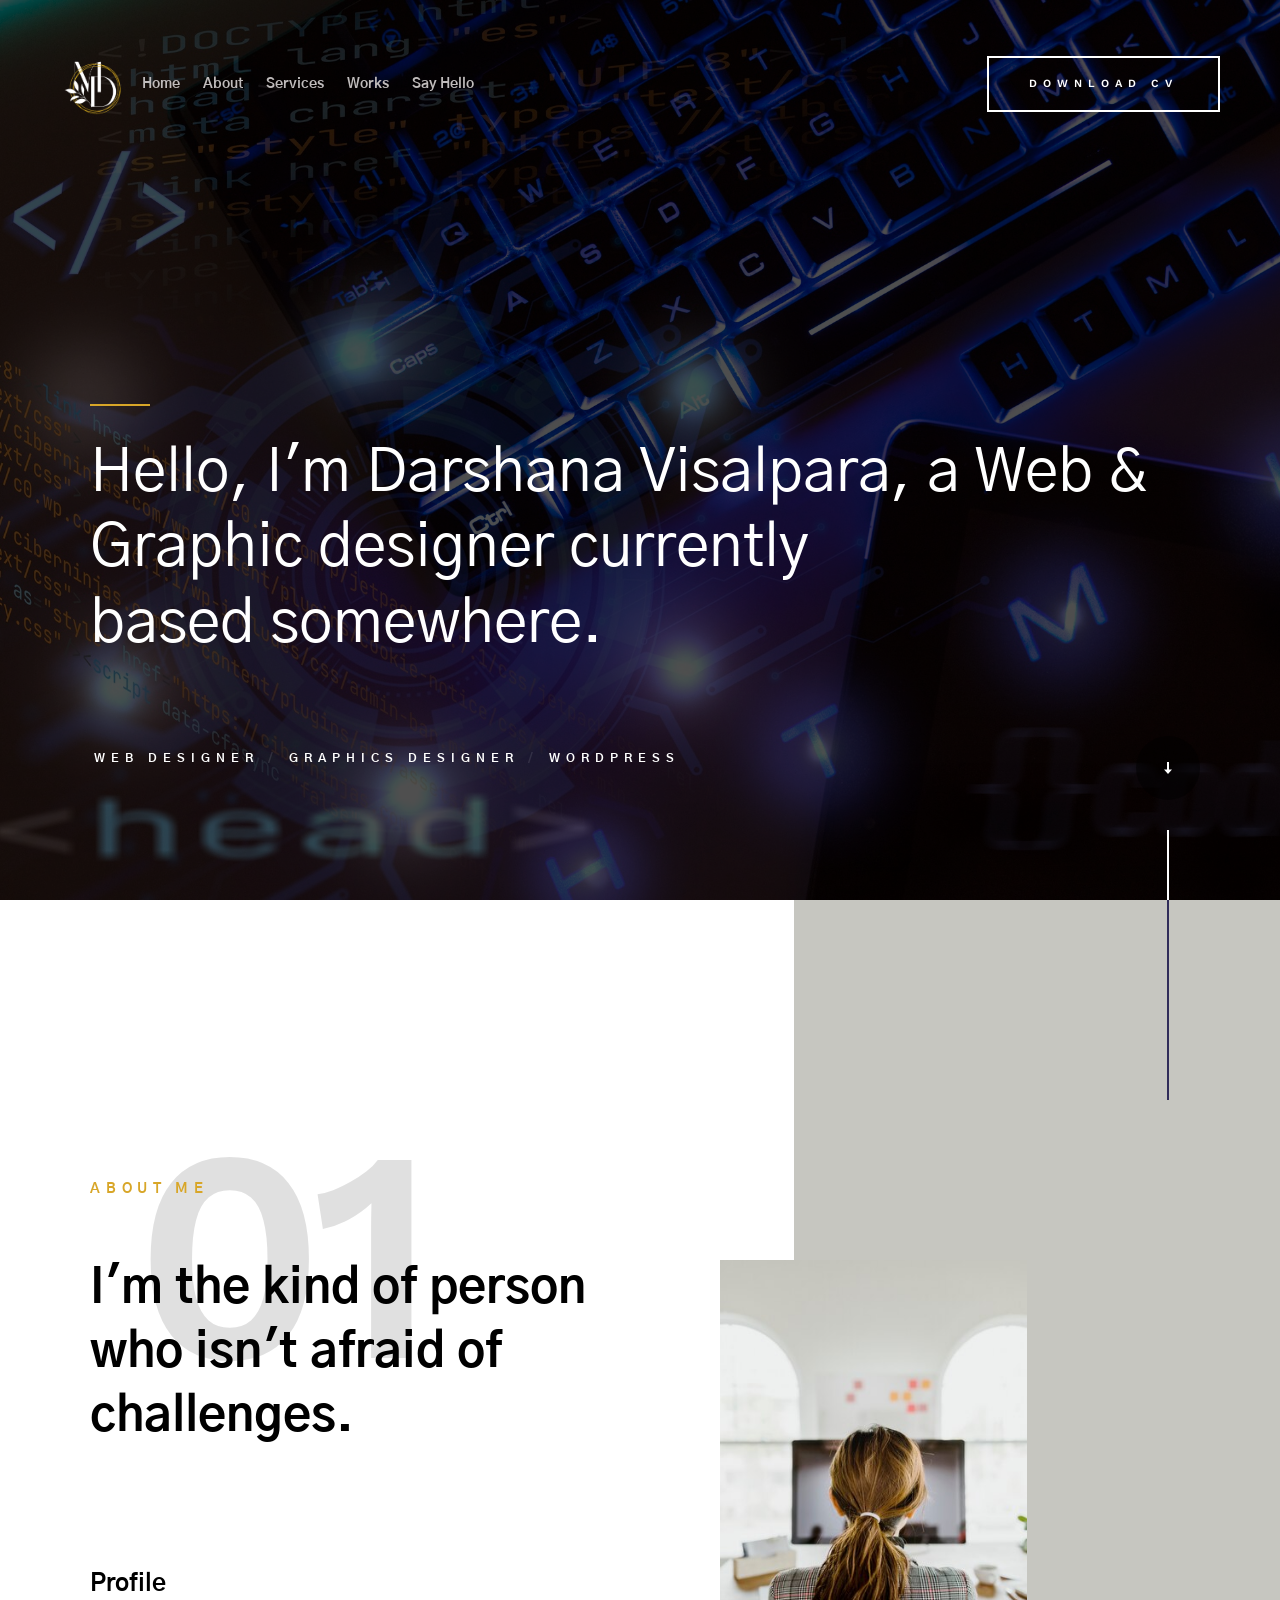
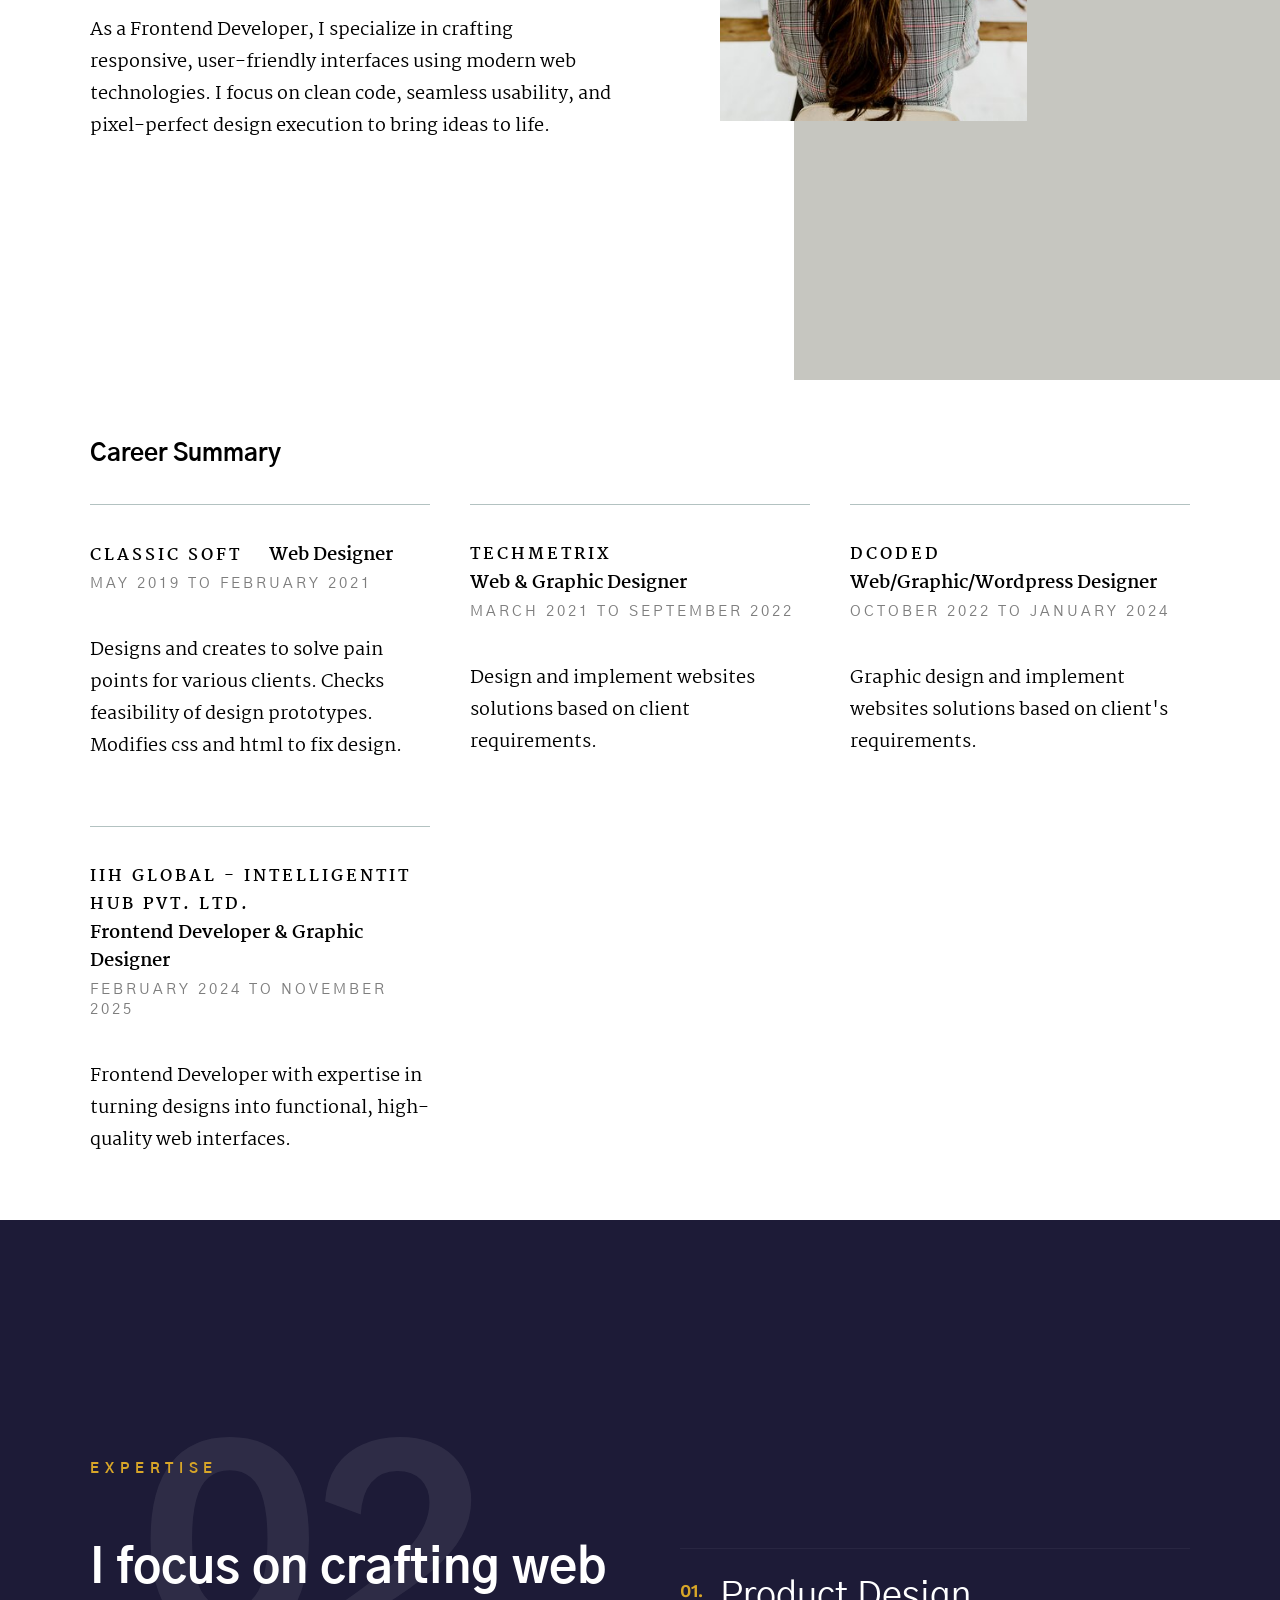
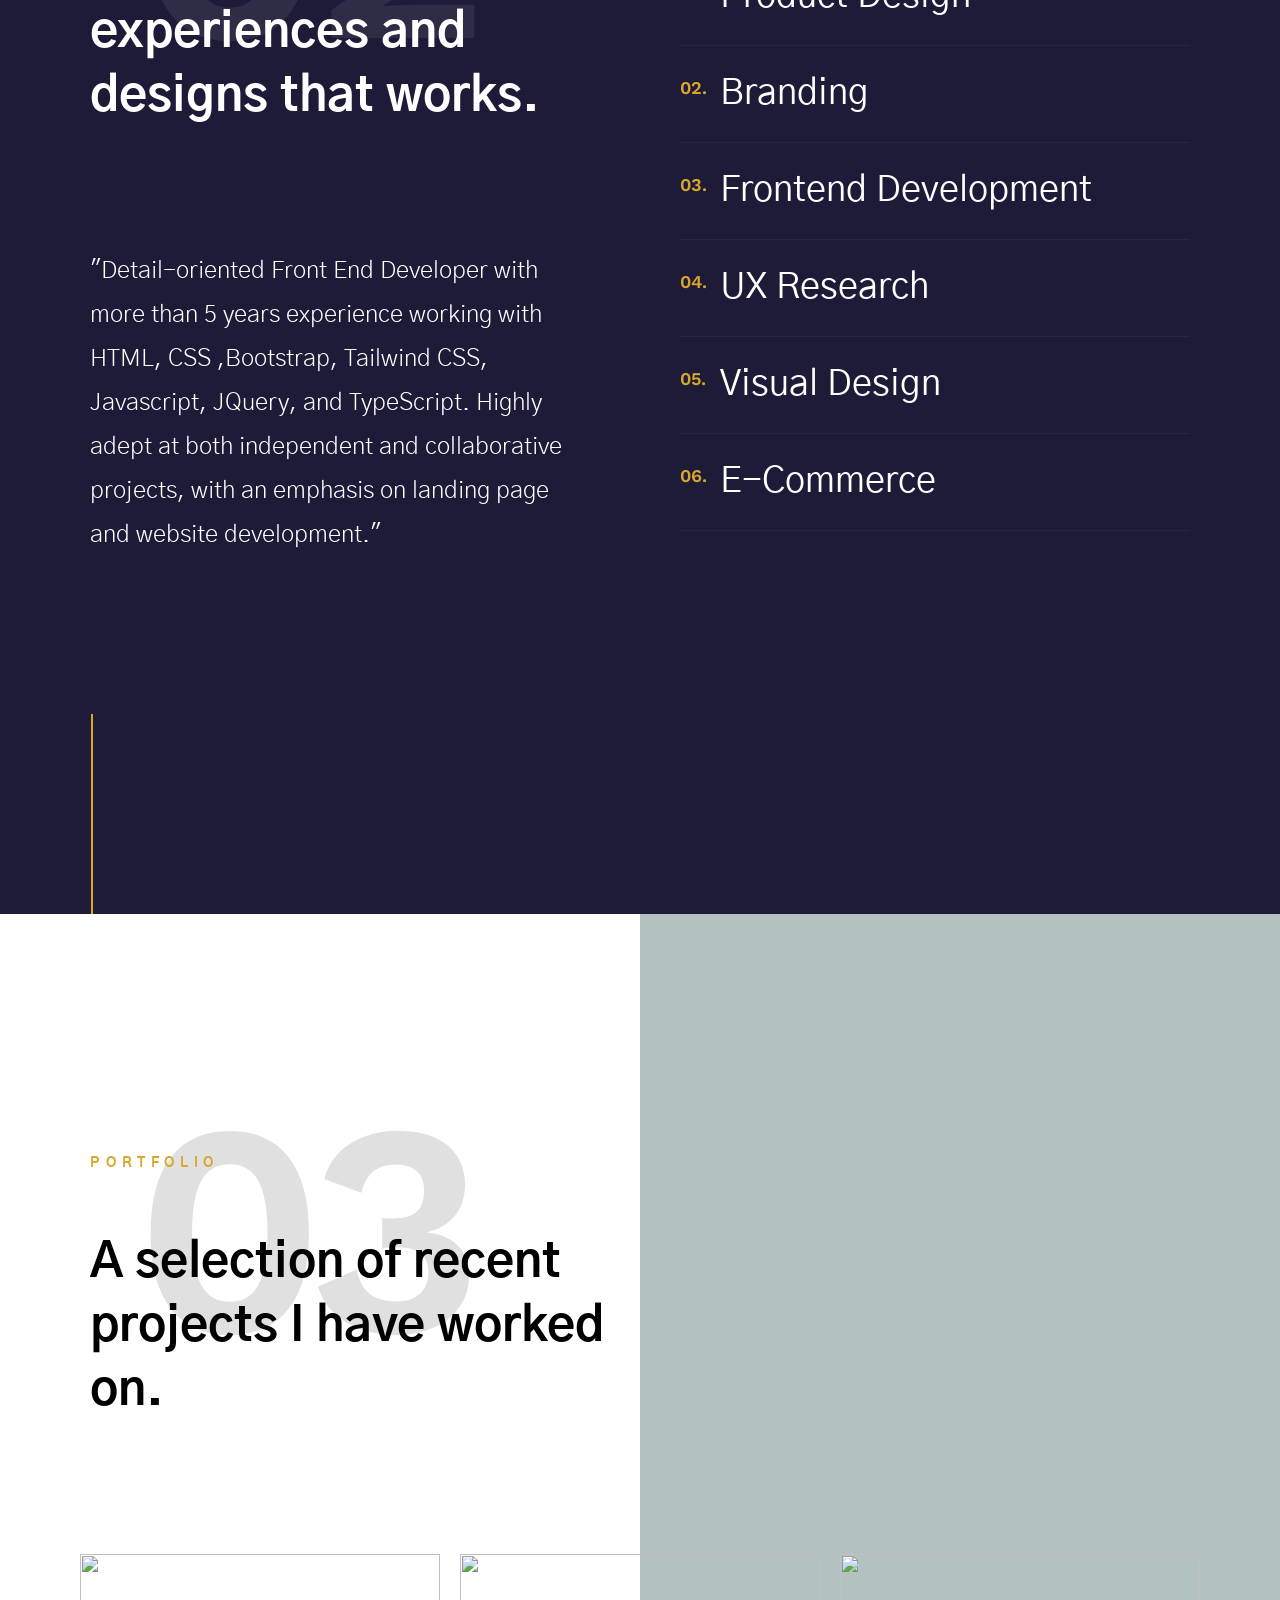
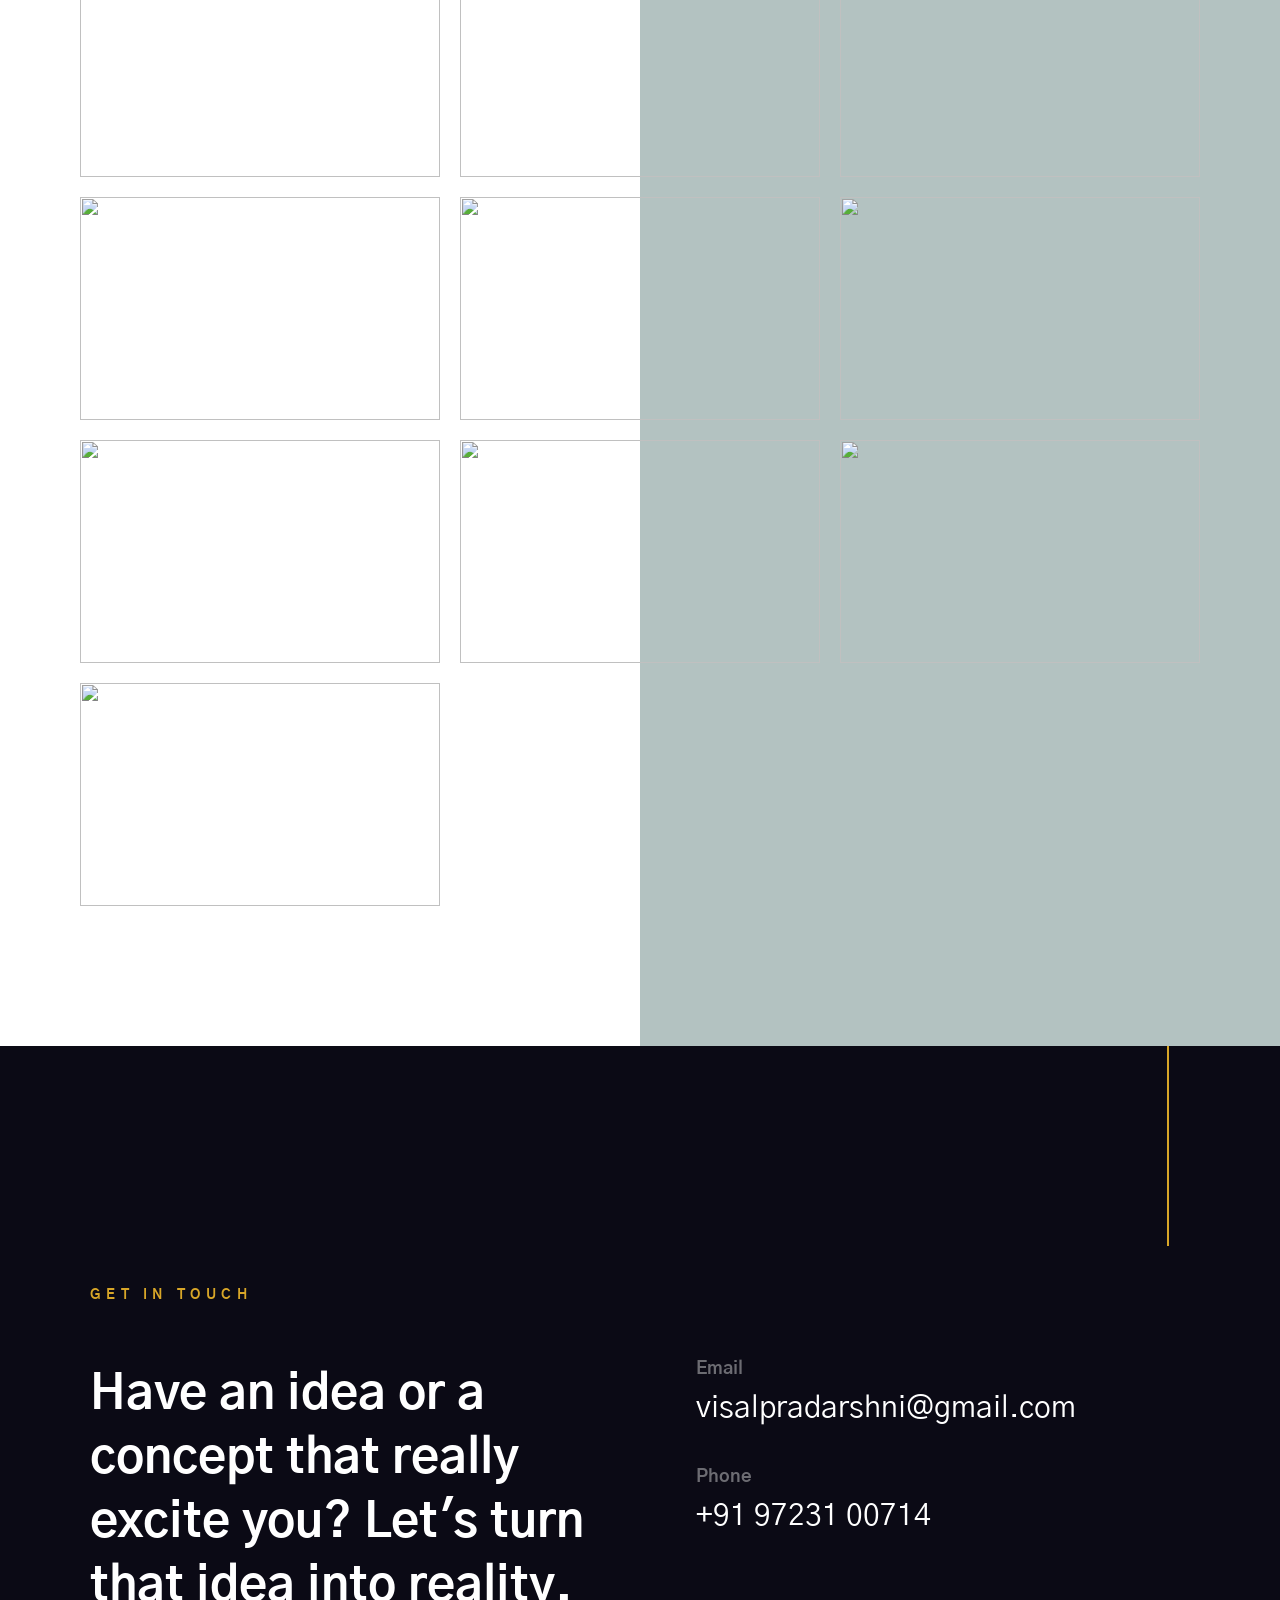
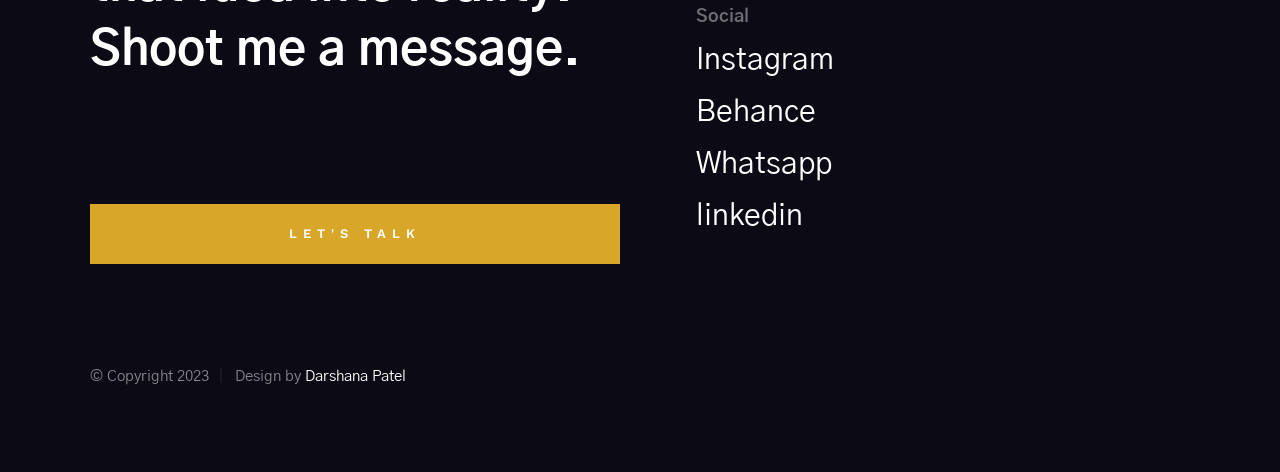
==== index.html @ c810ba9d "add new project" ====
<!DOCTYPE html>
<html class="no-js" lang="en">
<head>

    <!--- basic page needs
    ================================================== -->
    <meta charset="utf-8">
    <title>Darshana Patel</title>
    <meta name="description" content="">
    <meta name="author" content="">

    <!-- mobile specific metas
    ================================================== -->
    <meta name="viewport" content="width=device-width, initial-scale=1">

    <!-- CSS
    ================================================== -->
    <link rel="stylesheet" href="css/base.css">
    <link rel="stylesheet" href="css/main.css">
    <link rel="stylesheet" href="css/vendor.css">

    <!-- script
    ================================================== -->
    <script src="js/modernizr.js"></script>

    <!-- favicons
    ================================================== -->
    <link rel="apple-touch-icon" sizes="180x180" href="apple-touch-icon.png">
    <!---<link rel="icon" type="image/png" sizes="32x32" href="favicon-32x32.png">
    <link rel="icon" type="image/png" sizes="16x16" href="favicon-16x16.png">--->
    <link rel="manifest" href="site.webmanifest">

</head>

<body id="top">


    <!-- preloader
    ================================================== -->
    <div id="preloader">
        <div id="loader" class="dots-fade">
            <div></div>
            <div></div>
            <div></div>
        </div>
    </div>


    <!-- header
    ================================================== -->
    <header class="s-header">

        <div class="header-logo">
            <a href="index.html">
                <img src="images/logo.webp" alt="Homepage">
            </a>
        </div>

        <div class="header-content">
    
            <nav class="row header-nav-wrap">
                <ul class="header-nav">
                    <li><a class="smoothscroll" href="#hero" title="Intro">Home</a></li>
                    <li><a class="smoothscroll" href="#about" title="About">About</a></li>
                    <li><a class="smoothscroll" href="#services" title="Services">Services</a></li>
                    <li><a class="smoothscroll" href="#portfolio" title="Works">Works</a></li>
                    <li><a href="mailto:#0" title="Contact us">Say Hello</a></li>
                </ul>
            </nav> <!-- end header-nav-wrap -->

            <a href="images/My-Resume.pdf" target="_blank" class="btn btn--stroke btn--small">Download CV</a>

        </div> <!-- end header-content -->

        <a class="header-menu-toggle" href="#0" ><span>Menu</span></a>

    </header> 


    <!-- hero
    ================================================== -->
    <section id="hero" class="s-hero target-section" data-parallax="scroll" data-image-src="images/composition-with-html-system-websites.webp" data-natural-width=3000 data-natural-height=2000 data-position-y=center>

        <div class="row hero-content">

            <div class="column large-full">

                <h1>
                Hello, I'm Darshana Visalpara,
                a Web & Graphic designer currently <br>
                based somewhere.
                </h1>

                <ul class="hero-social">
                    <li>
                        <a href="#0" title="">Web Designer</a>
                    </li>
                    <li>
                        <a href="#0" title="">Graphics Designer</a>
                    </li>
                    <li>
                        <a href="#0" title="">Wordpress</a>
                    </li>
                </ul> <!-- end hero-social -->

            </div> 

        </div> <!-- end hero-content -->

        <div class="hero-scroll">
            <a href="#about" class="scroll-link smoothscroll">
                <svg xmlns="http://www.w3.org/2000/svg" width="24" height="24" viewBox="0 0 24 24"><path d="M12 24l-8-9h6v-15h4v15h6z"/></svg>
            </a>
        </div> <!-- end hero-scroll -->

    </section> <!-- end s-hero -->


    <!-- about
    ================================================== -->
    <section id="about" class="s-about target-section">

        <div class="s-about__section s-about__section--profile">

            <div class="right-vert-line"></div>

            <div class="row">
                <div class="column large-6 medium-8 tab-full">

                    <div class="section-intro" data-num="01" data-aos="fade-up">
                        <h3 class="subhead">About Me</h3>
                        <h1 class="display-1">I'm the kind of person who isn't afraid of challenges.</h1>
                    </div>

                    <div class="profile-pic" data-aos="fade-up">
                        <img src="images/profile-pic1.jpg" 
                              alt="">
                    </div>

                    <h3 data-aos="fade-up">Profile</h3>

                    <p data-aos="fade-up">
                        As a Frontend Developer, I specialize in crafting responsive, user-friendly interfaces using modern web technologies. I focus on clean code, seamless usability, and pixel-perfect design execution to bring ideas to life.
                    </p>

                </div>
            </div>

        </div> <!-- end s-about__section--profile -->

        <div class="s-about__section">

            <div class="row">
                <div class="column">
                    <h3 data-aos="fade-up">Career Summary
                    </h3>
                </div>
            </div>

            <div class="row block-large-1-3 block-900-full work-positions">               
                <div class="column" data-aos="fade-up">
                    <div class="position">
                        <div class="position__header">
                            <h6>
                                <span class="position__co">Classic Soft</span>
                                <span class="position__pos">Web Designer</span>
                            </h6>
                            <div class="position__timeframe">
                                May 2019 to February 2021
                            </div>
                        </div>

                        <p>
                            Designs and creates to solve pain points for various clients.
                            Checks feasibility of design prototypes.
                            Modifies css and html to fix design.                           
                        </p>
                    </div>
                </div> <!-- end column -->
                <div class="column" data-aos="fade-up">
                    <div class="position">
                        <div class="position__header">
                            <h6>
                                <span class="position__co">Techmetrix</span>
                                <span class="position__pos">Web & Graphic Designer</span>
                            </h6>
                            <div class="position__timeframe">
                                March 2021 to September 2022
                            </div>
                        </div>

                        <p>
                        Design and implement websites solutions based on client requirements.
                        </p>
                    </div>
                </div> <!-- end column -->
                <div class="column" data-aos="fade-up">
                    <div class="position">
                        <div class="position__header">
                            <h6>
                                <span class="position__co">Dcoded</span>
                                <span class="position__pos">Web/Graphic/Wordpress Designer</span>
                            </h6>
                            <div class="position__timeframe">
                                October 2022 to january 2024 
                            </div>
                        </div>

                        <p>
                         Graphic design and implement websites solutions based on client's requirements.
                        </p>
                    </div>
                </div> <!-- end column -->
                <div class="column" data-aos="fade-up">
                    <div class="position">
                        <div class="position__header">
                            <h6>
                                <span class="position__co">IIH Global - intelligentIT Hub pvt. ltd.</span>
                                <span class="position__pos">Frontend Developer & Graphic Designer</span>
                            </h6>
                            <div class="position__timeframe">
                                February 2024 to November 2025
                            </div>
                        </div>

                        <p>
                         Frontend Developer with expertise in turning designs into functional, high-quality web interfaces.
                        </p>
                    </div>
                </div> <!-- end column -->
            </div> <!-- work positions -->

        </div> <!-- end s-about__section -->

    </section> <!-- end s-about -->


    <!-- services
    ================================================== -->
    <section id="services" class="s-services target-section h-dark-bg">
        
        <div class="row s-services__content">

            <div class="vert-line"></div>

            <div class="column large-6 s-services__leftcol">
                <div class="section-intro" data-num="02" data-aos="fade-up">
                    <h3 class="subhead">Expertise</h3>

                    <h1 class="display-1">
                    I focus on crafting web experiences
                    and designs that works.
                    </h1>
                </div>

                <p class="lead" data-aos="fade-up">
                "Detail-oriented Front End Developer with more than 5 years 
                experience working with HTML, CSS ,Bootstrap, Tailwind CSS, Javascript, JQuery, and TypeScript.
                Highly adept at both independent and collaborative projects, with an emphasis 
                on landing page and website development."
                </p>
            </div> <!-- end  s-services--leftcol -->

            <div class="column large-6">
                <ul class="services-list" data-aos="fade-up">
                    <li class="services-list__item is-active">
                        <div class="services-list__item-header">
                            <h5>Product Design</h5>
                        </div>
                        
                    </li> <!-- services-list__item -->
                    <li class="services-list__item">
                        <div class="services-list__item-header">
                            <h5>Branding</h5>
                        </div>
                       
                    </li> <!-- services-list__item -->
                    <li class="services-list__item">
                        <div class="services-list__item-header">
                            <h5>Frontend Development</h5>
                        </div>
                        
                    </li> <!-- services-list__item -->
                    <li class="services-list__item">
                        <div class="services-list__item-header">
                            <h5>UX Research</h5>
                        </div>
                    </li> <!-- services-list__item -->
                    <li class="services-list__item">
                        <div class="services-list__item-header">
                            <h5>Visual Design</h5>
                        </div>
                    </li> <!-- services-list__item -->
                    <li class="services-list__item">
                        <div class="services-list__item-header">
                            <h5>E-Commerce</h5>
                        </div>
                    </li> <!-- services-list__item -->
                </ul> <!-- end services-list -->
            </div>

        </div> <!-- s-services__content -->

    </section> <!-- end s-services -->


    <!-- portfolio
    ================================================== -->
    <section id="portfolio" class="s-portfolio target-section">

        <div class="row s-portfolio__header">
            <div class="column large-6 medium-8 tab-full">
                <div class="section-intro" data-num="03" data-aos="fade-up">
                    <h3 class="subhead">Portfolio</h3>
                    <h1 class="display-1">
                        A selection of recent projects I have worked on.
                    </h1>
                </div>
            </div>
        </div> <!-- s-porfolio__header -->

        <div class="row s-porfolio__list block-large-1-3 block-tab-full collapse">

            <div class="column" data-aos="fade-up">
                <div class="folio-item">
                    <div class="folio-item__thumb">
                        <a class="folio-item__thumb-link" href="../my-resume.github.io/images/portfolio/moda.webp" title="Windows in The City" data-size="1050x700">
                            <img src="../my-resume.github.io/images/portfolio/moda.webp"  alt="">
                        </a>
                    </div>
                    <div class="folio-item__info">
                        <div class="folio-item__cat">Pharmacy</div>
                        <h4 class="folio-item__title">Moda Pharmacy</h4>
                    </div>
                    <a href="https://www.modapharmacy.co.uk/" title="Project Link" class="folio-item__project-link" target="_blank">Project Link</a>
                    
                </div>
            </div> 
            <!-- end column -->

             <div class="column" data-aos="fade-up">
                <div class="folio-item">
                    <div class="folio-item__thumb">
                        <a class="folio-item__thumb-link" href="../my-resume.github.io/images/portfolio/scriptrx.webp" title="Windows in The City" data-size="1050x700">
                            <img src="../my-resume.github.io/images/portfolio/scriptrx.webp"  alt="">
                        </a>
                    </div>
                    <div class="folio-item__info">
                        <div class="folio-item__cat">E-prescription System</div>
                        <h4 class="folio-item__title">ScriptRx</h4>
                    </div>
                    <a href="https://scriptrx.co.uk/" title="Project Link" class="folio-item__project-link" target="_blank">Project Link</a>
                    
                </div>
            </div> 

            <div class="column" data-aos="fade-up">
                <div class="folio-item">
                    <div class="folio-item__thumb">
                        <a class="folio-item__thumb-link" href="../my-resume.github.io/images/portfolio/foreignclassroom.webp" title="Windows in The City" data-size="1050x700">
                            <img src="../my-resume.github.io/images/portfolio/foreignclassroom.webp"  alt="">
                        </a>
                    </div>
                    <div class="folio-item__info">
                        <div class="folio-item__cat">Admission Hub</div>
                        <h4 class="folio-item__title">Foreign Classroom</h4>
                    </div>
                    <a href="https://foreignclassroom.com/" title="Project Link" class="folio-item__project-link" target="_blank">Project Link</a>
                    
                </div>
            </div> 
            <!-- end column -->

            <div class="column" data-aos="fade-up">
                <div class="folio-item">
                    <div class="folio-item__thumb">
                        <a class="folio-item__thumb-link" href="../my-resume.github.io/images/portfolio/blueclub.webp" title="Windows in The City" data-size="1050x700">
                            <img src="../my-resume.github.io/images/portfolio/blueclub.webp"  alt="">
                        </a>
                    </div>
                    <div class="folio-item__info">
                        <div class="folio-item__cat">Branding</div>
                        <h4 class="folio-item__title">Blue Club's</h4>
                    </div>
                    <a href="https://blueclub.in/" title="Project Link" class="folio-item__project-link" target="_blank">Project Link</a>
                    
                </div>
            </div> 

            <div class="column" data-aos="fade-up">
                <div class="folio-item">
                    <div class="folio-item__thumb">
                        <a class="folio-item__thumb-link" href="../my-resume.github.io/images/portfolio/halfio.webp" title="Windows in The City" data-size="1050x700">
                            <img src="../my-resume.github.io/images/portfolio/halfio.webp"  alt="">
                        </a>
                    </div>
                    <div class="folio-item__info">
                        <div class="folio-item__cat">App Branding</div>
                        <h4 class="folio-item__title">Halfio</h4>
                    </div>
                    <a href="https://visalpradarshni.github.io/Helfio" title="Project Link" class="folio-item__project-link" target="_blank">Project Link</a>
                    
                </div>
            </div> 
            <!-- end column -->
           <div class="column" data-aos="fade-up">
                <div class="folio-item">
                    <div class="folio-item__thumb">
                        <a class="folio-item__thumb-link" href="../my-resume.github.io/images/portfolio/tizzytheelf.webp" title="Building Blocks" data-size="1050x700">
                            <img src="../my-resume.github.io/images/portfolio/tizzytheelf.webp" alt="">
                        </a>
                    </div>
                    <div class="folio-item__info">
                        <div class="folio-item__cat">App Design</div>
                        <h4 class="folio-item__title">Tizzy Theelf</h4>
                    </div>
                    <a href="https://tizzytheelf.app/" target="_blank" title="Project Link" class="folio-item__project-link">Project Link</a>
                    
                </div>
            </div> 
            <!-- end column -->

            <div class="column" data-aos="fade-up">
                <div class="folio-item">
                    <div class="folio-item__thumb">
                        <a class="folio-item__thumb-link" href="../my-resume.github.io/images/portfolio/website-zodic.webp" title="Building Blocks" data-size="1050x700">
                            <img src="../my-resume.github.io/images/portfolio/website-zodic.webp" alt="">
                        </a>
                    </div>
                    <div class="folio-item__info">
                        <div class="folio-item__cat">Software and IT Services</div>
                        <h4 class="folio-item__title">Zodic Tech</h4>
                    </div>
                    <a href="https://visalpradarshni.github.io/website-zodic/" target="_blank" title="Project Link" class="folio-item__project-link">Project Link</a>
                    
                </div>
            </div> 
            <!-- end column -->
            <div class="column" data-aos="fade-up">
                <div class="folio-item">
                    <div class="folio-item__thumb">
                        <a class="folio-item__thumb-link" href="../my-resume.github.io/images/portfolio/teamsixcleaning.webp" Title="Shout and Jump" data-size="1050x700">
                            <img src="../my-resume.github.io/images/portfolio/teamsixcleaning.webp"  alt="">
                        </a>
                    </div>
                    <div class="folio-item__info">
                        <div class="folio-item__cat">Best Janitorial </div>
                        <h4 class="folio-item__title">Team Six Cleaning</h4>
                    </div>
                    <a href="https://teamsixcleaning.com/" title="Project Link" class="folio-item__project-link" target="_blank">Project Link</a>
                    
                </div>
            </div> <!-- end column -->
            <div class="column" data-aos="fade-up">
                <div class="folio-item">
                    <div class="folio-item__thumb">
                        <a class="folio-item__thumb-link"  href="../my-resume.github.io/images/portfolio/neskeb.webp" title="Sand Dunes" data-size="1050x700">
                            <img src="../my-resume.github.io/images/portfolio/neskeb.webp"  alt="">
                        </a>
                    </div>
                    <div class="folio-item__info">
                        <div class="folio-item__cat">Wire & Cables</div>
                        <h4 class="folio-item__title">Neskeb</h4>
                    </div>
                    <a href="https://www.neskeb.com/"  target="_blank" title="Project Link" class="folio-item__project-link">Project Link</a>
                    
                </div>
            </div> <!-- end column -->

            <!---<div class="column" data-aos="fade-up">
                <div class="folio-item">
                    <div class="folio-item__thumb">
                        <a class="folio-item__thumb-link"  href="../my-resume.github.io/images/portfolio/tett-eiendom.webp" title="Sand Dunes" data-size="1050x700">
                            <img src="../my-resume.github.io/images/portfolio/tett-eiendom.webp"  alt="">
                        </a>
                    </div>
                    <div class="folio-item__info">
                        <div class="folio-item__cat">House</div>
                        <h4 class="folio-item__title">Tett Eiendom</h4>
                    </div>
                    <a href="https://tett-eiendom.no/"  target="_blank" title="Project Link" class="folio-item__project-link">Project Link</a>
                    
                </div>
            </div> ---> 
            <!-- end column -->
            
            <div class="column" data-aos="fade-up">
                <div class="folio-item">
                    <div class="folio-item__thumb">
                        <a class="folio-item__thumb-link"  href="../my-resume.github.io/images/portfolio/napels.webp" title="Sand Dunes" data-size="1050x700">
                            <img src="../my-resume.github.io/images/portfolio/napels.webp"  alt="">
                        </a>
                    </div>
                    <div class="folio-item__info">
                        <div class="folio-item__cat">Food</div>
                        <h4 class="folio-item__title">Napels</h4>
                    </div>
                    <a href="https://naplespizza.in/"  target="_blank" title="Project Link" class="folio-item__project-link">Project Link</a>
                    
                </div>
            </div> <!-- end column -->
            

        </div> <!-- folio-list -->

    </section> <!-- end portfolio -->


    


    <!-- footer
    ================================================== -->
    <footer class="s-footer h-dark-bg">
        
        <div class="right-vert-line"></div>

        <div class="row s-footer__main">
            <div class="column large-6">
                <div class="section-intro" data-aos="fade-up">
                    <h3 class="subhead">Get In Touch</h3>

                    <h1 class="display-1">
                    Have an idea or a concept that really excite you?
                    Let's turn that idea into reality. Shoot me a message.
                    </h1>
                </div>

                <div class="footer-email-us">
                    <a href="mailto:visalpradarshni@gmail.com" target="_blank" class="btn btn--primary h-full-width">Let's Talk</a>
                </div>
            </div>

            <div class="column large-5">
                <div class="footer-contacts">
                    <div class="footer-contact-block" data-aos="fade-up">
                        <h5 class="footer-contact-block__header">
                            Email
                        </h5>
                        <p class="footer-contact-block__content">
                            <a href="mailto:visalpradarshni@gmail.com" target="_blank">visalpradarshni@gmail.com</a>
                        </p>
                    </div> <!-- end footer-contact-block -->
                    <div class="footer-contact-block" data-aos="fade-up">
                        <h5 class="footer-contact-block__header">
                            Phone
                        </h5>
                        <p class="footer-contact-block__content">
                            <a href="https://api.whatsapp.com/send?phone=9723100714" target="_blank">+91 97231 00714</a>
                        </p>
                    </div> <!-- end footer-contact-block -->
                    <br>
                    <div class="footer-contact-block" data-aos="fade-up">
                        <h5 class="footer-contact-block__header">
                            Social
                        </h5>
                        <ul class="footer-contact-block__list">
                            <li><a href="https://www.instagram.com/miraculous.md/?igshid=YTQwZjQ0NmI0OA%3D%3D" target="_blank">Instagram</a></li>
                            <li><a href="https://www.behance.net/darshanvisalpa" target="_blank">Behance</a></li>
                            <li><a href="https://api.whatsapp.com/send?phone=9723100714" target="_blank">Whatsapp </a></li>
                            <li><a href="https://www.linkedin.com/in/darshana-patel-968669297?utm_source=share&utm_campaign=share_via&utm_content=profile&utm_medium=android_app" target="_blank">linkedin</a></li>

                        </ul>
                    </div> <!-- end footer-contact-block -->
                </div>
            </div>
        </div> <!-- end s-footer__main -->

        <div class="row s-footer__bottom">
            <div class="column large-full ss-copyright">
                <span>© Copyright 2023</span> 
                <span>Design by <a href="#">Darshana Patel</a></span>
            </div> <!-- end ss-copyright -->

            <div class="ss-go-top">
                <a class="smoothscroll" title="Back to Top" href="#top">
                    <svg xmlns="http://www.w3.org/2000/svg" width="24" height="24" viewBox="0 0 24 24"><path d="M12 0l8 9h-6v15h-4v-15h-6z"/></svg>
                </a>
            </div> <!-- end ss-go-top -->
        </div> <!-- end s-footer__bottom -->

    </footer> <!-- end s-footer -->


    <!-- photoswipe background
    ================================================== -->
    <div aria-hidden="true" class="pswp" role="dialog" tabindex="-1">

        <div class="pswp__bg"></div>
        <div class="pswp__scroll-wrap">

            <div class="pswp__container">
                <div class="pswp__item"></div>
                <div class="pswp__item"></div>
                <div class="pswp__item"></div>
            </div>

            <div class="pswp__ui pswp__ui--hidden">
                <div class="pswp__top-bar">
                    <div class="pswp__counter"></div><button class="pswp__button pswp__button--close" title="Close (Esc)"></button> <button class="pswp__button pswp__button--share" title=
                    "Share"></button> <button class="pswp__button pswp__button--fs" title="Toggle fullscreen"></button> <button class="pswp__button pswp__button--zoom" title=
                    "Zoom in/out"></button>
                    <div class="pswp__preloader">
                        <div class="pswp__preloader__icn">
                            <div class="pswp__preloader__cut">
                                <div class="pswp__preloader__donut"></div>
                            </div>
                        </div>
                    </div>
                </div>
                <div class="pswp__share-modal pswp__share-modal--hidden pswp__single-tap">
                    <div class="pswp__share-tooltip"></div>
                </div><button class="pswp__button pswp__button--arrow--left" title="Previous (arrow left)"></button> <button class="pswp__button pswp__button--arrow--right" title=
                "Next (arrow right)"></button>
                <div class="pswp__caption">
                    <div class="pswp__caption__center"></div>
                </div>
            </div>

        </div>

    </div> <!-- end photoSwipe background -->


    <!-- Java Script
    ================================================== -->
    <script src="js/jquery-3.2.1.min.js"></script>
    <script src="js/plugins.js"></script>
    <script src="js/main.js"></script>


</body>
---- css/base.css ----
/* =================================================================== 
 *  Ethos Base Stylesheet
 *  Ver. 1.0.0
 *  11-05-2019
 *  ------------------------------------------------------------------
 *
 *  TOC:
 *	# imports
 *	# normalize
 *	# basic/base setup styles
 *	# grid v2.1.2
 *	# block grids
 *	# MISC
 *
 * =================================================================== */



/* ===================================================================
 * # imports 
 *
 * ------------------------------------------------------------------- */
@import url("https://fonts.googleapis.com/css?family=Gothic+A1:300,300i,400,400i,500,500i,600,600i,700,700i|Martel:300,300i,400,400i,700,700i,900,900i|Work+Sans:600,700&display=swap");



/* ==========================================================================
 * # normalize
 * normalize.css v8.0.1 | MIT License |
 * github.com/necolas/normalize.css
 *
 * -------------------------------------------------------------------------- */

/* ------------------------------------------------------------------- 
 * ## document
 * ------------------------------------------------------------------- */

/* 1. Correct the line height in all browsers.
 * 2. Prevent adjustments of font size after orientation changes in iOS.*/
html {
	line-height: 1.15;  /* 1 */
	-webkit-text-size-adjust: 100%;  /* 2 */
}

/* ------------------------------------------------------------------- 
 * ## sections
 * ------------------------------------------------------------------- */

/* Remove the margin in all browsers. */
body {
	margin: 0;
}

/* Render the `main` element consistently in IE. */
main {
	display: block;
}

/* Correct the font size and margin on `h1` elements within `section` and
 * `article` contexts in Chrome, Firefox, and Safari. */
h1 {
	font-size: 2em;
	margin: 0.67em 0;
}

/* ------------------------------------------------------------------- 
 * ## grouping
 * ------------------------------------------------------------------- */

/* 1. Add the correct box sizing in Firefox.
 * 2. Show the overflow in Edge and IE. */
hr {
	-webkit-box-sizing: content-box;
	box-sizing: content-box;  /* 1 */
	height: 0;  /* 1 */
	overflow: visible;  /* 2 */
}

/* 1. Correct the inheritance and scaling of font size in all browsers.
 * 2. Correct the odd `em` font sizing in all browsers. */
pre {
	font-family: monospace, monospace;  /* 1 */
	font-size: 1em;  /* 2 */
}

/* ------------------------------------------------------------------- 
 * ## text-level semantics
 * ------------------------------------------------------------------- */

/* Remove the gray background on active links in IE 10. */
a {
	background-color: transparent;
}

/* 1. Remove the bottom border in Chrome 57-
 * 2. Add the correct text decoration in Chrome, Edge, IE, Opera, and Safari. */
abbr[title] {
	border-bottom: none;  /* 1 */
	text-decoration: underline;  /* 2 */
	-webkit-text-decoration: underline dotted;
	text-decoration: underline dotted;  /* 2 */
}

/* Add the correct font weight in Chrome, Edge, and Safari. */
b,
strong {
	font-weight: bolder;
}

/* 1. Correct the inheritance and scaling of font size in all browsers.
 * 2. Correct the odd `em` font sizing in all browsers. */
code,
kbd,
samp {
	font-family: monospace, monospace;  /* 1 */
	font-size: 1em;  /* 2 */
}

/* Add the correct font size in all browsers. */
small {
	font-size: 80%;
}

/* Prevent `sub` and `sup` elements from affecting the line height in
 * all browsers. */
sub,
sup {
	font-size: 75%;
	line-height: 0;
	position: relative;
	vertical-align: baseline;
}

sub {
	bottom: -0.25em;
}

sup {
	top: -0.5em;
}

/* ------------------------------------------------------------------- 
 * ## embedded content
 * ------------------------------------------------------------------- */

/* Remove the border on images inside links in IE 10. */
img {
	border-style: none;
}

/* ------------------------------------------------------------------- 
 * ## forms
 * ------------------------------------------------------------------- */

/* 1. Change the font styles in all browsers.
 * 2. Remove the margin in Firefox and Safari. */
button,
input,
optgroup,
select,
textarea {
	font-family: inherit;  /* 1 */
	font-size: 100%;  /* 1 */
	line-height: 1.15;  /* 1 */
	margin: 0;  /* 2 */
}

/* Show the overflow in IE.
 * 1. Show the overflow in Edge. */
button,
input {

	/* 1 */
	overflow: visible;
}

/* Remove the inheritance of text transform in Edge, Firefox, and IE.
 * 1. Remove the inheritance of text transform in Firefox. */
button,
select {

	/* 1 */
	text-transform: none;
}

/* Correct the inability to style clickable types in iOS and Safari. */
button,
[type="button"],
[type="reset"],
[type="submit"] {
	-webkit-appearance: button;
}

/* Remove the inner border and padding in Firefox. */
button::-moz-focus-inner,
[type="button"]::-moz-focus-inner,
[type="reset"]::-moz-focus-inner,
[type="submit"]::-moz-focus-inner {
	border-style: none;
	padding: 0;
}

/* Restore the focus styles unset by the previous rule. */
button:-moz-focusring,
[type="button"]:-moz-focusring,
[type="reset"]:-moz-focusring,
[type="submit"]:-moz-focusring {
	outline: 1px dotted ButtonText;
}

/* Correct the padding in Firefox. */
fieldset {
	padding: 0.35em 0.75em 0.625em;
}

/* 1. Correct the text wrapping in Edge and IE.
 * 2. Correct the color inheritance from `fieldset` elements in IE.
 * 3. Remove the padding so developers are not caught out when they zero out
 *    `fieldset` elements in all browsers. */
legend {
	-webkit-box-sizing: border-box;
	box-sizing: border-box;  /* 1 */
	color: inherit;  /* 2 */
	display: table;  /* 1 */
	max-width: 100%;  /* 1 */
	padding: 0;  /* 3 */
	white-space: normal;  /* 1 */
}

/* Add the correct vertical alignment in Chrome, Firefox, and Opera. */
progress {
	vertical-align: baseline;
}

/* Remove the default vertical scrollbar in IE 10+. */
textarea {
	overflow: auto;
}

/* 1. Add the correct box sizing in IE 10.
 * 2. Remove the padding in IE 10. */
[type="checkbox"],
[type="radio"] {
	-webkit-box-sizing: border-box;
	box-sizing: border-box;  /* 1 */
	padding: 0;  /* 2 */
}

/* Correct the cursor style of increment and decrement buttons in Chrome. */
[type="number"]::-webkit-inner-spin-button,
[type="number"]::-webkit-outer-spin-button {
	height: auto;
}

/* 1. Correct the odd appearance in Chrome and Safari.
 * 2. Correct the outline style in Safari. */
[type="search"] {
	-webkit-appearance: textfield;  /* 1 */
	outline-offset: -2px;  /* 2 */
}

/* Remove the inner padding in Chrome and Safari on macOS. */
[type="search"]::-webkit-search-decoration {
	-webkit-appearance: none;
}

/* 1. Correct the inability to style clickable types in iOS and Safari.
 * 2. Change font properties to `inherit` in Safari. */
::-webkit-file-upload-button {
	-webkit-appearance: button;  /* 1 */
	font: inherit;  /* 2 */
}

/* ------------------------------------------------------------------- 
 * ## interactive
 * ------------------------------------------------------------------- */

/* Add the correct display in Edge, IE 10+, and Firefox. */
details {
	display: block;
}

/* Add the correct display in all browsers. */
summary {
	display: list-item;
}

/* ------------------------------------------------------------------- 
 * ## misc
 * ------------------------------------------------------------------- */

/* Add the correct display in IE 10+. */
template {
	display: none;
}

/* Add the correct display in IE 10. */
[hidden] {
	display: none;
}



/* ===================================================================
 * # basic/base setup styles
 *
 * ------------------------------------------------------------------- */
html {
	font-size: 62.5%;
	-webkit-box-sizing: border-box;
	box-sizing: border-box;
}

*,
*::before,
*::after {
	-webkit-box-sizing: inherit;
	box-sizing: inherit;
}

body {
	font-weight: normal;
	line-height: 1;
	word-wrap: break-word;
	-moz-font-smoothing: grayscale;
	-moz-osx-font-smoothing: grayscale;
	-webkit-font-smoothing: antialiased;
	-webkit-overflow-scrolling: touch;
	-webkit-text-size-adjust: none;
}

/* ------------------------------------------------------------------- 
 * ## Media
 * ------------------------------------------------------------------- */
svg,
img,
video
embed,
iframe,
object {
	max-width: 100%;
	height: auto;
}

/* ------------------------------------------------------------------- 
 * ## Typography resets 
 * ------------------------------------------------------------------- */
div, dl, dt, dd, ul, ol, li, h1, h2, h3, h4, h5, h6, pre, form, p, blockquote, th, td {
	margin: 0;
	padding: 0;
}

p {
	font-size: inherit;
	text-rendering: optimizeLegibility;
}

em,
i {
	font-style: italic;
	line-height: inherit;
}

strong,
b {
	font-weight: bold;
	line-height: inherit;
}

small {
	font-size: 60%;
	line-height: inherit;
}

ol,
ul {
	list-style: none;
}

li {
	display: block;
}

/* ------------------------------------------------------------------- 
 * ## links
 * ------------------------------------------------------------------- */
a {
	text-decoration: none;
	line-height: inherit;
}

a img {
	border: none;
}

/* ------------------------------------------------------------------- 
 * ## inputs
 * ------------------------------------------------------------------- */
fieldset {
	margin: 0;
	padding: 0;
}

input[type="email"],
input[type="number"],
input[type="search"],
input[type="text"],
input[type="tel"],
input[type="url"],
input[type="password"],
textarea {
	-webkit-appearance: none;
	-moz-appearance: none;
	appearance: none;
}



/* ===================================================================
 * # grid v2.1.2
 *
 *   -----------------------------------------------------------------
 * - Grid breakpoints are based on MAXIMUM WIDTH media queries, 
 *   meaning they apply to that one breakpoint and ALL THOSE BELOW IT.
 * - Grid columns without a specified width will automatically layout 
 *   as equal width columns.
 * ------------------------------------------------------------------- */

/* rows
 * ------------------------------------- */
.row {
	width: 89%;
	max-width: 1200px;
	margin: 0 auto;
	display: -ms-flexbox;
	display: -webkit-box;
	display: flex;
	-ms-flex-flow: row wrap;
	-webkit-box-orient: horizontal;
	-webkit-box-direction: normal;
	flex-flow: row wrap;
}

.row .row {
	width: auto;
	max-width: none;
	margin-left: -20px;
	margin-right: -20px;
}

/* columns
 * -------------------------------------- */
.column {
	-ms-flex: 1 1 0%;
	-webkit-box-flex: 1;
	flex: 1 1 0%;
	padding: 0 20px;
}

.collapse > .column,
.column.collapse {
	padding: 0;
}

/* flex row containers utility classes
 * ----------------------------------------- */
.row.row-wrap {
	-ms-flex-wrap: wrap;
	flex-wrap: wrap;
}

.row.row-nowrap {
	-ms-flex-wrap: none;
	flex-wrap: nowrap;
}

.row.row-y-top {
	-ms-flex-align: start;
	-webkit-box-align: start;
	align-items: flex-start;
}

.row.row-y-bottom {
	-ms-flex-align: end;
	-webkit-box-align: end;
	align-items: flex-end;
}

.row.row-y-center {
	-ms-flex-align: center;
	-webkit-box-align: center;
	align-items: center;
}

.row.row-stretch {
	-ms-flex-align: stretch;
	-webkit-box-align: stretch;
	align-items: stretch;
}

.row.row-baseline {
	-ms-flex-align: baseline;
	-webkit-box-align: baseline;
	align-items: baseline;
}

.row.row-x-left {
	-ms-flex-pack: start;
	-webkit-box-pack: start;
	justify-content: flex-start;
}

.row.row-x-right {
	-ms-flex-pack: end;
	-webkit-box-pack: end;
	justify-content: flex-end;
}

.row.row-x-center {
	-ms-flex-pack: center;
	-webkit-box-pack: center;
	justify-content: center;
}

/* flex item utility alignment classes
 * ----------------------------------------- */
.align-center {
	margin: auto;
	-webkit-align-self: center;
	-ms-flex-item-align: center;
	-ms-grid-row-align: center;
	align-self: center;
}

.align-left {
	margin-right: auto;
	-webkit-align-self: center;
	-ms-flex-item-align: center;
	-ms-grid-row-align: center;
	align-self: center;
}

.align-right {
	margin-left: auto;
	-webkit-align-self: center;
	-ms-flex-item-align: center;
	-ms-grid-row-align: center;
	align-self: center;
}

.align-x-center {
	margin-right: auto;
	margin-left: auto;
}

.align-x-left {
	margin-right: auto;
}

.align-x-right {
	margin-left: auto;
}

.align-y-center {
	-webkit-align-self: center;
	-ms-flex-item-align: center;
	-ms-grid-row-align: center;
	align-self: center;
}

.align-y-top {
	-webkit-align-self: flex-start;
	-ms-flex-item-align: start;
	align-self: flex-start;
}

.align-y-bottom {
	-webkit-align-self: flex-end;
	-ms-flex-item-align: end;
	align-self: flex-end;
}

/* large screen column widths 
 * -------------------------------------- */
.large-1 {
	-ms-flex: 0 0 8.33333%;
	-webkit-box-flex: 0;
	flex: 0 0 8.33333%;
	max-width: 8.33333%;
}

.large-2 {
	-ms-flex: 0 0 16.66667%;
	-webkit-box-flex: 0;
	flex: 0 0 16.66667%;
	max-width: 16.66667%;
}

.large-3 {
	-ms-flex: 0 0 25%;
	-webkit-box-flex: 0;
	flex: 0 0 25%;
	max-width: 25%;
}

.large-4 {
	-ms-flex: 0 0 33.33333%;
	-webkit-box-flex: 0;
	flex: 0 0 33.33333%;
	max-width: 33.33333%;
}

.large-5 {
	-ms-flex: 0 0 41.66667%;
	-webkit-box-flex: 0;
	flex: 0 0 41.66667%;
	max-width: 41.66667%;
}

.large-6,
.large-half {
	-ms-flex: 0 0 50%;
	-webkit-box-flex: 0;
	flex: 0 0 50%;
	max-width: 50%;
}

.large-7 {
	-ms-flex: 0 0 58.33333%;
	-webkit-box-flex: 0;
	flex: 0 0 58.33333%;
	max-width: 58.33333%;
}

.large-8 {
	-ms-flex: 0 0 66.66667%;
	-webkit-box-flex: 0;
	flex: 0 0 66.66667%;
	max-width: 66.66667%;
}

.large-9 {
	-ms-flex: 0 0 75%;
	-webkit-box-flex: 0;
	flex: 0 0 75%;
	max-width: 75%;
}

.large-10 {
	-ms-flex: 0 0 83.33333%;
	-webkit-box-flex: 0;
	flex: 0 0 83.33333%;
	max-width: 83.33333%;
}

.large-11 {
	-ms-flex: 0 0 91.66667%;
	-webkit-box-flex: 0;
	flex: 0 0 91.66667%;
	max-width: 91.66667%;
}

.large-12,
.large-full {
	-ms-flex: 0 0 100%;
	-webkit-box-flex: 0;
	flex: 0 0 100%;
	max-width: 100%;
}

/* ------------------------------------------------------------------- 
 * ## medium screen devices
 * ------------------------------------------------------------------- */
@media screen and (max-width:1200px) {
	.row .row {
		margin-left: -16px;
		margin-right: -16px;
	}

	.column {
		padding: 0 16px;
	}

	.medium-1 {
		-ms-flex: 0 0 8.33333%;
		-webkit-box-flex: 0;
		flex: 0 0 8.33333%;
		max-width: 8.33333%;
	}

	.medium-2 {
		-ms-flex: 0 0 16.66667%;
		-webkit-box-flex: 0;
		flex: 0 0 16.66667%;
		max-width: 16.66667%;
	}

	.medium-3 {
		-ms-flex: 0 0 25%;
		-webkit-box-flex: 0;
		flex: 0 0 25%;
		max-width: 25%;
	}

	.medium-4 {
		-ms-flex: 0 0 33.33333%;
		-webkit-box-flex: 0;
		flex: 0 0 33.33333%;
		max-width: 33.33333%;
	}

	.medium-5 {
		-ms-flex: 0 0 41.66667%;
		-webkit-box-flex: 0;
		flex: 0 0 41.66667%;
		max-width: 41.66667%;
	}

	.medium-6,
	.medium-half {
		-ms-flex: 0 0 50%;
		-webkit-box-flex: 0;
		flex: 0 0 50%;
		max-width: 50%;
	}

	.medium-7 {
		-ms-flex: 0 0 58.33333%;
		-webkit-box-flex: 0;
		flex: 0 0 58.33333%;
		max-width: 58.33333%;
	}

	.medium-8 {
		-ms-flex: 0 0 66.66667%;
		-webkit-box-flex: 0;
		flex: 0 0 66.66667%;
		max-width: 66.66667%;
	}

	.medium-9 {
		-ms-flex: 0 0 75%;
		-webkit-box-flex: 0;
		flex: 0 0 75%;
		max-width: 75%;
	}

	.medium-10 {
		-ms-flex: 0 0 83.33333%;
		-webkit-box-flex: 0;
		flex: 0 0 83.33333%;
		max-width: 83.33333%;
	}

	.medium-11 {
		-ms-flex: 0 0 91.66667%;
		-webkit-box-flex: 0;
		flex: 0 0 91.66667%;
		max-width: 91.66667%;
	}

	.medium-12,
	.medium-full {
		-ms-flex: 0 0 100%;
		-webkit-box-flex: 0;
		flex: 0 0 100%;
		max-width: 100%;
	}

}

/* ------------------------------------------------------------------- 
 * ## tablets
 * ------------------------------------------------------------------- */
@media screen and (max-width:800px) {
	.tab-1 {
		-ms-flex: 0 0 8.33333%;
		-webkit-box-flex: 0;
		flex: 0 0 8.33333%;
		max-width: 8.33333%;
	}

	.tab-2 {
		-ms-flex: 0 0 16.66667%;
		-webkit-box-flex: 0;
		flex: 0 0 16.66667%;
		max-width: 16.66667%;
	}

	.tab-3 {
		-ms-flex: 0 0 25%;
		-webkit-box-flex: 0;
		flex: 0 0 25%;
		max-width: 25%;
	}

	.tab-4 {
		-ms-flex: 0 0 33.33333%;
		-webkit-box-flex: 0;
		flex: 0 0 33.33333%;
		max-width: 33.33333%;
	}

	.tab-5 {
		-ms-flex: 0 0 41.66667%;
		-webkit-box-flex: 0;
		flex: 0 0 41.66667%;
		max-width: 41.66667%;
	}

	.tab-6,
	.tab-half {
		-ms-flex: 0 0 50%;
		-webkit-box-flex: 0;
		flex: 0 0 50%;
		max-width: 50%;
	}

	.tab-7 {
		-ms-flex: 0 0 58.33333%;
		-webkit-box-flex: 0;
		flex: 0 0 58.33333%;
		max-width: 58.33333%;
	}

	.tab-8 {
		-ms-flex: 0 0 66.66667%;
		-webkit-box-flex: 0;
		flex: 0 0 66.66667%;
		max-width: 66.66667%;
	}

	.tab-9 {
		-ms-flex: 0 0 75%;
		-webkit-box-flex: 0;
		flex: 0 0 75%;
		max-width: 75%;
	}

	.tab-10 {
		-ms-flex: 0 0 83.33333%;
		-webkit-box-flex: 0;
		flex: 0 0 83.33333%;
		max-width: 83.33333%;
	}

	.tab-11 {
		-ms-flex: 0 0 91.66667%;
		-webkit-box-flex: 0;
		flex: 0 0 91.66667%;
		max-width: 91.66667%;
	}

	.tab-12,
	.tab-full {
		-ms-flex: 0 0 100%;
		-webkit-box-flex: 0;
		flex: 0 0 100%;
		max-width: 100%;
	}

	.hide-on-tablet {
		display: none;
	}

}

/* ------------------------------------------------------------------- 
 * ## mobile devices 
 * ------------------------------------------------------------------- */
@media screen and (max-width:600px) {
	.row {
		width: 100%;
		padding-left: 24px;
		padding-right: 24px;
	}

	.row .row {
		margin-left: -10px;
		margin-right: -10px;
		padding-left: 0;
		padding-right: 0;
	}

	.column {
		padding: 0 10px;
	}

	.mob-1 {
		-ms-flex: 0 0 8.33333%;
		-webkit-box-flex: 0;
		flex: 0 0 8.33333%;
		max-width: 8.33333%;
	}

	.mob-2 {
		-ms-flex: 0 0 16.66667%;
		-webkit-box-flex: 0;
		flex: 0 0 16.66667%;
		max-width: 16.66667%;
	}

	.mob-3 {
		-ms-flex: 0 0 25%;
		-webkit-box-flex: 0;
		flex: 0 0 25%;
		max-width: 25%;
	}

	.mob-4 {
		-ms-flex: 0 0 33.33333%;
		-webkit-box-flex: 0;
		flex: 0 0 33.33333%;
		max-width: 33.33333%;
	}

	.mob-5 {
		-ms-flex: 0 0 41.66667%;
		-webkit-box-flex: 0;
		flex: 0 0 41.66667%;
		max-width: 41.66667%;
	}

	.mob-6,
	.mob-half {
		-ms-flex: 0 0 50%;
		-webkit-box-flex: 0;
		flex: 0 0 50%;
		max-width: 50%;
	}

	.mob-7 {
		-ms-flex: 0 0 58.33333%;
		-webkit-box-flex: 0;
		flex: 0 0 58.33333%;
		max-width: 58.33333%;
	}

	.mob-8 {
		-ms-flex: 0 0 66.66667%;
		-webkit-box-flex: 0;
		flex: 0 0 66.66667%;
		max-width: 66.66667%;
	}

	.mob-9 {
		-ms-flex: 0 0 75%;
		-webkit-box-flex: 0;
		flex: 0 0 75%;
		max-width: 75%;
	}

	.mob-10 {
		-ms-flex: 0 0 83.33333%;
		-webkit-box-flex: 0;
		flex: 0 0 83.33333%;
		max-width: 83.33333%;
	}

	.mob-11 {
		-ms-flex: 0 0 91.66667%;
		-webkit-box-flex: 0;
		flex: 0 0 91.66667%;
		max-width: 91.66667%;
	}

	.mob-12,
	.mob-full {
		-ms-flex: 0 0 100%;
		-webkit-box-flex: 0;
		flex: 0 0 100%;
		max-width: 100%;
	}

	.hide-on-mobile {
		display: none;
	}

}

/* ------------------------------------------------------------------- 
 * ## small mobile devices <= 400px
 * ------------------------------------------------------------------- */
@media screen and (max-width:400px) {
	.row {
		padding-left: 22px;
		padding-right: 22px;
	}

	.row .row {
		margin-left: 0;
		margin-right: 0;
	}

	.column {
		-ms-flex: 0 0 100%;
		-webkit-box-flex: 0;
		flex: 0 0 100%;
		max-width: 100%;
		width: 100%;
		margin-left: 0;
		margin-right: 0;
		padding: 0;
	}

}



/* ===================================================================
 * # block grids
 *
 * -------------------------------------------------------------------
 * Equally-sized columns define at parent/row level.
 * ------------------------------------------------------------------- */
.block-large-1-8 > .column {
	-ms-flex: 0 0 12.5%;
	-webkit-box-flex: 0;
	flex: 0 0 12.5%;
	max-width: 12.5%;
}

.block-large-1-6 > .column {
	-ms-flex: 0 0 16.66667%;
	-webkit-box-flex: 0;
	flex: 0 0 16.66667%;
	max-width: 16.66667%;
}

.block-large-1-5 > .column {
	-ms-flex: 0 0 20%;
	-webkit-box-flex: 0;
	flex: 0 0 20%;
	max-width: 20%;
}

.block-large-1-4 > .column {
	-ms-flex: 0 0 25%;
	-webkit-box-flex: 0;
	flex: 0 0 25%;
	max-width: 25%;
}

.block-large-1-3 > .column {
	-ms-flex: 0 0 33.33333%;
	-webkit-box-flex: 0;
	flex: 0 0 33.33333%;
	max-width: 33.33333%;
}

.block-large-1-2 > .column {
	-ms-flex: 0 0 50%;
	-webkit-box-flex: 0;
	flex: 0 0 50%;
	max-width: 50%;
}

.block-large-full > .column {
	-ms-flex: 0 0 100%;
	-webkit-box-flex: 0;
	flex: 0 0 100%;
	max-width: 100%;
}

/* ------------------------------------------------------------------- 
 * ## block grids - medium screen devices
 * ------------------------------------------------------------------- */
@media screen and (max-width:1200px) {
	.block-medium-1-8 > .column {
		-ms-flex: 0 0 12.5%;
		-webkit-box-flex: 0;
		flex: 0 0 12.5%;
		max-width: 12.5%;
	}

	.block-medium-1-6 > .column {
		-ms-flex: 0 0 16.66667%;
		-webkit-box-flex: 0;
		flex: 0 0 16.66667%;
		max-width: 16.66667%;
	}

	.block-medium-1-5 > .column {
		-ms-flex: 0 0 20%;
		-webkit-box-flex: 0;
		flex: 0 0 20%;
		max-width: 20%;
	}

	.block-medium-1-4 > .column {
		-ms-flex: 0 0 25%;
		-webkit-box-flex: 0;
		flex: 0 0 25%;
		max-width: 25%;
	}

	.block-medium-1-3 > .column {
		-ms-flex: 0 0 33.33333%;
		-webkit-box-flex: 0;
		flex: 0 0 33.33333%;
		max-width: 33.33333%;
	}

	.block-medium-1-2 > .column {
		-ms-flex: 0 0 50%;
		-webkit-box-flex: 0;
		flex: 0 0 50%;
		max-width: 50%;
	}

	.block-medium-full > .column {
		-ms-flex: 0 0 100%;
		-webkit-box-flex: 0;
		flex: 0 0 100%;
		max-width: 100%;
	}

}

/* ------------------------------------------------------------------- 
 * ## block grids - tablets
 * ------------------------------------------------------------------- */
@media screen and (max-width:800px) {
	.block-tab-1-8 > .column {
		-ms-flex: 0 0 12.5%;
		-webkit-box-flex: 0;
		flex: 0 0 12.5%;
		max-width: 12.5%;
	}

	.block-tab-1-6 > .column {
		-ms-flex: 0 0 16.66667%;
		-webkit-box-flex: 0;
		flex: 0 0 16.66667%;
		max-width: 16.66667%;
	}

	.block-tab-1-5 > .column {
		-ms-flex: 0 0 20%;
		-webkit-box-flex: 0;
		flex: 0 0 20%;
		max-width: 20%;
	}

	.block-tab-1-4 > .column {
		-ms-flex: 0 0 25%;
		-webkit-box-flex: 0;
		flex: 0 0 25%;
		max-width: 25%;
	}

	.block-tab-1-3 > .column {
		-ms-flex: 0 0 33.33333%;
		-webkit-box-flex: 0;
		flex: 0 0 33.33333%;
		max-width: 33.33333%;
	}

	.block-tab-1-2 > .column {
		-ms-flex: 0 0 50%;
		-webkit-box-flex: 0;
		flex: 0 0 50%;
		max-width: 50%;
	}

	.block-tab-full > .column {
		-ms-flex: 0 0 100%;
		-webkit-box-flex: 0;
		flex: 0 0 100%;
		max-width: 100%;
	}

}

/* ------------------------------------------------------------------- 
 * ## block grids - mobile devices
 * ------------------------------------------------------------------- */
@media screen and (max-width:600px) {
	.block-mob-1-8 > .column {
		-ms-flex: 0 0 12.5%;
		-webkit-box-flex: 0;
		flex: 0 0 12.5%;
		max-width: 12.5%;
	}

	.block-mob-1-6 > .column {
		-ms-flex: 0 0 16.66667%;
		-webkit-box-flex: 0;
		flex: 0 0 16.66667%;
		max-width: 16.66667%;
	}

	.block-mob-1-5 > .column {
		-ms-flex: 0 0 20%;
		-webkit-box-flex: 0;
		flex: 0 0 20%;
		max-width: 20%;
	}

	.block-mob-1-4 > .column {
		-ms-flex: 0 0 25%;
		-webkit-box-flex: 0;
		flex: 0 0 25%;
		max-width: 25%;
	}

	.block-mob-1-3 > .column {
		-ms-flex: 0 0 33.33333%;
		-webkit-box-flex: 0;
		flex: 0 0 33.33333%;
		max-width: 33.33333%;
	}

	.block-mob-1-2 > .column {
		-ms-flex: 0 0 50%;
		-webkit-box-flex: 0;
		flex: 0 0 50%;
		max-width: 50%;
	}

	.block-mob-full > .column {
		-ms-flex: 0 0 100%;
		-webkit-box-flex: 0;
		flex: 0 0 100%;
		max-width: 100%;
	}

}

/* ------------------------------------------------------------------- 
 * ## block grids - small mobile devices <= 400px
 * ------------------------------------------------------------------- */
@media screen and (max-width:400px) {
	.stack > .column {
		-ms-flex: 0 0 100%;
		-webkit-box-flex: 0;
		flex: 0 0 100%;
		max-width: 100%;
		width: 100%;
		margin-left: 0;
		margin-right: 0;
		padding: 0;
	}

}



/* ===================================================================
 * # MISC
 *
 * ------------------------------------------------------------------- */
.h-group:after {
	content: "";
	display: table;
	clear: both;
}

/* misc helper classes
 * -------------------------------------- */
.is-hidden {
	display: none;
}

.is-invisible {
	visibility: hidden;
}

.h-antialiased {
	-webkit-font-smoothing: antialiased;
	-moz-osx-font-smoothing: grayscale;
}

.h-overflow-hidden {
	overflow: hidden;
}

.h-remove-bottom {
	margin-bottom: 0;
}

.h-add-half-bottom {
	margin-bottom: 1.6rem !important;
}

.h-add-bottom {
	margin-bottom: 3.2rem !important;
}

.h-no-border {
	border: none;
}

.h-full-width {
	width: 100%;
}

.h-text-center {
	text-align: center;
}

.h-text-left {
	text-align: left;
}

.h-text-right {
	text-align: right;
}

.h-pull-left {
	float: left;
}

.h-pull-right {
	float: right;
}
---- css/main.css ----
/* =================================================================== 
 *  Ethos Main Stylesheet
 *  Template Ver. 1.0.0
 *  11-05-2019
 *  ------------------------------------------------------------------
 *
 *  TOC:
 *  # custom block grid STACK breakpoints
 *  # base style overrides
 *    ## links
 *  # typography & general theme styles
 *    ## Lists
 *    ## responsive video container
 *    ## floated image 
 *    ## tables
 *    ## Spacing
 *  # preloader
 *  # forms
 *    ## Style Placeholder Text
 *    ## Change Autocomplete styles in Chrome
 *  # buttons
 *  # additional components
 *    ## additional typo styles 
 *    ## skillbars
 *    ## alert box 
 *  # Common and Reusable Styles
 *  # site header
 *    ## header logo
 *    ## main navigation
 *    ## mobile menu toggle
 *    ## download resume button
 *  # hero
 *    ## hero social
 *    ## hero scroll
 *    ## animate intro content
 *    ## animations
 *  # about section
 *    ## career position
 *  # services section
 *    ## services list
 *  # portfolio
 *    ## portfolio list
 *  # testimonials
 *  # CTA
 *  # footer
 *    ## contact block
 *    ## copyright
 *    ## go top
 *
 * =================================================================== */




/* ===================================================================
 * # custom block grid STACK breakpoints
 *
 * ------------------------------------------------------------------- */
@media screen and (max-width:1000px) {
  .block-1000-full > .column {
    -ms-flex: 0 0 100%;
    -webkit-box-flex: 0;
    flex: 0 0 100%;
    max-width: 100%;
  }

}

@media screen and (max-width:900px) {
  .block-900-full > .column {
    -ms-flex: 0 0 100%;
    -webkit-box-flex: 0;
    flex: 0 0 100%;
    max-width: 100%;
  }

}



/* ===================================================================
 * # base style overrides
 *
 * ------------------------------------------------------------------- */
html {
  font-size: 10px;
}

@media screen and (max-width:400px) {
  html {
    font-size: 9.444444444444444px;
  }

}

html,
body {
  height: 100%;
}

body {
  background: #0b0a15;
  font-family: "Martel", serif;
  font-size: 1.8rem;
  font-style: normal;
  font-weight: normal;
  line-height: 1.778;
  color: #000000;
  margin: 0;
  padding: 0;
  position: relative;
}

/* ------------------------------------------------------------------- 
 * ## links
 * ------------------------------------------------------------------- */
a {
  color: #d8a628;
  -webkit-transition: all 0.3s ease-in-out;
  transition: all 0.3s ease-in-out;
}

a:hover,
a:focus,
a:active {
  color: #544d9d;
}

a:hover,
a:active {
  outline: 0;
}



/* ===================================================================
 * # typography & general theme styles
 * 
 * ------------------------------------------------------------------- */
h1, h2, h3, h4, h5, h6, .h1, .h2, .h3, .h4, .h5, .h6 {
  font-family: "Gothic A1", sans-serif;
  font-weight: 700;
  font-style: normal;
  color: #000000;
  -webkit-font-variant-ligatures: common-ligatures;
  font-variant-ligatures: common-ligatures;
  text-rendering: optimizeLegibility;
}

h1, .h1, h2, .h2, h3, .h3, h4, .h4 {
  margin-top: 6rem;
  margin-bottom: 1.6rem;
}

@media screen and (max-width:600px) {
  h1, .h1, h2, .h2, h3, .h3, h4, .h4 {
    margin-top: 5.6rem;
  }

}

h5, .h5, h6, .h6 {
  margin-top: 4.8rem;
  margin-bottom: 1.2rem;
}

@media screen and (max-width:600px) {
  h5, .h5, h6, .h6 {
    margin-top: 4.4rem;
    margin-bottom: 0.8rem;
  }

}

h1, .h1 {
  font-size: 3.6rem;
  line-height: 1.222;
}

@media screen and (max-width:600px) {
  h1, .h1 {
    font-size: 3.3rem;
  }

}

h2, .h2 {
  font-size: 3.2rem;
  line-height: 1.25;
}

h3, .h3 {
  font-size: 2.4rem;
  line-height: 1.167;
}

h4, .h4 {
  font-size: 2.1rem;
  line-height: 1.333;
}

h5, .h5 {
  font-size: 1.8rem;
  line-height: 1.333;
}

h6, .h6 {
  font-size: 1.6rem;
  line-height: 1.5;
  text-transform: uppercase;
  letter-spacing: .3rem;
}

p img {
  margin: 0;
}

p.lead {
  font-family: "Gothic A1", sans-serif;
  font-weight: 300;
  font-size: 2.4rem;
  line-height: 1.833;
  margin-bottom: 3.6rem;
  color: #000000;
}

@media screen and (max-width:1200px) {
  p.lead {
    font-size: 2.2rem;
  }

}

@media screen and (max-width:600px) {
  p.lead {
    font-size: 2.1rem;
  }

}

em,
i,
strong,
b {
  font-size: inherit;
  line-height: inherit;
}

em,
i {
  font-family: "Martel", serif;
  font-style: italic;
}

strong,
b {
  font-family: "Martel", serif;
  font-weight: 700;
}

small {
  font-size: 1.2rem;
  line-height: inherit;
}

blockquote {
  margin: 4rem 0;
  padding: 4rem 4rem;
  border-left: 4px solid black;
  position: relative;
}

@media screen and (max-width:600px) {
  blockquote {
    padding: 3.2rem 3.2rem;
  }

}

@media screen and (max-width:400px) {
  blockquote {
    padding: 2.8rem 2.8rem;
  }

}

blockquote p {
  font-family: "Martel", serif;
  font-weight: 400;
  padding: 0;
  font-size: 2.8rem;
  line-height: 1.857;
  color: #000000;
}

@media screen and (max-width:1200px) {
  blockquote p {
    font-size: 2.6rem;
  }

}

@media screen and (max-width:600px) {
  blockquote p {
    font-size: 2.2rem;
  }

}

blockquote cite {
  display: block;
  font-family: "Gothic A1", sans-serif;
  font-size: 1.5rem;
  font-style: normal;
  line-height: 1.333;
}

blockquote cite:before {
  content: "\2014 \0020";
}

blockquote cite,
blockquote cite a,
blockquote cite a:visited {
  color: #7e7e7e;
  border: none;
}

abbr {
  font-family: "Martel", serif;
  font-weight: 700;
  font-variant: small-caps;
  text-transform: lowercase;
  letter-spacing: .05rem;
  color: #7e7e7e;
}

var,
kbd,
samp,
code,
pre {
  font-family: Consolas, "Andale Mono", Courier, "Courier New", monospace;
}

pre {
  padding: 2.4rem 3.2rem 3.2rem;
  background: #efefef;
  overflow-x: auto;
}

code {
  font-size: 1.4rem;
  margin: 0 .2rem;
  padding: .4rem .8rem;
  white-space: nowrap;
  background: #efefef;
  border: 1px solid #d3d3d3;
  color: #000000;
  border-radius: 3px;
}

pre > code {
  display: block;
  white-space: pre;
  line-height: 2;
  padding: 0;
  margin: 0;
}

pre.prettyprint > code {
  border: none;
}

del {
  text-decoration: line-through;
}

abbr[title],
dfn[title] {
  border-bottom: 1px dotted;
  cursor: help;
  text-decoration: none;
}

mark {
  background: #fff099;
  color: #000000;
}

hr {
  border: solid #e0e0e0;
  border-width: 1px 0 0;
  clear: both;
  margin: 8rem 0 9.6rem;
  height: 0;
}

/* ------------------------------------------------------------------- 
 * ## Lists
 * ------------------------------------------------------------------- */
ol {
  list-style: decimal;
}

ul {
  list-style: disc;
}

li {
  display: list-item;
}

ol,
ul {
  margin-left: 1.6rem;
}

ul li {
  padding-left: .4rem;
}

ul ul,
ul ol,
ol ol,
ol ul {
  margin: .8rem 0 .8rem 1.6rem;
}

ul.disc li {
  display: list-item;
  list-style: none;
  padding: 0 0 0 .8rem;
  position: relative;
}

ul.disc li::before {
  content: "";
  display: inline-block;
  width: 8px;
  height: 8px;
  border-radius: 50%;
  background: #d8a628;
  position: absolute;
  left: -16px;
  top: 11px;
  vertical-align: middle;
}

dt {
  margin: 0;
  color: #d8a628;
}

dd {
  margin: 0 0 0 2rem;
}

/* ------------------------------------------------------------------- 
 * ## responsive video container
 * ------------------------------------------------------------------- */
.video-container {
  position: relative;
  padding-bottom: 56.25%;
  height: 0;
  overflow: hidden;
}

.video-container iframe,
.video-container object,
.video-container embed,
.video-container video {
  position: absolute;
  top: 0;
  left: 0;
  width: 100%;
  height: 100%;
}

/* ------------------------------------------------------------------- 
 * ## floated image 
 * ------------------------------------------------------------------- */
img.h-pull-right {
  margin: 1.2rem 0 1.2rem 2.8rem;
}

img.h-pull-left {
  margin: 1.2rem 2.8rem 1.2rem 0;
}

/* ------------------------------------------------------------------- 
 * ## tables
 * ------------------------------------------------------------------- */
table {
  border-width: 0;
  width: 100%;
  max-width: 100%;
  font-family: "Gothic A1", sans-serif;
  border-collapse: collapse;
}

th,
td {
  padding: 1.5rem 3.2rem;
  text-align: left;
  border-bottom: 1px solid #e0e0e0;
}

th {
  color: #000000;
  font-family: "Gothic A1", sans-serif;
  font-weight: 700;
}

th:first-child,
td:first-child {
  padding-left: 0;
}

th:last-child,
td:last-child {
  padding-right: 0;
}

.table-responsive {
  overflow-x: auto;
  -webkit-overflow-scrolling: touch;
}

/* ------------------------------------------------------------------- 
 * ## Spacing
 * ------------------------------------------------------------------- */
button,
.btn {
  margin-bottom: 1.6rem;
}

fieldset {
  margin-bottom: 1.6rem;
}

input,
textarea,
select,
pre,
blockquote,
figure,
table,
p,
ul,
ol,
dl,
form,
.video-container,
.ss-custom-select {
  margin-bottom: 3.2rem;
}



/* ===================================================================
 * # preloader
 *
 * ------------------------------------------------------------------- */
#preloader {
  position: fixed;
  top: 0;
  left: 0;
  right: 0;
  bottom: 0;
  background: #0b0a15;
  z-index: 500;
  height: 100vh;
  width: 100%;
  overflow: hidden;
}

.no-js #preloader,
.oldie #preloader {
  display: none;
}

#loader {
  position: absolute;
  left: 50%;
  top: 50%;
  width: 6px;
  height: 6px;
  padding: 0;
  display: inline-block;
  -webkit-transform: translate3d(-50%, -50%, 0);
  transform: translate3d(-50%, -50%, 0);
}

#loader > div {
  content: "";
  background: #ffffff;
  width: 6px;
  height: 6px;
  position: absolute;
  top: 0;
  left: 0;
  border-radius: 50%;
}

#loader > div:nth-of-type(1) {
  left: 15px;
}

#loader > div:nth-of-type(3) {
  left: -15px;
}

/* dots jump */
.dots-jump > div {
  -webkit-animation: dots-jump 1.2s infinite ease;
  animation: dots-jump 1.2s infinite ease;
  -webkit-animation-delay: 0.2s;
  animation-delay: 0.2s;
}

.dots-jump > div:nth-of-type(1) {
  -webkit-animation-delay: 0.4s;
  animation-delay: 0.4s;
}

.dots-jump > div:nth-of-type(3) {
  -webkit-animation-delay: 0s;
  animation-delay: 0s;
}

@-webkit-keyframes dots-jump {
  0% {
    top: 0;
  }

  40% {
    top: -6px;
  }

  80% {
    top: 0;
  }

}

@keyframes dots-jump {
  0% {
    top: 0;
  }

  40% {
    top: -6px;
  }

  80% {
    top: 0;
  }

}

/* dots fade */
.dots-fade > div {
  -webkit-animation: dots-fade 1.6s infinite ease;
  animation: dots-fade 1.6s infinite ease;
  -webkit-animation-delay: 0.4s;
  animation-delay: 0.4s;
}

.dots-fade > div:nth-of-type(1) {
  -webkit-animation-delay: 0.8s;
  animation-delay: 0.8s;
}

.dots-fade > div:nth-of-type(3) {
  -webkit-animation-delay: 0s;
  animation-delay: 0s;
}

@-webkit-keyframes dots-fade {
  0% {
    opacity: 1;
  }

  40% {
    opacity: 0.2;
  }

  80% {
    opacity: 1;
  }

}

@keyframes dots-fade {
  0% {
    opacity: 1;
  }

  40% {
    opacity: 0.2;
  }

  80% {
    opacity: 1;
  }

}

/* dots pulse */
.dots-pulse > div {
  -webkit-animation: dots-pulse 1.2s infinite ease;
  animation: dots-pulse 1.2s infinite ease;
  -webkit-animation-delay: 0.2s;
  animation-delay: 0.2s;
}

.dots-pulse > div:nth-of-type(1) {
  -webkit-animation-delay: 0.4s;
  animation-delay: 0.4s;
}

.dots-pulse > div:nth-of-type(3) {
  -webkit-animation-delay: 0s;
  animation-delay: 0s;
}

@-webkit-keyframes dots-pulse {
  0% {
    -webkit-transform: scale(1);
    transform: scale(1);
  }

  40% {
    -webkit-transform: scale(1.1);
    transform: scale(1.3);
  }

  80% {
    -webkit-transform: scale(1);
    transform: scale(1);
  }

}

@keyframes dots-pulse {
  0% {
    -webkit-transform: scale(1);
    transform: scale(1);
  }

  40% {
    -webkit-transform: scale(1.1);
    transform: scale(1.3);
  }

  80% {
    -webkit-transform: scale(1);
    transform: scale(1);
  }

}



/* ===================================================================
 * # forms
 *
 * ------------------------------------------------------------------- */
fieldset {
  border: none;
}

input[type="email"],
input[type="number"],
input[type="search"],
input[type="text"],
input[type="tel"],
input[type="url"],
input[type="password"],
textarea,
select {
  display: block;
  height: 6.8rem;
  padding: 1.8rem 0 1.5rem;
  border: 0;
  outline: none;
  color: #000000;
  font-family: "Gothic A1", sans-serif;
  font-size: 1.6rem;
  line-height: 3.2rem;
  max-width: 100%;
  background: transparent;
  border-bottom: 1px solid #d3d3d3;
  -webkit-transition: all .3s ease-in-out;
  transition: all .3s ease-in-out;
}

.ss-custom-select {
  position: relative;
  padding: 0;
}

.ss-custom-select select {
  -webkit-appearance: none;
  -moz-appearance: none;
  appearance: none;
  text-indent: 0.01px;
  text-overflow: '';
  margin: 0;
  line-height: 3rem;
  vertical-align: middle;
}

.ss-custom-select select option {
  padding-left: 2rem;
  padding-right: 2rem;
}

.ss-custom-select select::-ms-expand {
  display: none;
}

.ss-custom-select::after {
  border-bottom: 2px solid #000000;
  border-right: 2px solid #000000;
  content: '';
  display: block;
  height: 8px;
  width: 8px;
  margin-top: -7px;
  pointer-events: none;
  position: absolute;
  right: 2.4rem;
  top: 50%;
  -webkit-transition: all 0.15s ease-in-out;
  transition: all 0.15s ease-in-out;
  -webkit-transform-origin: 66% 66%;
  transform-origin: 66% 66%;
  -webkit-transform: rotate(45deg);
  transform: rotate(45deg);
}

textarea {
  min-height: 25.6rem;
}

input[type="email"]:focus,
input[type="number"]:focus,
input[type="search"]:focus,
input[type="text"]:focus,
input[type="tel"]:focus,
input[type="url"]:focus,
input[type="password"]:focus,
textarea:focus,
select:focus {
  color: #000000;
  border-bottom: 1px solid #000000;
}

label,
legend {
  font-family: "Gothic A1", sans-serif;
  font-weight: 700;
  font-size: 1.4rem;
  margin-bottom: .8rem;
  line-height: 1.714;
  color: #000000;
  display: block;
}

input[type="checkbox"],
input[type="radio"] {
  display: inline;
}

label > .label-text {
  display: inline-block;
  margin-left: 1rem;
  font-family: "Gothic A1", sans-serif;
  line-height: inherit;
}

label > input[type="checkbox"],
label > input[type="radio"] {
  margin: 0;
  position: relative;
  top: .2rem;
}

/* ------------------------------------------------------------------- 
 * ## Style Placeholder Text
 * ------------------------------------------------------------------- */
::-webkit-input-placeholder {

  /* WebKit, Blink, Edge */
  color: #8c8c8c;
}

:-ms-input-placeholder {

  /* Internet Explorer 10-11 */
  color: #8c8c8c;
}

::-ms-input-placeholder {

  /* Microsoft Edge */
  color: #8c8c8c;
}

::placeholder {

  /* Most modern browsers support this now. */
  color: #8c8c8c;
}

.placeholder {
  color: #8c8c8c !important;
}

/* ------------------------------------------------------------------- 
 * ## Change Autocomplete styles in Chrome
 * ------------------------------------------------------------------- */
input:-webkit-autofill,
input:-webkit-autofill:hover,
input:-webkit-autofill:focus
input:-webkit-autofill,
textarea:-webkit-autofill,
textarea:-webkit-autofill:hover
textarea:-webkit-autofill:focus,
select:-webkit-autofill,
select:-webkit-autofill:hover,
select:-webkit-autofill:focus {
  -webkit-text-fill-color: #d8a628;
  -webkit-transition: background-color 5000s ease-in-out 0s;
  transition: background-color 5000s ease-in-out 0s;
}



/* ===================================================================
 * # buttons
 *
 * ------------------------------------------------------------------- */
.btn,
button,
input[type="submit"],
input[type="reset"],
input[type="button"] {
  display: inline-block;
  font-family: "Work Sans", sans-serif;
  font-weight: 600;
  font-size: 1.3rem;
  text-transform: uppercase;
  letter-spacing: .6rem;
  height: 6rem;
  line-height: 5.6rem;
  padding: 0 3.2rem;
  margin: 0 .4rem 1.6rem 0;
  color: #000000;
  text-decoration: none;
  text-align: center;
  white-space: nowrap;
  cursor: pointer;
  -webkit-transition: all .3s;
  transition: all .3s;
  -webkit-font-smoothing: antialiased;
  -moz-osx-font-smoothing: grayscale;
  background-color: #d3d3d3;
  border: 0.2rem solid #d3d3d3;
}

.btn:hover,
button:hover,
input[type="submit"]:hover,
input[type="reset"]:hover,
input[type="button"]:hover,
.btn:focus,
button:focus,
input[type="submit"]:focus,
input[type="reset"]:focus,
input[type="button"]:focus {
  background-color: #000000;
  border-color: #000000;
  color: #ffffff;
  outline: 0;
}

/* button primary
 * ------------------------------------------------- */
.btn.btn--primary,
button.btn--primary,
input[type="submit"].btn--primary,
input[type="reset"].btn--primary,
input[type="button"].btn--primary {
  background: #d8a628;
  border-color: #d8a628;
  color: #ffffff;
}

.btn.btn--primary:hover,
button.btn--primary:hover,
input[type="submit"].btn--primary:hover,
input[type="reset"].btn--primary:hover,
input[type="button"].btn--primary:hover,
.btn.btn--primary:focus,
button.btn--primary:focus,
input[type="submit"].btn--primary:focus,
input[type="reset"].btn--primary:focus,
input[type="button"].btn--primary:focus {
  background: #000000;
  border-color: #000000;
}

/* button modifiers
 * ------------------------------------------------- */
.btn.h-full-width,
button.h-full-width {
  width: 100%;
  margin-right: 0;
}

.btn--small,
button.btn--small {
  height: 5.6rem !important;
  line-height: 5.2rem !important;
}

.btn--medium,
button.btn--medium {
  height: 6.4rem !important;
  line-height: 6rem !important;
}

.btn--large,
button.btn--large {
  height: 6.8rem !important;
  line-height: 6.4rem !important;
}

.btn--stroke,
button.btn--stroke {
  background: transparent !important;
  border: 0.2rem solid #000000;
  color: #000000;
}

.btn--stroke:hover,
button.btn--stroke:hover {
  background: #000000 !important;
  border: 0.2rem solid #000000;
  color: #ffffff;
}

.btn--pill,
button.btn--pill {
  padding-left: 3.2rem !important;
  padding-right: 3.2rem !important;
  border-radius: 1000px !important;
}

button::-moz-focus-inner,
input::-moz-focus-inner {
  border: 0;
  padding: 0;
}



/* =================================================================== 
 * # additional components
 *
 * ------------------------------------------------------------------- */

/* ------------------------------------------------------------------- 
 * ## additional typo styles 
 * ------------------------------------------------------------------- */
.drop-cap:first-letter {
  float: left;
  font-family: "Gothic A1", sans-serif;
  font-weight: 700;
  font-size: 5.334em;
  line-height: 1;
  padding: 0 0.125em 0 0;
  text-transform: uppercase;
  background: transparent;
  color: #000000;
}

/* line definition style 
 * ----------------------------------------------- */
.lining dt,
.lining dd {
  display: inline;
  margin: 0;
}

.lining dt + dt:before,
.lining dd + dt:before {
  content: "\A";
  white-space: pre;
}

.lining dd + dd:before {
  content: ", ";
}

.lining dd + dd:before {
  content: ", ";
}

.lining dd:before {
  content: ": ";
  margin-left: -0.2em;
}

/* dictionary definition style 
 * ----------------------------------------------- */
.dictionary-style dt {
  display: inline;
  counter-reset: definitions;
}

.dictionary-style dt + dt:before {
  content: ", ";
  margin-left: -0.2em;
}

.dictionary-style dd {
  display: block;
  counter-increment: definitions;
}

.dictionary-style dd:before {
  content: counter(definitions, decimal) ". ";
}

/** 
 * Pull Quotes
 * -----------
 * markup:
 *
 * <aside class="pull-quote">
 *    <blockquote>
 *      <p></p>
 *    </blockquote>
 *  </aside>
 *
 * --------------------------------------------------------------------- */
.pull-quote {
  position: relative;
  padding: 2.4rem 0;
}

.pull-quote blockquote {
  background-color: #efefef;
  border: none;
  margin: 0;
  padding-top: 9.6rem;
  position: relative;
}

.pull-quote blockquote:before {
  content: "";
  display: block;
  height: 3.2rem;
  width: 3.2rem;
  background-repeat: no-repeat;
  background: center center;
  background-size: contain;
  background-image: url(../images/icons/icon-quote.svg);
  position: absolute;
  top: 4rem;
  left: 4rem;
}

/** 
 * Stats Tab
 * ---------
 * markup:
 *
 * <ul class="stats-tabs">
 *    <li><a href="#">[value]<em>[name]</em></a></li>
 *  </ul>
 *
 * Extend this object into your markup.
 *
 * --------------------------------------------------------------------- */
.stats-tabs {
  padding: 0;
  margin: 3.2rem 0;
}

.stats-tabs li {
  display: inline-block;
  margin: 0 1.6rem 3.2rem 0;
  padding: 0 1.5rem 0 0;
  border-right: 1px solid #e0e0e0;
}

.stats-tabs li:last-child {
  margin: 0;
  padding: 0;
  border: none;
}

.stats-tabs li a {
  display: inline-block;
  font-size: 2.5rem;
  font-family: "Gothic A1", sans-serif;
  font-weight: 700;
  border: none;
  color: #000000;
}

.stats-tabs li a:hover {
  color: #d8a628;
}

.stats-tabs li a em {
  display: block;
  margin: .8rem 0 0 0;
  font-family: "Gothic A1", sans-serif;
  font-size: 1.5rem;
  font-weight: normal;
  font-style: normal;
  color: #7e7e7e;
}

/* ------------------------------------------------------------------- 
 * ## skillbars
 * ------------------------------------------------------------------- */
.skill-bars {
  list-style: none;
  margin: 6.8rem 0 3.2rem;
}

.skill-bars li {
  height: .4rem;
  background: #c3c3c3;
  width: 100%;
  margin-bottom: 6.8rem;
  padding: 0;
  position: relative;
}

.skill-bars li strong {
  position: absolute;
  left: 0;
  top: -4rem;
  font-family: "Gothic A1", sans-serif;
  font-weight: 700;
  color: #000000;
  text-transform: uppercase;
  letter-spacing: .2rem;
  font-size: 1.4rem;
  line-height: 2.4rem;
}

.skill-bars li .progress {
  background: #000000;
  position: relative;
  height: 100%;
}

.skill-bars li .progress span {
  position: absolute;
  right: 0;
  top: -3.6rem;
  display: block;
  font-family: "Gothic A1", sans-serif;
  color: #ffffff;
  font-size: 1.1rem;
  line-height: 1;
  background: #000000;
  padding: .8rem .8rem;
  border-radius: 3px;
}

.skill-bars li .progress span::after {
  position: absolute;
  left: 50%;
  bottom: -10px;
  margin-left: -5px;
  width: 0;
  height: 0;
  border: 5px solid transparent;
  border-top-color: #000000;
  content: "";
}

.skill-bars li .percent5 {
  width: 5%;
}

.skill-bars li .percent10 {
  width: 10%;
}

.skill-bars li .percent15 {
  width: 15%;
}

.skill-bars li .percent20 {
  width: 20%;
}

.skill-bars li .percent25 {
  width: 25%;
}

.skill-bars li .percent30 {
  width: 30%;
}

.skill-bars li .percent35 {
  width: 35%;
}

.skill-bars li .percent40 {
  width: 40%;
}

.skill-bars li .percent45 {
  width: 45%;
}

.skill-bars li .percent50 {
  width: 50%;
}

.skill-bars li .percent55 {
  width: 55%;
}

.skill-bars li .percent60 {
  width: 60%;
}

.skill-bars li .percent65 {
  width: 65%;
}

.skill-bars li .percent70 {
  width: 70%;
}

.skill-bars li .percent75 {
  width: 75%;
}

.skill-bars li .percent80 {
  width: 80%;
}

.skill-bars li .percent85 {
  width: 85%;
}

.skill-bars li .percent90 {
  width: 90%;
}

.skill-bars li .percent95 {
  width: 95%;
}

.skill-bars li .percent100 {
  width: 100%;
}

/* ------------------------------------------------------------------- 
 * ## alert box 
 * ------------------------------------------------------------------- */
.alert-box {
  padding: 2.4rem 4rem 2.4rem 3.2rem;
  position: relative;
  margin-bottom: 3.2rem;
  border-radius: 3px;
  font-family: "Gothic A1", sans-serif;
  font-weight: 600;
  font-size: 1.5rem;
  line-height: 1.6;
}

.alert-box__close {
  position: absolute;
  display: block;
  right: 1.6rem;
  top: 1.6rem;
  cursor: pointer;
  width: 12px;
  height: 12px;
}

.alert-box__close::before,
.alert-box__close::after {
  content: '';
  position: absolute;
  display: inline-block;
  width: 2px;
  height: 12px;
  top: 0;
  left: 5px;
}

.alert-box__close::before {
  -webkit-transform: rotate(45deg);
  transform: rotate(45deg);
}

.alert-box__close::after {
  -webkit-transform: rotate(-45deg);
  transform: rotate(-45deg);
}

.alert-box--error {
  background-color: #ffd1d2;
  color: #dd4043;
}

.alert-box--error .alert-box__close::before,
.alert-box--error .alert-box__close::after {
  background-color: #dd4043;
}

.alert-box--success {
  background-color: #c8e675;
  color: #637533;
}

.alert-box--success .alert-box__close::before,
.alert-box--success .alert-box__close::after {
  background-color: #637533;
}

.alert-box--info {
  background-color: #d5ebfb;
  color: #387fb2;
}

.alert-box--info .alert-box__close::before,
.alert-box--info .alert-box__close::after {
  background-color: #387fb2;
}

.alert-box--notice {
  background-color: #fff099;
  color: #827217;
}

.alert-box--notice .alert-box__close::before,
.alert-box--notice .alert-box__close::after {
  background-color: #827217;
}



/* ===================================================================
 * # Common and Reusable Styles
 *
 * ------------------------------------------------------------------- */
.wide {
  max-width: 1400px;
}

.wider {
  max-width: 1600px;
}

.narrow {
  max-width: 1000px;
}

.subhead {
  font-size: 1.4rem;
  line-height: 1.286;
  text-transform: uppercase;
  letter-spacing: .4em;
  margin-top: 0;
  margin-bottom: 6rem;
  color: #d8a628;
}

.display-1 {
  font-size: 4.8rem;
  line-height: 1.333;
}

.section-intro {
  position: relative;
  margin-bottom: 12rem;
}

.section-intro .display-1 {
  margin-top: 0;
}

.section-intro .subhead,
.section-intro .display-1 {
  position: relative;
}

.section-intro::before {
  content: attr(data-num);
  font-family: "Work Sans", sans-serif;
  font-weight: 600;
  font-size: 30rem;
  line-height: 1;
  letter-spacing: -.045em;
  color: rgba(0, 0, 0, 0.12);
  position: absolute;
  top: -.25em;
  left: 4.4rem;
}

.h-dark-bg {
  color: #ffffff;
}

.h-dark-bg .section-intro .display-1 {
  color: #ffffff;
}

.h-dark-bg .section-intro::before {
  color: rgba(255, 255, 255, 0.08);
}

.h-dark-bg p.lead {
  color: #ffffff;
}

.right-vert-line {
  width: 2px;
  height: 20rem;
  background-color: #302c59;
  -webkit-transform: translate3d(50%, 0, 0);
  transform: translate3d(50%, 0, 0);
  position: absolute;
  top: 0;
  right: 11.2rem;
}

/* ------------------------------------------------------------------- 
 * responsive:
 * common and reusable styles
 * ------------------------------------------------------------------- */
@media screen and (max-width:1200px) {
  .right-vert-line {
    right: 9rem;
  }

}

@media screen and (max-width:800px) {
  .section-intro::before {
    font-size: 24rem;
  }

  .right-vert-line {
    height: 16rem;
    right: 6.2rem;
  }

}

@media screen and (max-width:600px) {
  .subhead {
    font-size: 1.3rem;
  }

  .display-1 {
    font-size: 4.2rem;
  }

  .section-intro::before {
    font-size: 22rem;
  }

  .right-vert-line {
    height: 12rem;
    right: 5rem;
  }

}

@media screen and (max-width:500px) {
  .display-1 {
    font-size: 4rem;
  }

}

@media screen and (max-width:400px) {
  .section-intro {
    margin-bottom: 9.6rem;
  }

  .section-intro::before {
    font-size: 20rem;
  }

}

@media screen and (max-width:360px) {
  .display-1 {
    font-size: 3.6rem;
  }

  .section-intro::before {
    font-size: 18rem;
  }

}



/* ===================================================================
 * # site header
 *
 * ------------------------------------------------------------------- */
.s-header {
  z-index: 100;
  width: 100%;
  height: 8.8rem;
  position: absolute;
  top: 4rem;
  left: 0;
}

.s-header.offset {
  -webkit-transform: translate3d(0, -100%, 0);
  transform: translate3d(0, -100%, 0);
  -webkit-transition: all .5s;
  transition: all .5s;
}

.s-header.scrolling {
  -webkit-transform: translate3d(0, 0, 0);
  transform: translate3d(0, 0, 0);
}

.s-header.sticky {
  background-color: #050505;
  opacity: 0;
  visibility: hidden;
  position: fixed;
  top: 0;
  left: 0;
}

.s-header.sticky .header-logo img {
  width: 100%;
  height: 50px;
}

.s-header.sticky .header-content .btn {
  height: 4.8rem !important;
  line-height: 4.4rem !important;
}

.s-header.sticky .header-nav a {
  color: rgba(255, 255, 255, 0.6);
}

.s-header.sticky.scrolling {
  opacity: 1;
  visibility: visible;
}

.header-content {
  height: 8.8rem;
  position: relative;
}

/* -------------------------------------------------------------------
 * ## header logo
 * ------------------------------------------------------------------- */
.header-logo {
  z-index: 101;
  display: inline-block;
  margin: 0;
  padding: 0;
  -webkit-transition: all .5s;
  transition: all .5s;
  -webkit-transform: translate3d(0, -50%, 0);
  transform: translate3d(0, -50%, 0);
  position: absolute;
  left: 8rem;
  top: 50%;
}

.header-logo a {
  display: block;
  border: none;
  padding: 0;
  outline: 0;
}

.header-logo img {
  width: 100%;
  height: 62px;
  vertical-align: bottom;
}

/* -------------------------------------------------------------------
 * ## main navigation
 * ------------------------------------------------------------------- */
.header-nav-wrap {
  max-width: 1400px;
  padding-left: 10px;
}

.header-nav {
  list-style: none;
  font-family: "Gothic A1", sans-serif;
  font-weight: 700;
  font-size: 1.4rem;
  line-height: 6rem;
  padding-top: 1.4rem;
  padding-bottom: 1.4rem;
  margin: 0;
}

.header-nav a {
  color: #c0bcbc;
}

.header-nav a:hover,
.header-nav a:focus {
  color: #ffffff !important;
}

.header-nav li {
  display: inline-block;
  padding-left: 0;
  margin: 0 1rem;
}

/* ------------------------------------------------------------------- 
 * ## mobile menu toggle
 * ------------------------------------------------------------------- */
.header-menu-toggle {
  z-index: 101;
  display: none;
  height: 4.2rem;
  width: 4.2rem;
  line-height: 4.2rem;
  font-family: "Gothic A1", sans-serif;
  font-size: 1.4rem;
  text-transform: uppercase;
  letter-spacing: .2rem;
  color: #ffffff;
  outline: none;
  -webkit-transition: all .3s;
  transition: all .3s;
  position: absolute;
  right: 5.2rem;
  top: 1.6rem;
}

.header-menu-toggle:hover,
.header-menu-toggle:focus {
  color: #ffffff;
}

.header-menu-toggle span {
  display: block;
  width: 2.4rem;
  height: 2px;
  background-color: #ffffff;
  -webkit-transition: all .5s;
  transition: all .5s;
  font: 0/0 a;
  text-shadow: none;
  color: transparent;
  margin-top: -1px;
  position: absolute;
  top: 50%;
  left: .9rem;
  right: auto;
  bottom: auto;
}

.header-menu-toggle span::before,
.header-menu-toggle span::after {
  content: '';
  width: 100%;
  height: 100%;
  background-color: inherit;
  -webkit-transition: all .5s;
  transition: all .5s;
  position: absolute;
  left: 0;
}

.header-menu-toggle span::before {
  top: -.9rem;
}

.header-menu-toggle span::after {
  bottom: -.9rem;
}

.header-menu-toggle.is-clicked span {
  background-color: rgba(255, 255, 255, 0);
  -webkit-transition: all .1s;
  transition: all .1s;
}

.header-menu-toggle.is-clicked span::before,
.header-menu-toggle.is-clicked span::after {
  background-color: white;
}

.header-menu-toggle.is-clicked span::before {
  top: 0;
  -webkit-transform: rotate(135deg);
  transform: rotate(135deg);
}

.header-menu-toggle.is-clicked span::after {
  bottom: 0;
  -webkit-transform: rotate(225deg);
  transform: rotate(225deg);
}

/* ------------------------------------------------------------------- 
 * ## download resume button
 * ------------------------------------------------------------------- */
.header-content .btn {
  border-color: #ffffff;
  color: #ffffff;
  margin: 0;
  padding: 0 4rem;
  font-size: 1.1rem;
  -webkit-transform: translate3d(0, -50%, 0);
  transform: translate3d(0, -50%, 0);
  position: absolute;
  top: 50%;
  right: 8rem;
}

.header-content .btn:hover,
.header-content .btn:focus {
  background-color: #d8a628 !important;
  border-color: #d8a628 !important;
}

/* ------------------------------------------------------------------- 
 * responsive:
 * header
 * ------------------------------------------------------------------- */
@media screen and (max-width:1700px) {
  .header-logo {
    left: 6rem;
  }

  .header-nav-wrap {
    max-width: none;
    width: 100%;
    padding-left: 13.2rem;
  }

  .header-content .btn {
    right: 6rem;
  }

}

@media screen and (max-width:1000px) {
  .header-content .btn {
    height: 4.8rem !important;
    line-height: 4.4rem !important;
  }

}

@media screen and (max-width:900px) {
  .s-header {
    top: 2rem;
    height: 8rem;
  }

  .header-logo img {
    width: 37px;
    height: 40px;
  }

  .header-content {
    display: block;
    background-color: #050505;
    height: auto;
    width: 100%;
    padding: 16rem 6rem 8rem;
    -webkit-transform: translate3d(0, -100%, 0);
    transform: translate3d(0, -100%, 0);
    position: absolute;
    top: -2rem;
    left: 0;
  }

  .header-content .btn {
    margin-top: 4.8rem;
    -webkit-transform: translate3d(0, -2rem, 0);
    transform: translate3d(0, -2rem, 0);
    opacity: 0;
    visibility: hidden;
    position: static;
  }

  .header-nav-wrap {
    padding: 0;
    -webkit-transform: translate3d(0, -2rem, 0);
    transform: translate3d(0, -2rem, 0);
    opacity: 0;
    visibility: hidden;
  }

  .header-nav {
    display: block;
    width: 100%;
    padding: 0;
  }

  .header-nav a {
    display: block;
  }

  .header-nav li {
    border-top: 1px solid rgba(255, 255, 255, 0.06);
    display: block;
    margin: 0;
  }

  .header-nav li:last-child {
    border-bottom: 1px solid rgba(255, 255, 255, 0.06);
  }

  .header-menu-toggle {
    display: block;
  }

  .menu-is-open .header-content {
    -webkit-transform: translate3d(0, 0, 0);
    transform: translate3d(0, 0, 0);
    -webkit-transition: -webkit-transform 0.5s cubic-bezier(0.215, 0.61, 0.355, 1);
    transition: -webkit-transform 0.5s cubic-bezier(0.215, 0.61, 0.355, 1);
    transition: transform 0.5s cubic-bezier(0.215, 0.61, 0.355, 1);
    transition: transform 0.5s cubic-bezier(0.215, 0.61, 0.355, 1), -webkit-transform 0.5s cubic-bezier(0.215, 0.61, 0.355, 1);
  }

  .menu-is-open .header-content .btn {
    -webkit-transform: translate3d(0, 0, 0);
    transform: translate3d(0, 0, 0);
    opacity: 1;
    visibility: visible;
    -webkit-transition-property: opacity, -webkit-transform;
    transition-property: opacity, -webkit-transform;
    transition-property: transform, opacity;
    transition-property: transform, opacity, -webkit-transform;
    -webkit-transition-duration: .5s;
    transition-duration: .5s;
    -webkit-transition-timing-function: cubic-bezier(0.215, 0.61, 0.355, 1);
    transition-timing-function: cubic-bezier(0.215, 0.61, 0.355, 1);
    -webkit-transition-delay: .7s;
    transition-delay: .7s;
  }

  .menu-is-open .header-nav-wrap {
    -webkit-transform: translate3d(0, 0, 0);
    transform: translate3d(0, 0, 0);
    opacity: 1;
    visibility: visible;
    -webkit-transition: all 0.5s cubic-bezier(0.215, 0.61, 0.355, 1);
    transition: all 0.5s cubic-bezier(0.215, 0.61, 0.355, 1);
    -webkit-transition-delay: .6s;
    transition-delay: .6s;
  }

}

@media screen and (max-width:600px) {
  .header-logo {
    left: 4rem;
  }

  .header-menu-toggle {
    right: 3.2rem;
  }

  .header-content {
    padding: 16rem 4rem 8rem;
  }

  .header-content .btn {
    display: block;
  }

}



/* ===================================================================
 * # hero
 *
 * ------------------------------------------------------------------- */
.s-hero {
  width: 100%;
  height: 100vh;
  min-height: 82rem;
  overflow: hidden;
  background-color: transparent;
  position: relative;
}

.s-hero::before {
  display: block;
  content: "";
  position: absolute;
  top: 0;
  left: 0;
  width: 100%;
  height: 100%;
  /*background: -webkit-gradient(linear, left top, right top, color-stop(10%, black), to(rgba(0, 0, 0, 0)));
  background: linear-gradient(90deg, black 10%, rgba(0, 0, 0, 0) 100%);
  opacity: .25;
*/  opacity: 1;
    background: #000000b0;
}

.no-js .s-hero {
  background: #ffffff;
}

.hero-content {
  height: 100%;
  max-width: 1400px;
  -ms-flex-align: end;
  -webkit-box-align: end;
  align-items: flex-end;
  padding-top: 20vh;
  padding-bottom: 14vh;
  position: relative;
}

.hero-content h1 {
  font-size: 7rem;
  font-weight: 400;
  line-height: 1.257;
  padding-right: 3.2rem;
  margin-top: 0;
  color: #ffffff;
  position: relative;
}

.hero-content h1::before {
  content: "";
  display: block;
  height: 2px;
  width: 8rem;
  background-color: #d8a628;
  position: absolute;
  left: -10.8rem;
  top: .55em;
}

/* -------------------------------------------------------------------
 * ## hero social
 * ------------------------------------------------------------------- */
.hero-social {
  list-style: none;
  display: -ms-flexbox;
  display: -webkit-box;
  display: flex;
  -ms-flex-flow: row wrap;
  -webkit-box-orient: horizontal;
  -webkit-box-direction: normal;
  flex-flow: row wrap;
  font-family: "Gothic A1", sans-serif;
  font-size: 1.2rem;
  font-weight: 700;
  line-height: 3.2rem;
  text-transform: uppercase;
  letter-spacing: .5em;
  margin-top: 8rem;
  margin-left: .4rem;
  margin-bottom: 0;
  position: relative;
}

.hero-social a {
  color: #ffffff;
}

.hero-social a:hover,
.hero-social a:focus,
.hero-social a:active {
  color: #d8a628;
}

.hero-social li {
  padding-left: 0;
}

.hero-social li::after {
  content: '/';
  color: rgba(255, 255, 255, 0.1);
  margin-left: 0rem;
  margin-right: 1rem;
}

.hero-social li:last-child::after {
  display: none;
}

/* -------------------------------------------------------------------
 * ## hero scroll
 * ------------------------------------------------------------------- */
.hero-scroll {
  position: absolute;
  right: 8rem;
  bottom: 10rem;
}

.hero-scroll::after {
  content: "";
  display: block;
  width: 2px;
  height: 7rem;
  background-color: white;
  -webkit-transform: translate3d(50%, 0, 0);
  transform: translate3d(50%, 0, 0);
  position: absolute;
  right: 50%;
  bottom: -10rem;
}

.hero-scroll .scroll-link,
.hero-scroll .scroll-link svg path {
  -webkit-transition: all .3s ease-in-out;
  transition: all .3s ease-in-out;
}

.hero-scroll .scroll-link {
  text-decoration: none;
  border: 0 none;
  display: block;
  height: 6.4rem;
  width: 6.4rem;
  border-radius: 50%;
  background-color: rgba(0, 0, 0, 0.5);
  margin: 0;
  position: relative;
}

.hero-scroll .scroll-link svg {
  height: 1.2rem;
  width: 1.2rem;
  position: absolute;
  -webkit-transform: translate3d(-50%, -50%, 0);
  transform: translate3d(-50%, -50%, 0);
  left: 50%;
  top: 50%;
}

.hero-scroll .scroll-link svg path {
  fill: #ffffff;
}

.hero-scroll .scroll-link:hover,
.hero-scroll .scroll-link:focus {
  background-color: #d8a628;
}

/* -------------------------------------------------------------------
 * ## animate intro content
 * ------------------------------------------------------------------- */
html.ss-preload .hero-content {
  opacity: 0;
}

html.ss-loaded .hero-content {
  -webkit-animation-name: fadeIn;
  animation-name: fadeIn;
  -webkit-animation-duration: 3s;
  animation-duration: 3s;
  -webkit-animation-timing-function: cubic-bezier(0.23, 1, 0.32, 1);
  animation-timing-function: cubic-bezier(0.23, 1, 0.32, 1);
  -webkit-animation-fill-mode: both;
  animation-fill-mode: both;
}

html.no-csstransitions .hero-content {
  opacity: 1;
}

/* ------------------------------------------------------------------- 
 * ## animations
 * ------------------------------------------------------------------- */

/* fade in */
@-webkit-keyframes fadeIn {
  from {
    opacity: 0;
    visibility: hidden;
    -webkit-transform: translate3d(0, 100%, 0);
    transform: translate3d(0, 100%, 0);
  }

  to {
    opacity: 1;
    visibility: visible;
    -webkit-transform: translate3d(0, 0, 0);
    transform: translate3d(0, 0, 0);
  }

}

@keyframes fadeIn {
  from {
    opacity: 0;
    visibility: hidden;
    -webkit-transform: translate3d(0, 100%, 0);
    transform: translate3d(0, 100%, 0);
  }

  to {
    opacity: 1;
    visibility: visible;
    -webkit-transform: translate3d(0, 0, 0);
    transform: translate3d(0, 0, 0);
  }

}

/* fade in left */
@-webkit-keyframes fadeInLeft {
  from {
    opacity: 0;
    visibility: hidden;
    -webkit-transform: translate3d(-100%, 0, 0);
    transform: translate3d(-100%, 0, 0);
  }

  to {
    opacity: 1;
    visibility: visible;
    -webkit-transform: translate3d(0, 0, 0);
    transform: translate3d(0, 0, 0);
  }

}

@keyframes fadeInLeft {
  from {
    opacity: 0;
    visibility: hidden;
    -webkit-transform: translate3d(-100%, 0, 0);
    transform: translate3d(-100%, 0, 0);
  }

  to {
    opacity: 1;
    visibility: visible;
    -webkit-transform: translate3d(0, 0, 0);
    transform: translate3d(0, 0, 0);
  }

}

/* fade out */
@-webkit-keyframes fadeOut {
  from {
    opacity: 1;
    visibility: visible;
  }

  to {
    opacity: 0;
    visibility: hidden;
    -webkit-transform: translate3d(0, -100%, 0);
    transform: translate3d(0, -100%, 0);
  }

}

@keyframes fadeOut {
  from {
    opacity: 1;
    visibility: visible;
  }

  to {
    opacity: 0;
    visibility: hidden;
    -webkit-transform: translate3d(0, -100%, 0);
    transform: translate3d(0, -100%, 0);
  }

}

/* ------------------------------------------------------------------- 
 * responsive:
 * hero
 * ------------------------------------------------------------------- */
@media screen and (max-width:1800px) {
  .hero-content h1 {
    font-size: 6.3rem;
  }

  .hero-content h1::before {
    width: 6rem;
    left: -8.8rem;
  }

}

@media screen and (max-width:1700px) {
  .hero-content {
    max-width: 1200px;
  }

}

@media screen and (max-width:1500px) {
  .hero-content {
    max-width: 1000px;
  }

}

@media screen and (max-width:1300px) {
  .hero-content {
    max-width: 1200px;
  }

  .hero-content h1 {
    font-size: 6rem;
    padding-top: 3.2rem;
  }

  .hero-content h1::before {
    width: 6rem;
    top: 0;
    left: 0;
  }

}

@media screen and (max-width:1200px) {
  .hero-scroll {
    right: 6rem;
  }

  .hero-scroll::after {
    height: 8rem;
  }

  .hero-scroll .scroll-link {
    height: 6rem;
    width: 6rem;
  }

}

@media screen and (max-width:1000px) {
  .hero-content h1 {
    font-size: 5.6rem;
  }

  .hero-social {
    font-size: 1.1rem;
  }

}

@media screen and (max-width:800px) {
  .hero-content h1 {
    font-size: 4.8rem;
  }

  .hero-social {
    padding-right: 7.2rem;
  }

  .hero-scroll {
    right: 3.6rem;
  }

  .hero-scroll .scroll-link {
    height: 5.2rem;
    width: 5.2rem;
  }

}

@media screen and (max-width:600px) {
  .hero-content h1 {
    font-size: 4.6rem;
  }

  .hero-content h1 br {
    display: none;
  }

  .hero-social {
    font-size: 1rem;
  }

  .hero-scroll {
    right: 2.4rem;
  }

}

@media screen and (max-width:500px) {
  .hero-content h1 {
    font-size: 4.4rem;
    padding-right: 0;
  }

}

@media screen and (max-width:400px) {
  .hero-content h1 {
    font-size: 4rem;
  }

}

@media screen and (max-width:360px) {
  .hero-content h1 {
    font-size: 3.8rem;
  }

}



/* ===================================================================
 * # about section
 *
 * ------------------------------------------------------------------- */
.s-about {
  background-color: #ffffff;
  position: relative;
}

.s-about .right-vert-line {
  background-color: #302c59;
}

.s-about__section--profile {
  padding-top: 28rem;
  padding-bottom: 4rem;
  min-height: 108rem;
  position: relative;
}

.s-about__section--profile::before {
  content: "";
  display: block;
  background-color: #c6c6c0;
  position: absolute;
  top: 0;
  bottom: 0;
  right: 0;
  left: calc(50% + 12vw);
}

.s-about__section--profile .row {
  position: relative;
}

.s-about__section--profile .profile-pic {
  width: 24vw;
  position: absolute;
  top: 8rem;
  left: calc(50% + 80px);
}

/* ------------------------------------------------------------------- 
 * ## career position
 * ------------------------------------------------------------------- */
.work-positions {
  margin-top: 2rem;
}

/* .work-positions .column:nth-child(2n + 1) {
  padding-right: 40px;
} */

/* .work-positions .column:nth-child(2n + 2) {
  padding-left: 40px;
} */

.position {
  padding-top: 3.6rem;
  padding-bottom: 3.2rem;
  border-top: 1px solid #b3c2c1;
}

.position__header {
  margin-bottom: 4rem;
}

.position__header h6 {
  font-family: "Martel", serif;
  line-height: 2.8rem;
  margin-top: 0;
  margin-bottom: .4rem;
}

.position__header h6 .position__co {
  margin-right: 2rem;
}

.position__header h6 .position__pos {
  display: inline-block;
  font-size: 1.8rem;
  text-transform: none;
  letter-spacing: 0;
}

.position__timeframe {
  font-family: "Gothic A1", sans-serif;
  font-size: 1.5rem;
  font-weight: 400;
  line-height: 2rem;
  text-transform: uppercase;
  letter-spacing: .3rem;
  color: #7e7e7e;
}

/* ------------------------------------------------------------------- 
 * responsive:
 * about
 * ------------------------------------------------------------------- */
@media screen and (max-width:1200px) {
  .s-about__section--profile::before {
    left: 75%;
  }

  .s-about__section--profile .profile-pic {
    width: 26vw;
    right: 0;
    left: auto;
  }

  .work-positions .column:nth-child(2n + 1) {
    padding-right: 30px;
  }

  .work-positions .column:nth-child(2n + 2) {
    padding-left: 30px;
  }

}

@media screen and (max-width:900px) {
  .work-positions .column:nth-child(n) {
    padding: 0 16px;
  }

  .position {
    padding-right: 8rem;
  }

}

@media screen and (max-width:800px) {
  .s-about__section--profile {
    padding-top: 20rem;
    padding-bottom: 0;
    min-height: 0;
  }

  .s-about__section--profile::before,
  .s-about__section--profile .profile-pic {
    display: none;
  }

  .position {
    padding-right: 0;
  }

}

@media screen and (max-width:600px) {
  .work-positions .column:nth-child(n) {
    padding: 0 10px;
  }

}

@media screen and (max-width:400px) {
  .work-positions .column:nth-child(n) {
    padding: 0;
  }

}



/* ===================================================================
 * # services section
 *
 * ------------------------------------------------------------------- */
.s-services {
  padding-top: 24rem;
  padding-bottom: 20rem;
  background-color: #1d1b37;
  position: relative;
}

.s-services__content {
  position: relative;
}

.s-services__leftcol {
  padding-bottom: 12rem;
}

.s-services__leftcol p.lead {
  max-width: 90%;
}

.s-services .vert-line {
  width: 2px;
  height: 20rem;
  background-color: #d8a628;
  -webkit-transform: translate3d(50%, 0, 0);
  transform: translate3d(50%, 0, 0);
  position: absolute;
  bottom: -20rem;
  left: 20px;
}

/* ------------------------------------------------------------------- 
 * ## services list
 * ------------------------------------------------------------------- */
.services-list {
  list-style: none;
  padding-left: 20px;
  margin: 8.8rem 0 0 0;
  counter-reset: ctr;
}

.services-list h5 {
  color: #ffffff;
}

.services-list__item {
  border-top: 1px solid rgba(255, 255, 255, 0.05);
  padding-left: 0;
}

.services-list__item:last-child {
  border-bottom: 1px solid rgba(255, 255, 255, 0.05);
}

.services-list__item-header {
  padding-top: 2.4rem;
  padding-bottom: 2.4rem;
  padding-right: 6rem;
  cursor: pointer;
  position: relative;
}

.services-list__item-header h5 {
  font-family: "Gothic A1", sans-serif;
  font-weight: 400;
  font-size: 3.6rem;
  padding-left: 1.111em;
  margin: 0;
  position: relative;
}

.services-list__item-header h5::before {
  content: counter(ctr, decimal-leading-zero) ".";
  counter-increment: ctr;
  font-family: "Work Sans", sans-serif;
  font-weight: 600;
  font-size: .5em;
  line-height: 1;
  color: #d8a628;
  position: absolute;
  top: .5em;
  left: 0;
}

/* .services-list__item-header::after {
  border-bottom: 2px solid #ffffff;
  border-right: 2px solid #ffffff;
  content: '';
  display: block;
  height: 6px;
  width: 6px;
  margin-top: -6px;
  pointer-events: none;
  position: absolute;
  right: 2.4rem;
  top: 50%;
  -webkit-transform-origin: 66% 66%;
  transform-origin: 66% 66%;
  -webkit-transition: all, .3s;
  transition: all, .3s;
  -webkit-transform: rotate(45deg);
  transform: rotate(45deg);
} */

.services-list__item-body {
  padding-top: 1.2rem;
  padding-left: 4rem;
  padding-right: 4rem;
  display: none;
}

.is-active .services-list__item-header::after {
  -webkit-transform: rotate(225deg);
  transform: rotate(225deg);
}

.is-active .services-list__item-body {
  display: block;
}

/* ------------------------------------------------------------------- 
 * responsive:
 * services
 * ------------------------------------------------------------------- */
@media screen and (max-width:1200px) {
  .services-list {
    padding-left: 10px;
  }

}

@media screen and (max-width:1040px) {
  .s-services .vert-line {
    height: 12rem;
    left: 16px;
  }

  .s-services__content .column {
    -ms-flex: 0 0 100%;
    -webkit-box-flex: 0;
    flex: 0 0 100%;
    max-width: 100%;
  }

  .s-services__content .s-services__leftcol {
    -ms-flex: 0 0 75%;
    -webkit-box-flex: 0;
    flex: 0 0 75%;
    max-width: 75%;
    padding-bottom: 0;
  }

  .s-services__content .s-services__leftcol p.lead {
    max-width: none;
  }

  .services-list {
    padding-left: 0;
    margin: 0;
  }

}

@media screen and (max-width:800px) {
  .s-services {
    padding-top: 20rem;
  }

  .s-services__content .s-services__leftcol {
    -ms-flex: 0 0 100%;
    -webkit-box-flex: 0;
    flex: 0 0 100%;
    max-width: 100%;
  }

}

@media screen and (max-width:600px) {
  .s-services .vert-line {
    left: 34px;
  }

  .services-list__item-header h5 {
    font-size: 3.2rem;
  }

}

@media screen and (max-width:500px) {
  .services-list__item-header h5 {
    font-size: 3rem;
  }

}

@media screen and (max-width:400px) {
  .s-services .vert-line {
    left: 24px;
  }

  .services-list__item-header h5 {
    font-size: 2.8rem;
  }

}



/* ===================================================================
 * # portfolio
 *
 * ------------------------------------------------------------------- */
.s-portfolio {
  padding-top: 24rem;
  padding-bottom: 13rem;
  background-color: #ffffff;
  position: relative;
}

.s-portfolio::before {
  content: "";
  display: block;
  background-color: #b3c2c1;
  position: absolute;
  top: 0;
  right: 0;
  bottom: 0;
  left: 50%;
}

/* ------------------------------------------------------------------- 
 * ## portfolio list
 * ------------------------------------------------------------------- */
.s-portfolio__list {
  max-width: 1240px;
}

.folio-item {
  position: relative;
  overflow: hidden;
  margin: 10px;
}

.folio-item__caption {
  display: none;
}

/* thumbnail
 *---------------------------------------------- */
.folio-item__thumb a {
  display: block;
}

.folio-item__thumb a::before {
  z-index: 1;
  content: "";
  display: block;
  background-color: rgba(0, 0, 0, 0.8);
  opacity: 0;
  visibility: hidden;
  position: absolute;
  top: 0;
  left: 0;
  width: 100%;
  height: 100%;
  -webkit-transition: all, .5s;
  transition: all, .5s;
}

.folio-item__thumb a::after {
  z-index: 1;
  content: "+";
  font-family: "Gothic A1", sans-serif;
  font-weight: 300;
  font-size: 3rem;
  color: #ffffff;
  display: block;
  height: 32px;
  width: 32px;
  line-height: 32px;
  margin-left: -16px;
  margin-top: -16px;
  text-align: center;
  opacity: 0;
  visibility: hidden;
  -webkit-transform: scale(0.5);
  transform: scale(0.5);
  -webkit-transition: all, 0.5s cubic-bezier(0.215, 0.61, 0.355, 1);
  transition: all, 0.5s cubic-bezier(0.215, 0.61, 0.355, 1);
  position: absolute;
  left: 50%;
  top: 50%;
}

.folio-item__thumb img {
   vertical-align: bottom;
    object-fit: cover;
    width: 100%;
}

/* portfolio info
 *---------------------------------------------- */
.folio-item__info {
  z-index: 2;
  padding: 0 3rem;
  -webkit-transform: translate3d(0, -100%, 0);
  transform: translate3d(0, -100%, 0);
  opacity: 0;
  visibility: hidden;
  -webkit-transition: all, 0.5s cubic-bezier(0.215, 0.61, 0.355, 1);
  transition: all, 0.5s cubic-bezier(0.215, 0.61, 0.355, 1);
  position: absolute;
  left: 0;
  top: 3.6rem;
}

.folio-item__title {
  color: #ffffff;
  font-weight: 400;
  font-size: 2.1rem;
  line-height: 1.333;
  margin: 0;
}

.folio-item__cat {
  color: rgba(255, 255, 255, 0.5);
  font-family: "Gothic A1", sans-serif;
  font-size: 1.4rem;
  margin-bottom: 0;
}
a.folio-item__thumb-link img {
  height: 223px;
  object-fit: cover;
  object-position: top;
}
.folio-item__project-link {
  z-index: 2;
  display: block;
  font-family: "Gothic A1", sans-serif;
  font-weight: 400;
  font-size: 1.2rem;
  line-height: 2rem;
  color: #000000;
  background-color: #ffffff;
  padding: .6rem 1.2rem;
  opacity: 0;
  visibility: hidden;
  -webkit-transform: translate3d(-100%, 0, 0);
  transform: translate3d(-100%, 0, 0);
  -webkit-transition: all, 0.5s cubic-bezier(0.215, 0.61, 0.355, 1);
  transition: all, 0.5s cubic-bezier(0.215, 0.61, 0.355, 1);
  position: absolute;
  bottom: 3.9rem;
  left: 3rem;
}

.folio-item__project-link::before {
  display: block;
  content: "";
  height: 1px;
  width: 3rem;
  background-color: rgba(255, 255, 255, 0.3);
  position: absolute;
  top: 50%;
  left: -3rem;
}

.folio-item__project-link:hover,
.folio-item__project-link:focus,
.folio-item__project-link:active {
  background-color: #d8a628;
  color: #ffffff;
}

/* on hover
 *---------------------------------------------- */
.folio-item:hover .folio-item__thumb a::before {
  opacity: 1;
  visibility: visible;
}

.folio-item:hover .folio-item__thumb a::after {
  opacity: 1;
  visibility: visible;
  -webkit-transform: scale(1);
  transform: scale(1);
}

.folio-item:hover .folio-item__project-link {
  opacity: 1;
  visibility: visible;
  -webkit-transform: translate3d(0, 0, 0);
  transform: translate3d(0, 0, 0);
}

.folio-item:hover .folio-item__info {
  opacity: 1;
  visibility: visible;
  -webkit-transform: translate3d(0, 0, 0);
  transform: translate3d(0, 0, 0);
}

/* ------------------------------------------------------------------- 
 * responsive:
 * portfolio
 * ------------------------------------------------------------------- */
@media screen and (max-width:1200px) {
  .s-portfolio::before {
    display: none;
  }

  .folio-item__thumb a::after {
    font-size: 2rem;
  }

  .folio-item__title {
    font-size: 1.8rem;
  }

  .folio-item__cat {
    font-size: 1.2rem;
  }

}

@media screen and (max-width:800px) {
  .s-portfolio {
    padding-top: 20rem;
  }

  .folio-item__thumb a::after {
    font-size: 3rem;
  }

  .folio-item__title {
    font-size: 2.1rem;
  }

  .folio-item__cat {
    font-size: 1.4rem;
  }

}

@media screen and (max-width:600px) {
  .folio-item__thumb a::after {
    font-size: 2rem;
  }

  .folio-item__title {
    font-size: 1.8rem;
  }

  .folio-item__cat {
    font-size: 1.2rem;
  }

}



/* ===================================================================
 * # testimonials
 *
 * ------------------------------------------------------------------- */
.s-testimonials {
  padding-top: 14.4rem;
  padding-bottom: 16rem;
  background-color: #ffffff;
}

.testimonial-slider {
  position: relative;
}

.testimonial-slider p {
  font-family: "Gothic A1", sans-serif;
  font-weight: 400;
  font-size: 1.7rem;
  line-height: 1.882;
  color: #000000;
}

.testimonial-slider .slick-slide {
  outline: none;
}

.testimonial-slider .slick-dots {
  display: block;
  list-style: none;
  padding: 0;
  margin: 5.6rem 0 0 0;
  text-align: center;
}

.testimonial-slider .slick-dots li {
  display: inline-block;
  width: 27px;
  height: 27px;
  margin: 0;
  padding: 9px;
  cursor: pointer;
}

.testimonial-slider .slick-dots li button {
  display: block;
  width: 10px;
  height: 10px;
  line-height: 10px;
  border-radius: 50%;
  background: rgba(0, 0, 0, 0.4);
  border: none;
  padding: 0;
  margin: 0;
  cursor: pointer;
  font: 0/0 a;
  text-shadow: none;
  color: transparent;
}

.testimonial-slider .slick-dots li button:hover,
.testimonial-slider .slick-dots li button:focus {
  outline: none;
}

.testimonial-slider .slick-dots li.slick-active button,
.testimonial-slider .slick-dots li:hover button {
  background: #000000;
}

.testimonial-slider__slide {
  position: relative;
  padding: 0 20px;
}

.testimonial-slider__author {
  min-height: 7.2rem;
  margin-top: 4rem;
  padding-left: 8.8rem;
  position: relative;
}

.testimonial-slider__avatar {
  width: 6.8rem;
  height: 6.8rem;
  border-radius: 100%;
  outline: none;
  position: absolute;
  top: 0;
  left: 0;
}

.testimonial-slider__cite {
  display: block;
}

.testimonial-slider__cite strong,
.testimonial-slider__cite span {
  font-family: "Gothic A1", sans-serif;
  font-style: normal;
}

.testimonial-slider__cite strong {
  font-size: 1.6rem;
  line-height: 1.75;
}

.testimonial-slider__cite span {
  display: block;
  font-size: 1.5rem;
  line-height: 1.333;
  color: rgba(0, 0, 0, 0.7);
}

/* ------------------------------------------------------------------- 
 * responsive:
 * testimonials
 * ------------------------------------------------------------------- */
@media screen and (max-width:800px) {
  .testimonial-slider__slide {
    text-align: center;
  }

  .testimonial-slider__author {
    display: inline-block;
  }

}

@media screen and (max-width:400px) {
  .testimonial-slider__author {
    margin: 0;
    padding: 0;
  }

  .testimonial-slider__avatar {
    position: static;
    margin-bottom: 2.4rem;
  }

}



/* ===================================================================
 * # CTA
 *
 * ------------------------------------------------------------------- */
.s-cta {
  padding-top: 12rem;
  background-color: #ffffff;
  font-size: 2.2rem;
  line-height: 1.818;
  text-align: center;
}

.s-cta h2 {
  margin-top: 0;
}

.cta-content {
  max-width: 800px;
}

.cta-content .btn {
  max-width: 600px;
}

/* ------------------------------------------------------------------- 
 * responsive:
 * cta
 * ------------------------------------------------------------------- */
@media screen and (max-width:800px) {
  .s-cta {
    font-size: 2rem;
  }

  .cta-content {
    max-width: 600px;
  }

}

@media screen and (max-width:600px) {
  .s-cta {
    font-size: 1.8rem;
  }

}



/* ===================================================================
 * # footer
 *
 * ------------------------------------------------------------------- */
.s-footer {
  padding-top: 24rem;
  padding-bottom: 8rem;
  background-color: #0b0a15;
  position: relative;
}

.s-footer .right-vert-line {
  background-color: #d8a628;
}

.s-footer__bottom {
  font-family: "Gothic A1", sans-serif;
  color: rgba(255, 255, 255, 0.5);
  margin-top: 8rem;
}

.s-footer .footer-email-us .btn:hover,
.s-footer .footer-email-us .btn:focus {
  background-color: #ffffff;
  border-color: #ffffff;
  color: #000000;
}

.s-footer .footer-contacts {
  margin-top: 7.2rem;
  margin-left: 8.33333%;
}

/* ------------------------------------------------------------------- 
 * ## contact block
 * ------------------------------------------------------------------- */
.footer-contact-block {
  font-family: "Gothic A1", sans-serif;
  font-weight: 400;
  font-size: 3rem;
  line-height: 1.2;
}

.footer-contact-block a {
  color: #ffffff;
}

.footer-contact-block a:hover,
.footer-contact-block a:focus {
  color: #d8a628;
}

.footer-contact-block__content,
.footer-contact-block__list li {
  padding: .8rem 0;
}

.footer-contact-block__list {
  list-style: none;
  margin-top: .4rem;
  margin-left: 0;
}

.footer-contact-block__list li {
  padding-left: 0;
}

.footer-contact-block__header {
  color: rgba(255, 255, 255, 0.4);
  margin: 0;
}

/* ------------------------------------------------------------------- 
 * ## copyright
 * ------------------------------------------------------------------- */
.ss-copyright {
  z-index: 2;
  position: relative;
}

.ss-copyright a {
  color: #ffffff;
}

.ss-copyright a:hover,
.ss-copyright a:focus {
  color: #d8a628;
}

.ss-copyright span {
  font-size: 1.5rem;
  display: inline-block;
}

.ss-copyright span::after {
  content: "|";
  display: inline-block;
  padding: 0 .8rem 0 1rem;
  color: rgba(255, 255, 255, 0.1);
}

.ss-copyright span:last-child::after {
  display: none;
}

/* ------------------------------------------------------------------- 
 * ## go top
 * ------------------------------------------------------------------- */
.ss-go-top {
  z-index: 2;
  opacity: 0;
  visibility: hidden;
  -webkit-transform: translate3d(0, 200%, 0);
  transform: translate3d(0, 200%, 0);
  -webkit-transition: all 0.5s cubic-bezier(0.215, 0.61, 0.355, 1);
  transition: all 0.5s cubic-bezier(0.215, 0.61, 0.355, 1);
  position: fixed;
  bottom: 8.4rem;
  right: 8rem;
}

.ss-go-top a {
  text-decoration: none;
  border: 0 none;
  display: block;
  height: 6.4rem;
  width: 6.4rem;
  border-radius: 50%;
  background-color: #000000;
  -webkit-transition: all .3s;
  transition: all .3s;
  position: relative;
}

.ss-go-top a:hover,
.ss-go-top a:focus {
  background-color: #d8a628;
}

.ss-go-top svg {
  height: 1.2rem;
  width: 1.2rem;
  position: absolute;
  -webkit-transform: translate3d(-50%, -50%, 0);
  transform: translate3d(-50%, -50%, 0);
  left: 50%;
  top: 50%;
}

.ss-go-top svg path {
  fill: #ffffff;
}

.ss-go-top.link-is-visible {
  opacity: 1;
  visibility: visible;
  -webkit-transform: translate3d(0, 0, 0);
  transform: translate3d(0, 0, 0);
}

/* ------------------------------------------------------------------- 
 * responsive:
 * footer
 * ------------------------------------------------------------------- */
@media screen and (max-width:1200px) {
  .ss-go-top {
    right: 6rem;
  }

  .ss-go-top a {
    height: 6rem;
    width: 6rem;
  }

}

@media screen and (max-width:900px) {
  .s-footer .footer-contacts {
    margin-left: 0;
  }

  .s-footer__main .column {
    -ms-flex: 0 0 100%;
    -webkit-box-flex: 0;
    flex: 0 0 100%;
    max-width: 100%;
  }

}

@media screen and (max-width:800px) {
  .s-footer {
    padding-top: 20rem;
  }

  .ss-copyright {
    padding-right: 10rem;
  }

  .ss-go-top {
    right: 3.6rem;
  }

  .ss-go-top a {
    height: 5.2rem;
    width: 5.2rem;
  }

}

@media screen and (max-width:600px) {
  .ss-copyright {
    padding-right: 8rem;
  }

  .ss-copyright span {
    display: block;
  }

  .ss-copyright span::after {
    display: none;
  }

  .ss-go-top {
    right: 2.4rem;
    bottom: 4rem;
  }

}
---- css/vendor.css ----
/* =================================================================== 
 *  Ethos Vendor/Third Party CSS
 *  Template Ver. 1.0.0 
 *  11-05-2019
 *  ------------------------------------------------------------------
 *
 *  TOC:
 *  # Animate On Scroll 
 *  # Slick Slider
 *  # prettyprint GitHub Theme
 *  # PhotoSwipe main CSS
 *  # PhotoSwipe Skin
 *
 * =================================================================== */



/* ===================================================================
 * # Animate On Scroll 
 * https://michalsnik.github.io/aos/
 * ------------------------------------------------------------------- */
[data-aos][data-aos][data-aos-duration="50"],
body[data-aos-duration="50"] [data-aos] {
  -webkit-transition-duration: 50ms;
  transition-duration: 50ms;
}

[data-aos][data-aos][data-aos-delay="50"],
body[data-aos-delay="50"] [data-aos] {
  -webkit-transition-delay: 0;
  transition-delay: 0;
}

[data-aos][data-aos][data-aos-delay="50"].aos-animate,
body[data-aos-delay="50"] [data-aos].aos-animate {
  -webkit-transition-delay: 50ms;
  transition-delay: 50ms;
}

[data-aos][data-aos][data-aos-duration="100"],
body[data-aos-duration="100"] [data-aos] {
  -webkit-transition-duration: .1s;
  transition-duration: .1s;
}

[data-aos][data-aos][data-aos-delay="100"],
body[data-aos-delay="100"] [data-aos] {
  -webkit-transition-delay: 0;
  transition-delay: 0;
}

[data-aos][data-aos][data-aos-delay="100"].aos-animate,
body[data-aos-delay="100"] [data-aos].aos-animate {
  -webkit-transition-delay: .1s;
  transition-delay: .1s;
}

[data-aos][data-aos][data-aos-duration="150"],
body[data-aos-duration="150"] [data-aos] {
  -webkit-transition-duration: .15s;
  transition-duration: .15s;
}

[data-aos][data-aos][data-aos-delay="150"],
body[data-aos-delay="150"] [data-aos] {
  -webkit-transition-delay: 0;
  transition-delay: 0;
}

[data-aos][data-aos][data-aos-delay="150"].aos-animate,
body[data-aos-delay="150"] [data-aos].aos-animate {
  -webkit-transition-delay: .15s;
  transition-delay: .15s;
}

[data-aos][data-aos][data-aos-duration="200"],
body[data-aos-duration="200"] [data-aos] {
  -webkit-transition-duration: .2s;
  transition-duration: .2s;
}

[data-aos][data-aos][data-aos-delay="200"],
body[data-aos-delay="200"] [data-aos] {
  -webkit-transition-delay: 0;
  transition-delay: 0;
}

[data-aos][data-aos][data-aos-delay="200"].aos-animate,
body[data-aos-delay="200"] [data-aos].aos-animate {
  -webkit-transition-delay: .2s;
  transition-delay: .2s;
}

[data-aos][data-aos][data-aos-duration="250"],
body[data-aos-duration="250"] [data-aos] {
  -webkit-transition-duration: .25s;
  transition-duration: .25s;
}

[data-aos][data-aos][data-aos-delay="250"],
body[data-aos-delay="250"] [data-aos] {
  -webkit-transition-delay: 0;
  transition-delay: 0;
}

[data-aos][data-aos][data-aos-delay="250"].aos-animate,
body[data-aos-delay="250"] [data-aos].aos-animate {
  -webkit-transition-delay: .25s;
  transition-delay: .25s;
}

[data-aos][data-aos][data-aos-duration="300"],
body[data-aos-duration="300"] [data-aos] {
  -webkit-transition-duration: .3s;
  transition-duration: .3s;
}

[data-aos][data-aos][data-aos-delay="300"],
body[data-aos-delay="300"] [data-aos] {
  -webkit-transition-delay: 0;
  transition-delay: 0;
}

[data-aos][data-aos][data-aos-delay="300"].aos-animate,
body[data-aos-delay="300"] [data-aos].aos-animate {
  -webkit-transition-delay: .3s;
  transition-delay: .3s;
}

[data-aos][data-aos][data-aos-duration="350"],
body[data-aos-duration="350"] [data-aos] {
  -webkit-transition-duration: .35s;
  transition-duration: .35s;
}

[data-aos][data-aos][data-aos-delay="350"],
body[data-aos-delay="350"] [data-aos] {
  -webkit-transition-delay: 0;
  transition-delay: 0;
}

[data-aos][data-aos][data-aos-delay="350"].aos-animate,
body[data-aos-delay="350"] [data-aos].aos-animate {
  -webkit-transition-delay: .35s;
  transition-delay: .35s;
}

[data-aos][data-aos][data-aos-duration="400"],
body[data-aos-duration="400"] [data-aos] {
  -webkit-transition-duration: .4s;
  transition-duration: .4s;
}

[data-aos][data-aos][data-aos-delay="400"],
body[data-aos-delay="400"] [data-aos] {
  -webkit-transition-delay: 0;
  transition-delay: 0;
}

[data-aos][data-aos][data-aos-delay="400"].aos-animate,
body[data-aos-delay="400"] [data-aos].aos-animate {
  -webkit-transition-delay: .4s;
  transition-delay: .4s;
}

[data-aos][data-aos][data-aos-duration="450"],
body[data-aos-duration="450"] [data-aos] {
  -webkit-transition-duration: .45s;
  transition-duration: .45s;
}

[data-aos][data-aos][data-aos-delay="450"],
body[data-aos-delay="450"] [data-aos] {
  -webkit-transition-delay: 0;
  transition-delay: 0;
}

[data-aos][data-aos][data-aos-delay="450"].aos-animate,
body[data-aos-delay="450"] [data-aos].aos-animate {
  -webkit-transition-delay: .45s;
  transition-delay: .45s;
}

[data-aos][data-aos][data-aos-duration="500"],
body[data-aos-duration="500"] [data-aos] {
  -webkit-transition-duration: .5s;
  transition-duration: .5s;
}

[data-aos][data-aos][data-aos-delay="500"],
body[data-aos-delay="500"] [data-aos] {
  -webkit-transition-delay: 0;
  transition-delay: 0;
}

[data-aos][data-aos][data-aos-delay="500"].aos-animate,
body[data-aos-delay="500"] [data-aos].aos-animate {
  -webkit-transition-delay: .5s;
  transition-delay: .5s;
}

[data-aos][data-aos][data-aos-duration="550"],
body[data-aos-duration="550"] [data-aos] {
  -webkit-transition-duration: .55s;
  transition-duration: .55s;
}

[data-aos][data-aos][data-aos-delay="550"],
body[data-aos-delay="550"] [data-aos] {
  -webkit-transition-delay: 0;
  transition-delay: 0;
}

[data-aos][data-aos][data-aos-delay="550"].aos-animate,
body[data-aos-delay="550"] [data-aos].aos-animate {
  -webkit-transition-delay: .55s;
  transition-delay: .55s;
}

[data-aos][data-aos][data-aos-duration="600"],
body[data-aos-duration="600"] [data-aos] {
  -webkit-transition-duration: .6s;
  transition-duration: .6s;
}

[data-aos][data-aos][data-aos-delay="600"],
body[data-aos-delay="600"] [data-aos] {
  -webkit-transition-delay: 0;
  transition-delay: 0;
}

[data-aos][data-aos][data-aos-delay="600"].aos-animate,
body[data-aos-delay="600"] [data-aos].aos-animate {
  -webkit-transition-delay: .6s;
  transition-delay: .6s;
}

[data-aos][data-aos][data-aos-duration="650"],
body[data-aos-duration="650"] [data-aos] {
  -webkit-transition-duration: .65s;
  transition-duration: .65s;
}

[data-aos][data-aos][data-aos-delay="650"],
body[data-aos-delay="650"] [data-aos] {
  -webkit-transition-delay: 0;
  transition-delay: 0;
}

[data-aos][data-aos][data-aos-delay="650"].aos-animate,
body[data-aos-delay="650"] [data-aos].aos-animate {
  -webkit-transition-delay: .65s;
  transition-delay: .65s;
}

[data-aos][data-aos][data-aos-duration="700"],
body[data-aos-duration="700"] [data-aos] {
  -webkit-transition-duration: .7s;
  transition-duration: .7s;
}

[data-aos][data-aos][data-aos-delay="700"],
body[data-aos-delay="700"] [data-aos] {
  -webkit-transition-delay: 0;
  transition-delay: 0;
}

[data-aos][data-aos][data-aos-delay="700"].aos-animate,
body[data-aos-delay="700"] [data-aos].aos-animate {
  -webkit-transition-delay: .7s;
  transition-delay: .7s;
}

[data-aos][data-aos][data-aos-duration="750"],
body[data-aos-duration="750"] [data-aos] {
  -webkit-transition-duration: .75s;
  transition-duration: .75s;
}

[data-aos][data-aos][data-aos-delay="750"],
body[data-aos-delay="750"] [data-aos] {
  -webkit-transition-delay: 0;
  transition-delay: 0;
}

[data-aos][data-aos][data-aos-delay="750"].aos-animate,
body[data-aos-delay="750"] [data-aos].aos-animate {
  -webkit-transition-delay: .75s;
  transition-delay: .75s;
}

[data-aos][data-aos][data-aos-duration="800"],
body[data-aos-duration="800"] [data-aos] {
  -webkit-transition-duration: .8s;
  transition-duration: .8s;
}

[data-aos][data-aos][data-aos-delay="800"],
body[data-aos-delay="800"] [data-aos] {
  -webkit-transition-delay: 0;
  transition-delay: 0;
}

[data-aos][data-aos][data-aos-delay="800"].aos-animate,
body[data-aos-delay="800"] [data-aos].aos-animate {
  -webkit-transition-delay: .8s;
  transition-delay: .8s;
}

[data-aos][data-aos][data-aos-duration="850"],
body[data-aos-duration="850"] [data-aos] {
  -webkit-transition-duration: .85s;
  transition-duration: .85s;
}

[data-aos][data-aos][data-aos-delay="850"],
body[data-aos-delay="850"] [data-aos] {
  -webkit-transition-delay: 0;
  transition-delay: 0;
}

[data-aos][data-aos][data-aos-delay="850"].aos-animate,
body[data-aos-delay="850"] [data-aos].aos-animate {
  -webkit-transition-delay: .85s;
  transition-delay: .85s;
}

[data-aos][data-aos][data-aos-duration="900"],
body[data-aos-duration="900"] [data-aos] {
  -webkit-transition-duration: .9s;
  transition-duration: .9s;
}

[data-aos][data-aos][data-aos-delay="900"],
body[data-aos-delay="900"] [data-aos] {
  -webkit-transition-delay: 0;
  transition-delay: 0;
}

[data-aos][data-aos][data-aos-delay="900"].aos-animate,
body[data-aos-delay="900"] [data-aos].aos-animate {
  -webkit-transition-delay: .9s;
  transition-delay: .9s;
}

[data-aos][data-aos][data-aos-duration="950"],
body[data-aos-duration="950"] [data-aos] {
  -webkit-transition-duration: .95s;
  transition-duration: .95s;
}

[data-aos][data-aos][data-aos-delay="950"],
body[data-aos-delay="950"] [data-aos] {
  -webkit-transition-delay: 0;
  transition-delay: 0;
}

[data-aos][data-aos][data-aos-delay="950"].aos-animate,
body[data-aos-delay="950"] [data-aos].aos-animate {
  -webkit-transition-delay: .95s;
  transition-delay: .95s;
}

[data-aos][data-aos][data-aos-duration="1000"],
body[data-aos-duration="1000"] [data-aos] {
  -webkit-transition-duration: 1s;
  transition-duration: 1s;
}

[data-aos][data-aos][data-aos-delay="1000"],
body[data-aos-delay="1000"] [data-aos] {
  -webkit-transition-delay: 0;
  transition-delay: 0;
}

[data-aos][data-aos][data-aos-delay="1000"].aos-animate,
body[data-aos-delay="1000"] [data-aos].aos-animate {
  -webkit-transition-delay: 1s;
  transition-delay: 1s;
}

[data-aos][data-aos][data-aos-duration="1050"],
body[data-aos-duration="1050"] [data-aos] {
  -webkit-transition-duration: 1.05s;
  transition-duration: 1.05s;
}

[data-aos][data-aos][data-aos-delay="1050"],
body[data-aos-delay="1050"] [data-aos] {
  -webkit-transition-delay: 0;
  transition-delay: 0;
}

[data-aos][data-aos][data-aos-delay="1050"].aos-animate,
body[data-aos-delay="1050"] [data-aos].aos-animate {
  -webkit-transition-delay: 1.05s;
  transition-delay: 1.05s;
}

[data-aos][data-aos][data-aos-duration="1100"],
body[data-aos-duration="1100"] [data-aos] {
  -webkit-transition-duration: 1.1s;
  transition-duration: 1.1s;
}

[data-aos][data-aos][data-aos-delay="1100"],
body[data-aos-delay="1100"] [data-aos] {
  -webkit-transition-delay: 0;
  transition-delay: 0;
}

[data-aos][data-aos][data-aos-delay="1100"].aos-animate,
body[data-aos-delay="1100"] [data-aos].aos-animate {
  -webkit-transition-delay: 1.1s;
  transition-delay: 1.1s;
}

[data-aos][data-aos][data-aos-duration="1150"],
body[data-aos-duration="1150"] [data-aos] {
  -webkit-transition-duration: 1.15s;
  transition-duration: 1.15s;
}

[data-aos][data-aos][data-aos-delay="1150"],
body[data-aos-delay="1150"] [data-aos] {
  -webkit-transition-delay: 0;
  transition-delay: 0;
}

[data-aos][data-aos][data-aos-delay="1150"].aos-animate,
body[data-aos-delay="1150"] [data-aos].aos-animate {
  -webkit-transition-delay: 1.15s;
  transition-delay: 1.15s;
}

[data-aos][data-aos][data-aos-duration="1200"],
body[data-aos-duration="1200"] [data-aos] {
  -webkit-transition-duration: 1.2s;
  transition-duration: 1.2s;
}

[data-aos][data-aos][data-aos-delay="1200"],
body[data-aos-delay="1200"] [data-aos] {
  -webkit-transition-delay: 0;
  transition-delay: 0;
}

[data-aos][data-aos][data-aos-delay="1200"].aos-animate,
body[data-aos-delay="1200"] [data-aos].aos-animate {
  -webkit-transition-delay: 1.2s;
  transition-delay: 1.2s;
}

[data-aos][data-aos][data-aos-duration="1250"],
body[data-aos-duration="1250"] [data-aos] {
  -webkit-transition-duration: 1.25s;
  transition-duration: 1.25s;
}

[data-aos][data-aos][data-aos-delay="1250"],
body[data-aos-delay="1250"] [data-aos] {
  -webkit-transition-delay: 0;
  transition-delay: 0;
}

[data-aos][data-aos][data-aos-delay="1250"].aos-animate,
body[data-aos-delay="1250"] [data-aos].aos-animate {
  -webkit-transition-delay: 1.25s;
  transition-delay: 1.25s;
}

[data-aos][data-aos][data-aos-duration="1300"],
body[data-aos-duration="1300"] [data-aos] {
  -webkit-transition-duration: 1.3s;
  transition-duration: 1.3s;
}

[data-aos][data-aos][data-aos-delay="1300"],
body[data-aos-delay="1300"] [data-aos] {
  -webkit-transition-delay: 0;
  transition-delay: 0;
}

[data-aos][data-aos][data-aos-delay="1300"].aos-animate,
body[data-aos-delay="1300"] [data-aos].aos-animate {
  -webkit-transition-delay: 1.3s;
  transition-delay: 1.3s;
}

[data-aos][data-aos][data-aos-duration="1350"],
body[data-aos-duration="1350"] [data-aos] {
  -webkit-transition-duration: 1.35s;
  transition-duration: 1.35s;
}

[data-aos][data-aos][data-aos-delay="1350"],
body[data-aos-delay="1350"] [data-aos] {
  -webkit-transition-delay: 0;
  transition-delay: 0;
}

[data-aos][data-aos][data-aos-delay="1350"].aos-animate,
body[data-aos-delay="1350"] [data-aos].aos-animate {
  -webkit-transition-delay: 1.35s;
  transition-delay: 1.35s;
}

[data-aos][data-aos][data-aos-duration="1400"],
body[data-aos-duration="1400"] [data-aos] {
  -webkit-transition-duration: 1.4s;
  transition-duration: 1.4s;
}

[data-aos][data-aos][data-aos-delay="1400"],
body[data-aos-delay="1400"] [data-aos] {
  -webkit-transition-delay: 0;
  transition-delay: 0;
}

[data-aos][data-aos][data-aos-delay="1400"].aos-animate,
body[data-aos-delay="1400"] [data-aos].aos-animate {
  -webkit-transition-delay: 1.4s;
  transition-delay: 1.4s;
}

[data-aos][data-aos][data-aos-duration="1450"],
body[data-aos-duration="1450"] [data-aos] {
  -webkit-transition-duration: 1.45s;
  transition-duration: 1.45s;
}

[data-aos][data-aos][data-aos-delay="1450"],
body[data-aos-delay="1450"] [data-aos] {
  -webkit-transition-delay: 0;
  transition-delay: 0;
}

[data-aos][data-aos][data-aos-delay="1450"].aos-animate,
body[data-aos-delay="1450"] [data-aos].aos-animate {
  -webkit-transition-delay: 1.45s;
  transition-delay: 1.45s;
}

[data-aos][data-aos][data-aos-duration="1500"],
body[data-aos-duration="1500"] [data-aos] {
  -webkit-transition-duration: 1.5s;
  transition-duration: 1.5s;
}

[data-aos][data-aos][data-aos-delay="1500"],
body[data-aos-delay="1500"] [data-aos] {
  -webkit-transition-delay: 0;
  transition-delay: 0;
}

[data-aos][data-aos][data-aos-delay="1500"].aos-animate,
body[data-aos-delay="1500"] [data-aos].aos-animate {
  -webkit-transition-delay: 1.5s;
  transition-delay: 1.5s;
}

[data-aos][data-aos][data-aos-duration="1550"],
body[data-aos-duration="1550"] [data-aos] {
  -webkit-transition-duration: 1.55s;
  transition-duration: 1.55s;
}

[data-aos][data-aos][data-aos-delay="1550"],
body[data-aos-delay="1550"] [data-aos] {
  -webkit-transition-delay: 0;
  transition-delay: 0;
}

[data-aos][data-aos][data-aos-delay="1550"].aos-animate,
body[data-aos-delay="1550"] [data-aos].aos-animate {
  -webkit-transition-delay: 1.55s;
  transition-delay: 1.55s;
}

[data-aos][data-aos][data-aos-duration="1600"],
body[data-aos-duration="1600"] [data-aos] {
  -webkit-transition-duration: 1.6s;
  transition-duration: 1.6s;
}

[data-aos][data-aos][data-aos-delay="1600"],
body[data-aos-delay="1600"] [data-aos] {
  -webkit-transition-delay: 0;
  transition-delay: 0;
}

[data-aos][data-aos][data-aos-delay="1600"].aos-animate,
body[data-aos-delay="1600"] [data-aos].aos-animate {
  -webkit-transition-delay: 1.6s;
  transition-delay: 1.6s;
}

[data-aos][data-aos][data-aos-duration="1650"],
body[data-aos-duration="1650"] [data-aos] {
  -webkit-transition-duration: 1.65s;
  transition-duration: 1.65s;
}

[data-aos][data-aos][data-aos-delay="1650"],
body[data-aos-delay="1650"] [data-aos] {
  -webkit-transition-delay: 0;
  transition-delay: 0;
}

[data-aos][data-aos][data-aos-delay="1650"].aos-animate,
body[data-aos-delay="1650"] [data-aos].aos-animate {
  -webkit-transition-delay: 1.65s;
  transition-delay: 1.65s;
}

[data-aos][data-aos][data-aos-duration="1700"],
body[data-aos-duration="1700"] [data-aos] {
  -webkit-transition-duration: 1.7s;
  transition-duration: 1.7s;
}

[data-aos][data-aos][data-aos-delay="1700"],
body[data-aos-delay="1700"] [data-aos] {
  -webkit-transition-delay: 0;
  transition-delay: 0;
}

[data-aos][data-aos][data-aos-delay="1700"].aos-animate,
body[data-aos-delay="1700"] [data-aos].aos-animate {
  -webkit-transition-delay: 1.7s;
  transition-delay: 1.7s;
}

[data-aos][data-aos][data-aos-duration="1750"],
body[data-aos-duration="1750"] [data-aos] {
  -webkit-transition-duration: 1.75s;
  transition-duration: 1.75s;
}

[data-aos][data-aos][data-aos-delay="1750"],
body[data-aos-delay="1750"] [data-aos] {
  -webkit-transition-delay: 0;
  transition-delay: 0;
}

[data-aos][data-aos][data-aos-delay="1750"].aos-animate,
body[data-aos-delay="1750"] [data-aos].aos-animate {
  -webkit-transition-delay: 1.75s;
  transition-delay: 1.75s;
}

[data-aos][data-aos][data-aos-duration="1800"],
body[data-aos-duration="1800"] [data-aos] {
  -webkit-transition-duration: 1.8s;
  transition-duration: 1.8s;
}

[data-aos][data-aos][data-aos-delay="1800"],
body[data-aos-delay="1800"] [data-aos] {
  -webkit-transition-delay: 0;
  transition-delay: 0;
}

[data-aos][data-aos][data-aos-delay="1800"].aos-animate,
body[data-aos-delay="1800"] [data-aos].aos-animate {
  -webkit-transition-delay: 1.8s;
  transition-delay: 1.8s;
}

[data-aos][data-aos][data-aos-duration="1850"],
body[data-aos-duration="1850"] [data-aos] {
  -webkit-transition-duration: 1.85s;
  transition-duration: 1.85s;
}

[data-aos][data-aos][data-aos-delay="1850"],
body[data-aos-delay="1850"] [data-aos] {
  -webkit-transition-delay: 0;
  transition-delay: 0;
}

[data-aos][data-aos][data-aos-delay="1850"].aos-animate,
body[data-aos-delay="1850"] [data-aos].aos-animate {
  -webkit-transition-delay: 1.85s;
  transition-delay: 1.85s;
}

[data-aos][data-aos][data-aos-duration="1900"],
body[data-aos-duration="1900"] [data-aos] {
  -webkit-transition-duration: 1.9s;
  transition-duration: 1.9s;
}

[data-aos][data-aos][data-aos-delay="1900"],
body[data-aos-delay="1900"] [data-aos] {
  -webkit-transition-delay: 0;
  transition-delay: 0;
}

[data-aos][data-aos][data-aos-delay="1900"].aos-animate,
body[data-aos-delay="1900"] [data-aos].aos-animate {
  -webkit-transition-delay: 1.9s;
  transition-delay: 1.9s;
}

[data-aos][data-aos][data-aos-duration="1950"],
body[data-aos-duration="1950"] [data-aos] {
  -webkit-transition-duration: 1.95s;
  transition-duration: 1.95s;
}

[data-aos][data-aos][data-aos-delay="1950"],
body[data-aos-delay="1950"] [data-aos] {
  -webkit-transition-delay: 0;
  transition-delay: 0;
}

[data-aos][data-aos][data-aos-delay="1950"].aos-animate,
body[data-aos-delay="1950"] [data-aos].aos-animate {
  -webkit-transition-delay: 1.95s;
  transition-delay: 1.95s;
}

[data-aos][data-aos][data-aos-duration="2000"],
body[data-aos-duration="2000"] [data-aos] {
  -webkit-transition-duration: 2s;
  transition-duration: 2s;
}

[data-aos][data-aos][data-aos-delay="2000"],
body[data-aos-delay="2000"] [data-aos] {
  -webkit-transition-delay: 0;
  transition-delay: 0;
}

[data-aos][data-aos][data-aos-delay="2000"].aos-animate,
body[data-aos-delay="2000"] [data-aos].aos-animate {
  -webkit-transition-delay: 2s;
  transition-delay: 2s;
}

[data-aos][data-aos][data-aos-duration="2050"],
body[data-aos-duration="2050"] [data-aos] {
  -webkit-transition-duration: 2.05s;
  transition-duration: 2.05s;
}

[data-aos][data-aos][data-aos-delay="2050"],
body[data-aos-delay="2050"] [data-aos] {
  -webkit-transition-delay: 0;
  transition-delay: 0;
}

[data-aos][data-aos][data-aos-delay="2050"].aos-animate,
body[data-aos-delay="2050"] [data-aos].aos-animate {
  -webkit-transition-delay: 2.05s;
  transition-delay: 2.05s;
}

[data-aos][data-aos][data-aos-duration="2100"],
body[data-aos-duration="2100"] [data-aos] {
  -webkit-transition-duration: 2.1s;
  transition-duration: 2.1s;
}

[data-aos][data-aos][data-aos-delay="2100"],
body[data-aos-delay="2100"] [data-aos] {
  -webkit-transition-delay: 0;
  transition-delay: 0;
}

[data-aos][data-aos][data-aos-delay="2100"].aos-animate,
body[data-aos-delay="2100"] [data-aos].aos-animate {
  -webkit-transition-delay: 2.1s;
  transition-delay: 2.1s;
}

[data-aos][data-aos][data-aos-duration="2150"],
body[data-aos-duration="2150"] [data-aos] {
  -webkit-transition-duration: 2.15s;
  transition-duration: 2.15s;
}

[data-aos][data-aos][data-aos-delay="2150"],
body[data-aos-delay="2150"] [data-aos] {
  -webkit-transition-delay: 0;
  transition-delay: 0;
}

[data-aos][data-aos][data-aos-delay="2150"].aos-animate,
body[data-aos-delay="2150"] [data-aos].aos-animate {
  -webkit-transition-delay: 2.15s;
  transition-delay: 2.15s;
}

[data-aos][data-aos][data-aos-duration="2200"],
body[data-aos-duration="2200"] [data-aos] {
  -webkit-transition-duration: 2.2s;
  transition-duration: 2.2s;
}

[data-aos][data-aos][data-aos-delay="2200"],
body[data-aos-delay="2200"] [data-aos] {
  -webkit-transition-delay: 0;
  transition-delay: 0;
}

[data-aos][data-aos][data-aos-delay="2200"].aos-animate,
body[data-aos-delay="2200"] [data-aos].aos-animate {
  -webkit-transition-delay: 2.2s;
  transition-delay: 2.2s;
}

[data-aos][data-aos][data-aos-duration="2250"],
body[data-aos-duration="2250"] [data-aos] {
  -webkit-transition-duration: 2.25s;
  transition-duration: 2.25s;
}

[data-aos][data-aos][data-aos-delay="2250"],
body[data-aos-delay="2250"] [data-aos] {
  -webkit-transition-delay: 0;
  transition-delay: 0;
}

[data-aos][data-aos][data-aos-delay="2250"].aos-animate,
body[data-aos-delay="2250"] [data-aos].aos-animate {
  -webkit-transition-delay: 2.25s;
  transition-delay: 2.25s;
}

[data-aos][data-aos][data-aos-duration="2300"],
body[data-aos-duration="2300"] [data-aos] {
  -webkit-transition-duration: 2.3s;
  transition-duration: 2.3s;
}

[data-aos][data-aos][data-aos-delay="2300"],
body[data-aos-delay="2300"] [data-aos] {
  -webkit-transition-delay: 0;
  transition-delay: 0;
}

[data-aos][data-aos][data-aos-delay="2300"].aos-animate,
body[data-aos-delay="2300"] [data-aos].aos-animate {
  -webkit-transition-delay: 2.3s;
  transition-delay: 2.3s;
}

[data-aos][data-aos][data-aos-duration="2350"],
body[data-aos-duration="2350"] [data-aos] {
  -webkit-transition-duration: 2.35s;
  transition-duration: 2.35s;
}

[data-aos][data-aos][data-aos-delay="2350"],
body[data-aos-delay="2350"] [data-aos] {
  -webkit-transition-delay: 0;
  transition-delay: 0;
}

[data-aos][data-aos][data-aos-delay="2350"].aos-animate,
body[data-aos-delay="2350"] [data-aos].aos-animate {
  -webkit-transition-delay: 2.35s;
  transition-delay: 2.35s;
}

[data-aos][data-aos][data-aos-duration="2400"],
body[data-aos-duration="2400"] [data-aos] {
  -webkit-transition-duration: 2.4s;
  transition-duration: 2.4s;
}

[data-aos][data-aos][data-aos-delay="2400"],
body[data-aos-delay="2400"] [data-aos] {
  -webkit-transition-delay: 0;
  transition-delay: 0;
}

[data-aos][data-aos][data-aos-delay="2400"].aos-animate,
body[data-aos-delay="2400"] [data-aos].aos-animate {
  -webkit-transition-delay: 2.4s;
  transition-delay: 2.4s;
}

[data-aos][data-aos][data-aos-duration="2450"],
body[data-aos-duration="2450"] [data-aos] {
  -webkit-transition-duration: 2.45s;
  transition-duration: 2.45s;
}

[data-aos][data-aos][data-aos-delay="2450"],
body[data-aos-delay="2450"] [data-aos] {
  -webkit-transition-delay: 0;
  transition-delay: 0;
}

[data-aos][data-aos][data-aos-delay="2450"].aos-animate,
body[data-aos-delay="2450"] [data-aos].aos-animate {
  -webkit-transition-delay: 2.45s;
  transition-delay: 2.45s;
}

[data-aos][data-aos][data-aos-duration="2500"],
body[data-aos-duration="2500"] [data-aos] {
  -webkit-transition-duration: 2.5s;
  transition-duration: 2.5s;
}

[data-aos][data-aos][data-aos-delay="2500"],
body[data-aos-delay="2500"] [data-aos] {
  -webkit-transition-delay: 0;
  transition-delay: 0;
}

[data-aos][data-aos][data-aos-delay="2500"].aos-animate,
body[data-aos-delay="2500"] [data-aos].aos-animate {
  -webkit-transition-delay: 2.5s;
  transition-delay: 2.5s;
}

[data-aos][data-aos][data-aos-duration="2550"],
body[data-aos-duration="2550"] [data-aos] {
  -webkit-transition-duration: 2.55s;
  transition-duration: 2.55s;
}

[data-aos][data-aos][data-aos-delay="2550"],
body[data-aos-delay="2550"] [data-aos] {
  -webkit-transition-delay: 0;
  transition-delay: 0;
}

[data-aos][data-aos][data-aos-delay="2550"].aos-animate,
body[data-aos-delay="2550"] [data-aos].aos-animate {
  -webkit-transition-delay: 2.55s;
  transition-delay: 2.55s;
}

[data-aos][data-aos][data-aos-duration="2600"],
body[data-aos-duration="2600"] [data-aos] {
  -webkit-transition-duration: 2.6s;
  transition-duration: 2.6s;
}

[data-aos][data-aos][data-aos-delay="2600"],
body[data-aos-delay="2600"] [data-aos] {
  -webkit-transition-delay: 0;
  transition-delay: 0;
}

[data-aos][data-aos][data-aos-delay="2600"].aos-animate,
body[data-aos-delay="2600"] [data-aos].aos-animate {
  -webkit-transition-delay: 2.6s;
  transition-delay: 2.6s;
}

[data-aos][data-aos][data-aos-duration="2650"],
body[data-aos-duration="2650"] [data-aos] {
  -webkit-transition-duration: 2.65s;
  transition-duration: 2.65s;
}

[data-aos][data-aos][data-aos-delay="2650"],
body[data-aos-delay="2650"] [data-aos] {
  -webkit-transition-delay: 0;
  transition-delay: 0;
}

[data-aos][data-aos][data-aos-delay="2650"].aos-animate,
body[data-aos-delay="2650"] [data-aos].aos-animate {
  -webkit-transition-delay: 2.65s;
  transition-delay: 2.65s;
}

[data-aos][data-aos][data-aos-duration="2700"],
body[data-aos-duration="2700"] [data-aos] {
  -webkit-transition-duration: 2.7s;
  transition-duration: 2.7s;
}

[data-aos][data-aos][data-aos-delay="2700"],
body[data-aos-delay="2700"] [data-aos] {
  -webkit-transition-delay: 0;
  transition-delay: 0;
}

[data-aos][data-aos][data-aos-delay="2700"].aos-animate,
body[data-aos-delay="2700"] [data-aos].aos-animate {
  -webkit-transition-delay: 2.7s;
  transition-delay: 2.7s;
}

[data-aos][data-aos][data-aos-duration="2750"],
body[data-aos-duration="2750"] [data-aos] {
  -webkit-transition-duration: 2.75s;
  transition-duration: 2.75s;
}

[data-aos][data-aos][data-aos-delay="2750"],
body[data-aos-delay="2750"] [data-aos] {
  -webkit-transition-delay: 0;
  transition-delay: 0;
}

[data-aos][data-aos][data-aos-delay="2750"].aos-animate,
body[data-aos-delay="2750"] [data-aos].aos-animate {
  -webkit-transition-delay: 2.75s;
  transition-delay: 2.75s;
}

[data-aos][data-aos][data-aos-duration="2800"],
body[data-aos-duration="2800"] [data-aos] {
  -webkit-transition-duration: 2.8s;
  transition-duration: 2.8s;
}

[data-aos][data-aos][data-aos-delay="2800"],
body[data-aos-delay="2800"] [data-aos] {
  -webkit-transition-delay: 0;
  transition-delay: 0;
}

[data-aos][data-aos][data-aos-delay="2800"].aos-animate,
body[data-aos-delay="2800"] [data-aos].aos-animate {
  -webkit-transition-delay: 2.8s;
  transition-delay: 2.8s;
}

[data-aos][data-aos][data-aos-duration="2850"],
body[data-aos-duration="2850"] [data-aos] {
  -webkit-transition-duration: 2.85s;
  transition-duration: 2.85s;
}

[data-aos][data-aos][data-aos-delay="2850"],
body[data-aos-delay="2850"] [data-aos] {
  -webkit-transition-delay: 0;
  transition-delay: 0;
}

[data-aos][data-aos][data-aos-delay="2850"].aos-animate,
body[data-aos-delay="2850"] [data-aos].aos-animate {
  -webkit-transition-delay: 2.85s;
  transition-delay: 2.85s;
}

[data-aos][data-aos][data-aos-duration="2900"],
body[data-aos-duration="2900"] [data-aos] {
  -webkit-transition-duration: 2.9s;
  transition-duration: 2.9s;
}

[data-aos][data-aos][data-aos-delay="2900"],
body[data-aos-delay="2900"] [data-aos] {
  -webkit-transition-delay: 0;
  transition-delay: 0;
}

[data-aos][data-aos][data-aos-delay="2900"].aos-animate,
body[data-aos-delay="2900"] [data-aos].aos-animate {
  -webkit-transition-delay: 2.9s;
  transition-delay: 2.9s;
}

[data-aos][data-aos][data-aos-duration="2950"],
body[data-aos-duration="2950"] [data-aos] {
  -webkit-transition-duration: 2.95s;
  transition-duration: 2.95s;
}

[data-aos][data-aos][data-aos-delay="2950"],
body[data-aos-delay="2950"] [data-aos] {
  -webkit-transition-delay: 0;
  transition-delay: 0;
}

[data-aos][data-aos][data-aos-delay="2950"].aos-animate,
body[data-aos-delay="2950"] [data-aos].aos-animate {
  -webkit-transition-delay: 2.95s;
  transition-delay: 2.95s;
}

[data-aos][data-aos][data-aos-duration="3000"],
body[data-aos-duration="3000"] [data-aos] {
  -webkit-transition-duration: 3s;
  transition-duration: 3s;
}

[data-aos][data-aos][data-aos-delay="3000"],
body[data-aos-delay="3000"] [data-aos] {
  -webkit-transition-delay: 0;
  transition-delay: 0;
}

[data-aos][data-aos][data-aos-delay="3000"].aos-animate,
body[data-aos-delay="3000"] [data-aos].aos-animate {
  -webkit-transition-delay: 3s;
  transition-delay: 3s;
}

[data-aos][data-aos][data-aos-easing=linear],
body[data-aos-easing=linear] [data-aos] {
  -webkit-transition-timing-function: cubic-bezier(0.25, 0.25, 0.75, 0.75);
  transition-timing-function: cubic-bezier(0.25, 0.25, 0.75, 0.75);
}

[data-aos][data-aos][data-aos-easing=ease],
body[data-aos-easing=ease] [data-aos] {
  -webkit-transition-timing-function: ease;
  transition-timing-function: ease;
}

[data-aos][data-aos][data-aos-easing=ease-in],
body[data-aos-easing=ease-in] [data-aos] {
  -webkit-transition-timing-function: ease-in;
  transition-timing-function: ease-in;
}

[data-aos][data-aos][data-aos-easing=ease-out],
body[data-aos-easing=ease-out] [data-aos] {
  -webkit-transition-timing-function: ease-out;
  transition-timing-function: ease-out;
}

[data-aos][data-aos][data-aos-easing=ease-in-out],
body[data-aos-easing=ease-in-out] [data-aos] {
  -webkit-transition-timing-function: ease-in-out;
  transition-timing-function: ease-in-out;
}

[data-aos][data-aos][data-aos-easing=ease-in-back],
body[data-aos-easing=ease-in-back] [data-aos] {
  -webkit-transition-timing-function: cubic-bezier(0.6, -0.28, 0.735, 0.045);
  transition-timing-function: cubic-bezier(0.6, -0.28, 0.735, 0.045);
}

[data-aos][data-aos][data-aos-easing=ease-out-back],
body[data-aos-easing=ease-out-back] [data-aos] {
  -webkit-transition-timing-function: cubic-bezier(0.175, 0.885, 0.32, 1.275);
  transition-timing-function: cubic-bezier(0.175, 0.885, 0.32, 1.275);
}

[data-aos][data-aos][data-aos-easing=ease-in-out-back],
body[data-aos-easing=ease-in-out-back] [data-aos] {
  -webkit-transition-timing-function: cubic-bezier(0.68, -0.55, 0.265, 1.55);
  transition-timing-function: cubic-bezier(0.68, -0.55, 0.265, 1.55);
}

[data-aos][data-aos][data-aos-easing=ease-in-sine],
body[data-aos-easing=ease-in-sine] [data-aos] {
  -webkit-transition-timing-function: cubic-bezier(0.47, 0, 0.745, 0.715);
  transition-timing-function: cubic-bezier(0.47, 0, 0.745, 0.715);
}

[data-aos][data-aos][data-aos-easing=ease-out-sine],
body[data-aos-easing=ease-out-sine] [data-aos] {
  -webkit-transition-timing-function: cubic-bezier(0.39, 0.575, 0.565, 1);
  transition-timing-function: cubic-bezier(0.39, 0.575, 0.565, 1);
}

[data-aos][data-aos][data-aos-easing=ease-in-out-sine],
body[data-aos-easing=ease-in-out-sine] [data-aos] {
  -webkit-transition-timing-function: cubic-bezier(0.445, 0.05, 0.55, 0.95);
  transition-timing-function: cubic-bezier(0.445, 0.05, 0.55, 0.95);
}

[data-aos][data-aos][data-aos-easing=ease-in-quad],
body[data-aos-easing=ease-in-quad] [data-aos] {
  -webkit-transition-timing-function: cubic-bezier(0.55, 0.085, 0.68, 0.53);
  transition-timing-function: cubic-bezier(0.55, 0.085, 0.68, 0.53);
}

[data-aos][data-aos][data-aos-easing=ease-out-quad],
body[data-aos-easing=ease-out-quad] [data-aos] {
  -webkit-transition-timing-function: cubic-bezier(0.25, 0.46, 0.45, 0.94);
  transition-timing-function: cubic-bezier(0.25, 0.46, 0.45, 0.94);
}

[data-aos][data-aos][data-aos-easing=ease-in-out-quad],
body[data-aos-easing=ease-in-out-quad] [data-aos] {
  -webkit-transition-timing-function: cubic-bezier(0.455, 0.03, 0.515, 0.955);
  transition-timing-function: cubic-bezier(0.455, 0.03, 0.515, 0.955);
}

[data-aos][data-aos][data-aos-easing=ease-in-cubic],
body[data-aos-easing=ease-in-cubic] [data-aos] {
  -webkit-transition-timing-function: cubic-bezier(0.55, 0.085, 0.68, 0.53);
  transition-timing-function: cubic-bezier(0.55, 0.085, 0.68, 0.53);
}

[data-aos][data-aos][data-aos-easing=ease-out-cubic],
body[data-aos-easing=ease-out-cubic] [data-aos] {
  -webkit-transition-timing-function: cubic-bezier(0.25, 0.46, 0.45, 0.94);
  transition-timing-function: cubic-bezier(0.25, 0.46, 0.45, 0.94);
}

[data-aos][data-aos][data-aos-easing=ease-in-out-cubic],
body[data-aos-easing=ease-in-out-cubic] [data-aos] {
  -webkit-transition-timing-function: cubic-bezier(0.455, 0.03, 0.515, 0.955);
  transition-timing-function: cubic-bezier(0.455, 0.03, 0.515, 0.955);
}

[data-aos][data-aos][data-aos-easing=ease-in-quart],
body[data-aos-easing=ease-in-quart] [data-aos] {
  -webkit-transition-timing-function: cubic-bezier(0.55, 0.085, 0.68, 0.53);
  transition-timing-function: cubic-bezier(0.55, 0.085, 0.68, 0.53);
}

[data-aos][data-aos][data-aos-easing=ease-out-quart],
body[data-aos-easing=ease-out-quart] [data-aos] {
  -webkit-transition-timing-function: cubic-bezier(0.25, 0.46, 0.45, 0.94);
  transition-timing-function: cubic-bezier(0.25, 0.46, 0.45, 0.94);
}

[data-aos][data-aos][data-aos-easing=ease-in-out-quart],
body[data-aos-easing=ease-in-out-quart] [data-aos] {
  -webkit-transition-timing-function: cubic-bezier(0.455, 0.03, 0.515, 0.955);
  transition-timing-function: cubic-bezier(0.455, 0.03, 0.515, 0.955);
}

[data-aos^=fade][data-aos^=fade] {
  opacity: 0;
  -webkit-transition-property: opacity, -webkit-transform;
  transition-property: opacity, -webkit-transform;
  transition-property: opacity, transform;
  transition-property: opacity, transform, -webkit-transform;
}

[data-aos^=fade][data-aos^=fade].aos-animate {
  opacity: 1;
  -webkit-transform: translateZ(0);
  transform: translateZ(0);
}

[data-aos=fade-up] {
  -webkit-transform: translate3d(0, 100px, 0);
  transform: translate3d(0, 100px, 0);
}

[data-aos=fade-down] {
  -webkit-transform: translate3d(0, -100px, 0);
  transform: translate3d(0, -100px, 0);
}

[data-aos=fade-right] {
  -webkit-transform: translate3d(-100px, 0, 0);
  transform: translate3d(-100px, 0, 0);
}

[data-aos=fade-left] {
  -webkit-transform: translate3d(100px, 0, 0);
  transform: translate3d(100px, 0, 0);
}

[data-aos=fade-up-right] {
  -webkit-transform: translate3d(-100px, 100px, 0);
  transform: translate3d(-100px, 100px, 0);
}

[data-aos=fade-up-left] {
  -webkit-transform: translate3d(100px, 100px, 0);
  transform: translate3d(100px, 100px, 0);
}

[data-aos=fade-down-right] {
  -webkit-transform: translate3d(-100px, -100px, 0);
  transform: translate3d(-100px, -100px, 0);
}

[data-aos=fade-down-left] {
  -webkit-transform: translate3d(100px, -100px, 0);
  transform: translate3d(100px, -100px, 0);
}

[data-aos^=zoom][data-aos^=zoom] {
  opacity: 0;
  -webkit-transition-property: opacity, -webkit-transform;
  transition-property: opacity, -webkit-transform;
  transition-property: opacity, transform;
  transition-property: opacity, transform, -webkit-transform;
}

[data-aos^=zoom][data-aos^=zoom].aos-animate {
  opacity: 1;
  -webkit-transform: translateZ(0) scale(1);
  transform: translateZ(0) scale(1);
}

[data-aos=zoom-in] {
  -webkit-transform: scale(0.6);
  transform: scale(0.6);
}

[data-aos=zoom-in-up] {
  -webkit-transform: translate3d(0, 100px, 0) scale(0.6);
  transform: translate3d(0, 100px, 0) scale(0.6);
}

[data-aos=zoom-in-down] {
  -webkit-transform: translate3d(0, -100px, 0) scale(0.6);
  transform: translate3d(0, -100px, 0) scale(0.6);
}

[data-aos=zoom-in-right] {
  -webkit-transform: translate3d(-100px, 0, 0) scale(0.6);
  transform: translate3d(-100px, 0, 0) scale(0.6);
}

[data-aos=zoom-in-left] {
  -webkit-transform: translate3d(100px, 0, 0) scale(0.6);
  transform: translate3d(100px, 0, 0) scale(0.6);
}

[data-aos=zoom-out] {
  -webkit-transform: scale(1.2);
  transform: scale(1.2);
}

[data-aos=zoom-out-up] {
  -webkit-transform: translate3d(0, 100px, 0) scale(1.2);
  transform: translate3d(0, 100px, 0) scale(1.2);
}

[data-aos=zoom-out-down] {
  -webkit-transform: translate3d(0, -100px, 0) scale(1.2);
  transform: translate3d(0, -100px, 0) scale(1.2);
}

[data-aos=zoom-out-right] {
  -webkit-transform: translate3d(-100px, 0, 0) scale(1.2);
  transform: translate3d(-100px, 0, 0) scale(1.2);
}

[data-aos=zoom-out-left] {
  -webkit-transform: translate3d(100px, 0, 0) scale(1.2);
  transform: translate3d(100px, 0, 0) scale(1.2);
}

[data-aos^=slide][data-aos^=slide] {
  -webkit-transition-property: -webkit-transform;
  transition-property: -webkit-transform;
  transition-property: transform;
  transition-property: transform, -webkit-transform;
}

[data-aos^=slide][data-aos^=slide].aos-animate {
  -webkit-transform: translateZ(0);
  transform: translateZ(0);
}

[data-aos=slide-up] {
  -webkit-transform: translate3d(0, 100%, 0);
  transform: translate3d(0, 100%, 0);
}

[data-aos=slide-down] {
  -webkit-transform: translate3d(0, -100%, 0);
  transform: translate3d(0, -100%, 0);
}

[data-aos=slide-right] {
  -webkit-transform: translate3d(-100%, 0, 0);
  transform: translate3d(-100%, 0, 0);
}

[data-aos=slide-left] {
  -webkit-transform: translate3d(100%, 0, 0);
  transform: translate3d(100%, 0, 0);
}

[data-aos^=flip][data-aos^=flip] {
  -webkit-backface-visibility: hidden;
  backface-visibility: hidden;
  -webkit-transition-property: -webkit-transform;
  transition-property: -webkit-transform;
  transition-property: transform;
  transition-property: transform, -webkit-transform;
}

[data-aos=flip-left] {
  -webkit-transform: perspective(2500px) rotateY(-100deg);
  transform: perspective(2500px) rotateY(-100deg);
}

[data-aos=flip-left].aos-animate {
  -webkit-transform: perspective(2500px) rotateY(0);
  transform: perspective(2500px) rotateY(0);
}

[data-aos=flip-right] {
  -webkit-transform: perspective(2500px) rotateY(100deg);
  transform: perspective(2500px) rotateY(100deg);
}

[data-aos=flip-right].aos-animate {
  -webkit-transform: perspective(2500px) rotateY(0);
  transform: perspective(2500px) rotateY(0);
}

[data-aos=flip-up] {
  -webkit-transform: perspective(2500px) rotateX(-100deg);
  transform: perspective(2500px) rotateX(-100deg);
}

[data-aos=flip-up].aos-animate {
  -webkit-transform: perspective(2500px) rotateX(0);
  transform: perspective(2500px) rotateX(0);
}

[data-aos=flip-down] {
  -webkit-transform: perspective(2500px) rotateX(100deg);
  transform: perspective(2500px) rotateX(100deg);
}

[data-aos=flip-down].aos-animate {
  -webkit-transform: perspective(2500px) rotateX(0);
  transform: perspective(2500px) rotateX(0);
}



/* ===================================================================
 * # Slick Slider
 * http://kenwheeler.github.io/slick/
 * ------------------------------------------------------------------- */

/* Slider */
.slick-slider {
  position: relative;
  display: block;
  -webkit-box-sizing: border-box;
  box-sizing: border-box;
  -webkit-touch-callout: none;
  -webkit-user-select: none;
  -moz-user-select: none;
  -ms-user-select: none;
  user-select: none;
  -ms-touch-action: pan-y;
  touch-action: pan-y;
  -webkit-tap-highlight-color: transparent;
}

.slick-list {
  position: relative;
  overflow: hidden;
  display: block;
  margin: 0;
  padding: 0;
}

.slick-list:focus {
  outline: none;
}

.slick-list.dragging {
  cursor: pointer;
  cursor: hand;
}

.slick-slider .slick-track,
.slick-slider .slick-list {
  -webkit-transform: translate3d(0, 0, 0);
  transform: translate3d(0, 0, 0);
}

.slick-track {
  position: relative;
  left: 0;
  top: 0;
  display: block;
  margin-left: auto;
  margin-right: auto;
}

.slick-track:before,
.slick-track:after {
  content: "";
  display: table;
}

.slick-track:after {
  clear: both;
}

.slick-loading .slick-track {
  visibility: hidden;
}

.slick-slide {
  float: left;
  height: 100%;
  min-height: 1px;
  display: none;
}

[dir="rtl"] .slick-slide {
  float: right;
}

.slick-slide img {
  display: block;
}

.slick-slide.slick-loading img {
  display: none;
}

.slick-slide.dragging img {
  pointer-events: none;
}

.slick-initialized .slick-slide {
  display: block;
}

.slick-loading .slick-slide {
  visibility: hidden;
}

.slick-vertical .slick-slide {
  display: block;
  height: auto;
  border: 1px solid transparent;
}

.slick-arrow.slick-hidden {
  display: none;
}



/* ===================================================================
 * # prettyprint GitHub Theme
 *
 * ------------------------------------------------------------------- */
.prettyprint {
  background: #efefef;
  font-family: Menlo, 'Bitstream Vera Sans Mono', 'DejaVu Sans Mono', Monaco, Consolas, monospace;
  font-size: 13px;
  line-height: 1.538;
  border-radius: 4px;
  border: none;
}

.pln {
  color: #333333;
}

@media screen {
  .str {
    color: #dd1144;
  }

  .kwd {
    color: #333333;
  }

  .com {
    color: #999988;
  }

  .typ {
    color: #445588;
  }

  .lit {
    color: #445588;
  }

  .pun {
    color: #333333;
  }

  .opn {
    color: #333333;
  }

  .clo {
    color: #333333;
  }

  .tag {
    color: navy;
  }

  .atn {
    color: teal;
  }

  .atv {
    color: #dd1144;
  }

  .dec {
    color: #333333;
  }

  .var {
    color: teal;
  }

  .fun {
    color: #990000;
  }

}

@media print, projection {
  .str {
    color: #006600;
  }

  .kwd {
    color: #006;
    font-weight: bold;
  }

  .com {
    color: #600;
    font-style: italic;
  }

  .typ {
    color: #404;
    font-weight: bold;
  }

  .lit {
    color: #004444;
  }

  .pun,
  .opn,
  .clo {
    color: #444400;
  }

  .tag {
    color: #006;
    font-weight: bold;
  }

  .atn {
    color: #440044;
  }

  .atv {
    color: #006600;
  }

}

/* Specify class=linenums on a pre to get line numbering */
ol.linenums {
  margin-top: 0;
  margin-bottom: 0;
}

/* IE indents via margin-left */
li.L0,
li.L1,
li.L2,
li.L3,
li.L4,
li.L5,
li.L6,
li.L7,
li.L8,
li.L9 {

  /* */
}

/* Alternate shading for lines */
li.L1,
li.L3,
li.L5,
li.L7,
li.L9 {

  /* */
}



/* ===================================================================
 * # PhotoSwipe main CSS by Dmitry Semenov
 *   photoswipe.com | MIT license 
 * ------------------------------------------------------------------- */

/*
  Styles for basic PhotoSwipe functionality (sliding area, open/close transitions)
*/

/* pswp = photoswipe */
.pswp {
  display: none;
  position: absolute;
  width: 100%;
  height: 100%;
  left: 0;
  top: 0;
  overflow: hidden;
  -ms-touch-action: none;
  touch-action: none;
  z-index: 1500;
  -webkit-text-size-adjust: 100%;  /* create separate layer, to avoid paint on window.onscroll in webkit/blink */
  -webkit-backface-visibility: hidden;
  outline: none;
}

.pswp * {
  -webkit-box-sizing: border-box;
  box-sizing: border-box;
}

.pswp img {
  max-width: none;
}

/* style is added when JS option showHideOpacity is set to true */
.pswp--animate_opacity {

  /* 0.001, because opacity:0 doesn't trigger Paint action, which causes lag at start of transition */
  opacity: 0.001;
  will-change: opacity;  /* for open/close transition */
  -webkit-transition: opacity 333ms cubic-bezier(0.4, 0, 0.22, 1);
  transition: opacity 333ms cubic-bezier(0.4, 0, 0.22, 1);
}

.pswp--open {
  display: block;
}

.pswp--zoom-allowed .pswp__img {

  /* autoprefixer: off */
  cursor: -webkit-zoom-in;
  cursor: -moz-zoom-in;
  cursor: zoom-in;
}

.pswp--zoomed-in .pswp__img {

  /* autoprefixer: off */
  cursor: -webkit-grab;
  cursor: -moz-grab;
  cursor: grab;
}

.pswp--dragging .pswp__img {

  /* autoprefixer: off */
  cursor: -webkit-grabbing;
  cursor: -moz-grabbing;
  cursor: grabbing;
}

/*
  Background is added as a separate element.
  As animating opacity is much faster than animating rgba() background-color.
*/
.pswp__bg {
  position: absolute;
  left: 0;
  top: 0;
  width: 100%;
  height: 100%;
  background: #000;
  opacity: 0;
  -webkit-transform: translateZ(0);
  transform: translateZ(0);
  -webkit-backface-visibility: hidden;
  will-change: opacity;
}

.pswp__scroll-wrap {
  position: absolute;
  left: 0;
  top: 0;
  width: 100%;
  height: 100%;
  overflow: hidden;
}

.pswp__container,
.pswp__zoom-wrap {
  -ms-touch-action: none;
  touch-action: none;
  position: absolute;
  left: 0;
  right: 0;
  top: 0;
  bottom: 0;
}

/* Prevent selection and tap highlights */
.pswp__container,
.pswp__img {
  -webkit-user-select: none;
  -moz-user-select: none;
  -ms-user-select: none;
  user-select: none;
  -webkit-tap-highlight-color: transparent;
  -webkit-touch-callout: none;
}

.pswp__zoom-wrap {
  position: absolute;
  width: 100%;
  -webkit-transform-origin: left top;
  transform-origin: left top;  /* for open/close transition */
  -webkit-transition: -webkit-transform 333ms cubic-bezier(0.4, 0, 0.22, 1);
  transition: -webkit-transform 333ms cubic-bezier(0.4, 0, 0.22, 1);
  transition: transform 333ms cubic-bezier(0.4, 0, 0.22, 1);
  transition: transform 333ms cubic-bezier(0.4, 0, 0.22, 1), -webkit-transform 333ms cubic-bezier(0.4, 0, 0.22, 1);
}

.pswp__bg {
  will-change: opacity;  /* for open/close transition */
  -webkit-transition: opacity 333ms cubic-bezier(0.4, 0, 0.22, 1);
  transition: opacity 333ms cubic-bezier(0.4, 0, 0.22, 1);
}

.pswp--animated-in .pswp__bg,
.pswp--animated-in .pswp__zoom-wrap {
  -webkit-transition: none;
  transition: none;
}

.pswp__container,
.pswp__zoom-wrap {
  -webkit-backface-visibility: hidden;
}

.pswp__item {
  position: absolute;
  left: 0;
  right: 0;
  top: 0;
  bottom: 0;
  overflow: hidden;
}

.pswp__img {
  position: absolute;
  width: auto;
  height: auto;
  top: 0;
  left: 0;
}

/*
  stretched thumbnail or div placeholder element (see below)
  style is added to avoid flickering in webkit/blink when layers overlap
*/
.pswp__img--placeholder {
  -webkit-backface-visibility: hidden;
}

/*
  div element that matches size of large image
  large image loads on top of it
*/
.pswp__img--placeholder--blank {
  background: #222;
}

.pswp--ie .pswp__img {
  width: 100% !important;
  height: auto !important;
  left: 0;
  top: 0;
}

/*
  Error message appears when image is not loaded
  (JS option errorMsg controls markup)
*/
.pswp__error-msg {
  position: absolute;
  left: 0;
  top: 50%;
  width: 100%;
  text-align: center;
  font-size: 14px;
  line-height: 16px;
  margin-top: -8px;
  color: #CCC;
}

.pswp__error-msg a {
  color: #CCC;
  text-decoration: underline;
}



/* ===================================================================
 * # PhotoSwipe Skin
 *
 * ------------------------------------------------------------------- */

/*
  Contents:

  1. Buttons
  2. Share modal and links
  3. Index indicator ("1 of X" counter)
  4. Caption
  5. Loading indicator
  6. Additional styles (root element, top bar, idle state, hidden state, etc.)
*/

/* -------------------------------------------------------------------
 * ## 1. buttons
 * ------------------------------------------------------------------- */

/* <button> css reset */
.pswp__button {
  width: 44px;
  height: 44px;
  line-height: 1;
  position: relative;
  background: none;
  cursor: pointer;
  overflow: visible;
  -webkit-appearance: none;
  display: block;
  border: 0;
  padding: 0;
  margin: 0;
  float: right;
  opacity: 0.6;
  -webkit-transition: opacity 0.2s;
  transition: opacity 0.2s;
  -webkit-box-shadow: none;
  box-shadow: none;
}

.pswp__button:focus,
.pswp__button:hover {
  opacity: 1;
  background-color: transparent;
}

.pswp__button:active {
  outline: none;
  opacity: 0.9;
}

.pswp__button::-moz-focus-inner {
  padding: 0;
  border: 0;
}

/* 
pswp__ui--over-close class it added when mouse is 
over element that should close gallery 
*/
.pswp__ui--over-close .pswp__button--close {
  opacity: 1;
}

.pswp__button,
.pswp__button--arrow--left:before,
.pswp__button--arrow--right:before {
  background: url(../images/photoswipe/default-skin.png) 0 0 no-repeat;
  background-size: 264px 88px;
  width: 44px;
  height: 44px;
}

@media (-webkit-min-device-pixel-ratio:1.1), (-webkit-min-device-pixel-ratio:1.09375), (min-resolution:105dpi), (min-resolution:1.1dppx) {

  /* Serve SVG sprite if browser supports SVG and resolution is more than 105dpi */
  .pswp--svg .pswp__button,
  .pswp--svg .pswp__button--arrow--left:before,
  .pswp--svg .pswp__button--arrow--right:before {
    background-image: url(images/photoswipe/default-skin.svg);
  }

  .pswp--svg .pswp__button--arrow--left,
  .pswp--svg .pswp__button--arrow--right {
    background: none;
  }

}

.pswp__button--close {
  background-position: 0 -44px;
}

.pswp__button--share {
  background-position: -44px -44px;
}

.pswp__button--fs {
  display: none;
}

.pswp--supports-fs .pswp__button--fs {
  display: block;
}

.pswp--fs .pswp__button--fs {
  background-position: -44px 0;
}

.pswp__button--zoom {
  display: none;
  background-position: -88px 0;
}

.pswp--zoom-allowed .pswp__button--zoom {
  display: block;
}

.pswp--zoomed-in .pswp__button--zoom {
  background-position: -132px 0;
}

/* no arrows on touch screens */
.pswp--touch .pswp__button--arrow--left,
.pswp--touch .pswp__button--arrow--right {
  visibility: hidden;
}

/*
Arrow buttons hit area
(icon is added to :before pseudo-element)
*/
.pswp__button--arrow--left,
.pswp__button--arrow--right {
  background: none;
  top: 50%;
  margin-top: -22px;
  width: 30px;
  height: 32px;
  position: absolute;
}

.pswp__button--arrow--left {
  left: 12px;
}

.pswp__button--arrow--right {
  right: 12px;
}

.pswp__button--arrow--left:before,
.pswp__button--arrow--right:before {
  content: '';
  top: 0;
  background-color: rgba(0, 0, 0, 0.3);
  height: 30px;
  width: 32px;
  position: absolute;
  border-radius: 3px;
}

.pswp__button--arrow--left:before {
  left: 6px;
  background-position: -138px -44px;
}

.pswp__button--arrow--right:before {
  right: 6px;
  background-position: -94px -44px;
}

/* -------------------------------------------------------------------
 * ## 2. Share modal/popup and links
 * ------------------------------------------------------------------- */
.pswp__counter,
.pswp__share-modal {
  -webkit-user-select: none;
  -moz-user-select: none;
  -ms-user-select: none;
  user-select: none;
}

.pswp__share-modal {
  display: block;
  background: rgba(0, 0, 0, 0.5);
  width: 100%;
  height: 100%;
  top: 0;
  left: 0;
  padding: 10px;
  position: absolute;
  z-index: 1600;
  opacity: 0;
  -webkit-transition: opacity 0.25s ease-out;
  transition: opacity 0.25s ease-out;
  -webkit-backface-visibility: hidden;
  will-change: opacity;
}

.pswp__share-modal--hidden {
  display: none;
}

.pswp__share-tooltip {
  z-index: 1620;
  position: absolute;
  background: #FFF;
  top: 56px;
  border-radius: 3px;
  display: block;
  width: auto;
  right: 44px;
  -webkit-box-shadow: 0 2px 5px rgba(0, 0, 0, 0.25);
  box-shadow: 0 2px 5px rgba(0, 0, 0, 0.25);
  -webkit-transform: translateY(6px);
  transform: translateY(6px);
  -webkit-transition: -webkit-transform 0.25s;
  transition: -webkit-transform 0.25s;
  transition: transform 0.25s;
  transition: transform 0.25s, -webkit-transform 0.25s;
  -webkit-backface-visibility: hidden;
  will-change: transform;
}

.pswp__share-tooltip a {
  display: block;
  padding: 9px 15px;
  color: #000;
  text-decoration: none;
  font-size: 13px;
  line-height: 18px;
}

.pswp__share-tooltip a:hover {
  text-decoration: none;
  color: #000;
}

.pswp__share-tooltip a:first-child {

  /* round corners on the first/last list item */
  border-radius: 3px 3px 0 0;
}

.pswp__share-tooltip a:last-child {
  border-radius: 0 0 3px 3px;
}

.pswp__share-modal--fade-in {
  opacity: 1;
}

.pswp__share-modal--fade-in .pswp__share-tooltip {
  -webkit-transform: translateY(0);
  transform: translateY(0);
}

/* increase size of share links on touch devices */
.pswp--touch .pswp__share-tooltip a {
  padding: 16px 12px;
}

a.pswp__share--facebook:before {
  content: '';
  display: block;
  width: 0;
  height: 0;
  position: absolute;
  top: -12px;
  right: 15px;
  border: 6px solid transparent;
  border-bottom-color: #FFF;
  -webkit-pointer-events: none;
  -moz-pointer-events: none;
  pointer-events: none;
}

a.pswp__share--facebook:hover {
  background: #3E5C9A;
  color: #FFF;
}

a.pswp__share--facebook:hover:before {
  border-bottom-color: #3E5C9A;
}

a.pswp__share--twitter:hover {
  background: #55ACEE;
  color: #FFF;
}

a.pswp__share--pinterest:hover {
  background: #CCC;
  color: #CE272D;
}

a.pswp__share--download:hover {
  background: #DDD;
}

/* -------------------------------------------------------------------
 * ## 3. Index indicator ("1 of X" counter)
 * ------------------------------------------------------------------- */
.pswp__counter {
  position: absolute;
  left: 6px;
  top: 0;
  height: 44px;
  font-size: 13px;
  line-height: 44px;
  color: #FFF;
  opacity: 0.75;
  padding: 0 10px;
}

/* -------------------------------------------------------------------
 * ## 4. Caption
 * ------------------------------------------------------------------- */
.pswp__caption {
  position: absolute;
  left: 0;
  bottom: 0;
  width: 100%;
  min-height: 45px;
}

.pswp__caption h4 {
  font-size: 1.8rem;
  line-height: 1.333;
  margin: 0 0 .6rem;
  color: #ffffff;
}

.pswp__caption small {
  font-size: 12px;
  color: rgba(255, 255, 255, 0.5);
}

.pswp__caption__center {
  text-align: center;
  max-width: 900px;
  margin: 0 auto;
  font-size: 14px;
  padding: 10px;
  line-height: 20px;
  color: rgba(255, 255, 255, 0.5);
}

.pswp__caption--empty {
  display: none;
}

/* Fake caption element, used to calculate height of next/prev image */
.pswp__caption--fake {
  visibility: hidden;
}

/* -------------------------------------------------------------------
 * ## 5. Loading indicator (preloader)
 * You can play with it here - http://codepen.io/dimsemenov/pen/yyBWoR
 * ------------------------------------------------------------------- */
.pswp__preloader {
  width: 44px;
  height: 44px;
  position: absolute;
  top: 0;
  left: 50%;
  margin-left: -22px;
  opacity: 0;
  -webkit-transition: opacity 0.25s ease-out;
  transition: opacity 0.25s ease-out;
  will-change: opacity;
  direction: ltr;
}

.pswp__preloader__icn {
  width: 20px;
  height: 20px;
  margin: 12px;
}

.pswp__preloader--active {
  opacity: 1;
}

.pswp__preloader--active .pswp__preloader__icn {

  /* We use .gif in browsers that don't support CSS animation */
  background: url(..images/photoswipe/preloader.gif) 0 0 no-repeat;
}

.pswp--css_animation .pswp__preloader--active {
  opacity: 1;
}

.pswp--css_animation .pswp__preloader--active .pswp__preloader__icn {
  -webkit-animation: clockwise 500ms linear infinite;
  animation: clockwise 500ms linear infinite;
}

.pswp--css_animation .pswp__preloader--active .pswp__preloader__donut {
  -webkit-animation: donut-rotate 1000ms cubic-bezier(0.4, 0, 0.22, 1) infinite;
  animation: donut-rotate 1000ms cubic-bezier(0.4, 0, 0.22, 1) infinite;
}

.pswp--css_animation .pswp__preloader__icn {
  background: none;
  opacity: 0.75;
  width: 14px;
  height: 14px;
  position: absolute;
  left: 15px;
  top: 15px;
  margin: 0;
}

.pswp--css_animation .pswp__preloader__cut {

  /* 
        The idea of animating inner circle is based on Polymer ("material") loading indicator 
         by Keanu Lee https://blog.keanulee.com/2014/10/20/the-tale-of-three-spinners.html
      */
  position: relative;
  width: 7px;
  height: 14px;
  overflow: hidden;
}

.pswp--css_animation .pswp__preloader__donut {
  -webkit-box-sizing: border-box;
  box-sizing: border-box;
  width: 14px;
  height: 14px;
  border: 2px solid #FFF;
  border-radius: 50%;
  border-left-color: transparent;
  border-bottom-color: transparent;
  position: absolute;
  top: 0;
  left: 0;
  background: none;
  margin: 0;
}

@media screen and (max-width:1024px) {
  .pswp__preloader {
    position: relative;
    left: auto;
    top: auto;
    margin: 0;
    float: right;
  }

}

@-webkit-keyframes clockwise {
  0% {
    -webkit-transform: rotate(0deg);
    transform: rotate(0deg);
  }

  100% {
    -webkit-transform: rotate(360deg);
    transform: rotate(360deg);
  }

}

@keyframes clockwise {
  0% {
    -webkit-transform: rotate(0deg);
    transform: rotate(0deg);
  }

  100% {
    -webkit-transform: rotate(360deg);
    transform: rotate(360deg);
  }

}

@-webkit-keyframes donut-rotate {
  0% {
    -webkit-transform: rotate(0);
    transform: rotate(0);
  }

  50% {
    -webkit-transform: rotate(-140deg);
    transform: rotate(-140deg);
  }

  100% {
    -webkit-transform: rotate(0);
    transform: rotate(0);
  }

}

@keyframes donut-rotate {
  0% {
    -webkit-transform: rotate(0);
    transform: rotate(0);
  }

  50% {
    -webkit-transform: rotate(-140deg);
    transform: rotate(-140deg);
  }

  100% {
    -webkit-transform: rotate(0);
    transform: rotate(0);
  }

}

/* -------------------------------------------------------------------
 * ## 6. additional styles
 * ------------------------------------------------------------------- */

/* root element of UI */
.pswp {
  font-family: "Gothic A1", sans-serif;
}

.pswp__ui {
  -webkit-font-smoothing: auto;
  visibility: visible;
  opacity: 1;
  z-index: 1550;
}

/* top black bar with buttons and "1 of X" indicator */
.pswp__top-bar {
  position: absolute;
  left: 0;
  top: 0;
  height: 44px;
  width: 100%;
  padding: 0 6px;
}

.pswp__caption,
.pswp__top-bar,
.pswp--has_mouse .pswp__button--arrow--left,
.pswp--has_mouse .pswp__button--arrow--right {
  -webkit-backface-visibility: hidden;
  will-change: opacity;
  -webkit-transition: opacity 333ms cubic-bezier(0.4, 0, 0.22, 1);
  transition: opacity 333ms cubic-bezier(0.4, 0, 0.22, 1);
}

/* pswp--has_mouse class is added only when two subsequent mousemove events occur */
.pswp--has_mouse .pswp__button--arrow--left,
.pswp--has_mouse .pswp__button--arrow--right {
  visibility: visible;
}

.pswp__top-bar,
.pswp__caption {
  background-color: rgba(0, 0, 0, 0.5);
}

/* pswp__ui--fit class is added when main image "fits" between top bar and bottom bar (caption) */
.pswp__ui--fit .pswp__top-bar,
.pswp__ui--fit .pswp__caption {
  background-color: rgba(0, 0, 0, 0.3);
}

/* pswp__ui--idle class is added when mouse isn't moving for several seconds (JS option timeToIdle) */
.pswp__ui--idle .pswp__top-bar {
  opacity: 0;
}

.pswp__ui--idle .pswp__button--arrow--left,
.pswp__ui--idle .pswp__button--arrow--right {
  opacity: 0;
}

/*
  pswp__ui--hidden class is added when controls are hidden
  e.g. when user taps to toggle visibility of controls
*/
.pswp__ui--hidden .pswp__top-bar,
.pswp__ui--hidden .pswp__caption,
.pswp__ui--hidden .pswp__button--arrow--left,
.pswp__ui--hidden .pswp__button--arrow--right {

  /* Force paint & create composition layer for controls. */
  opacity: 0.001;
}

/* pswp__ui--one-slide class is added when there is just one item in gallery */
.pswp__ui--one-slide .pswp__button--arrow--left,
.pswp__ui--one-slide .pswp__button--arrow--right,
.pswp__ui--one-slide .pswp__counter {
  display: none;
}

.pswp__element--disabled {
  display: none !important;
}

.pswp--minimal--dark .pswp__top-bar {
  background: none;
}
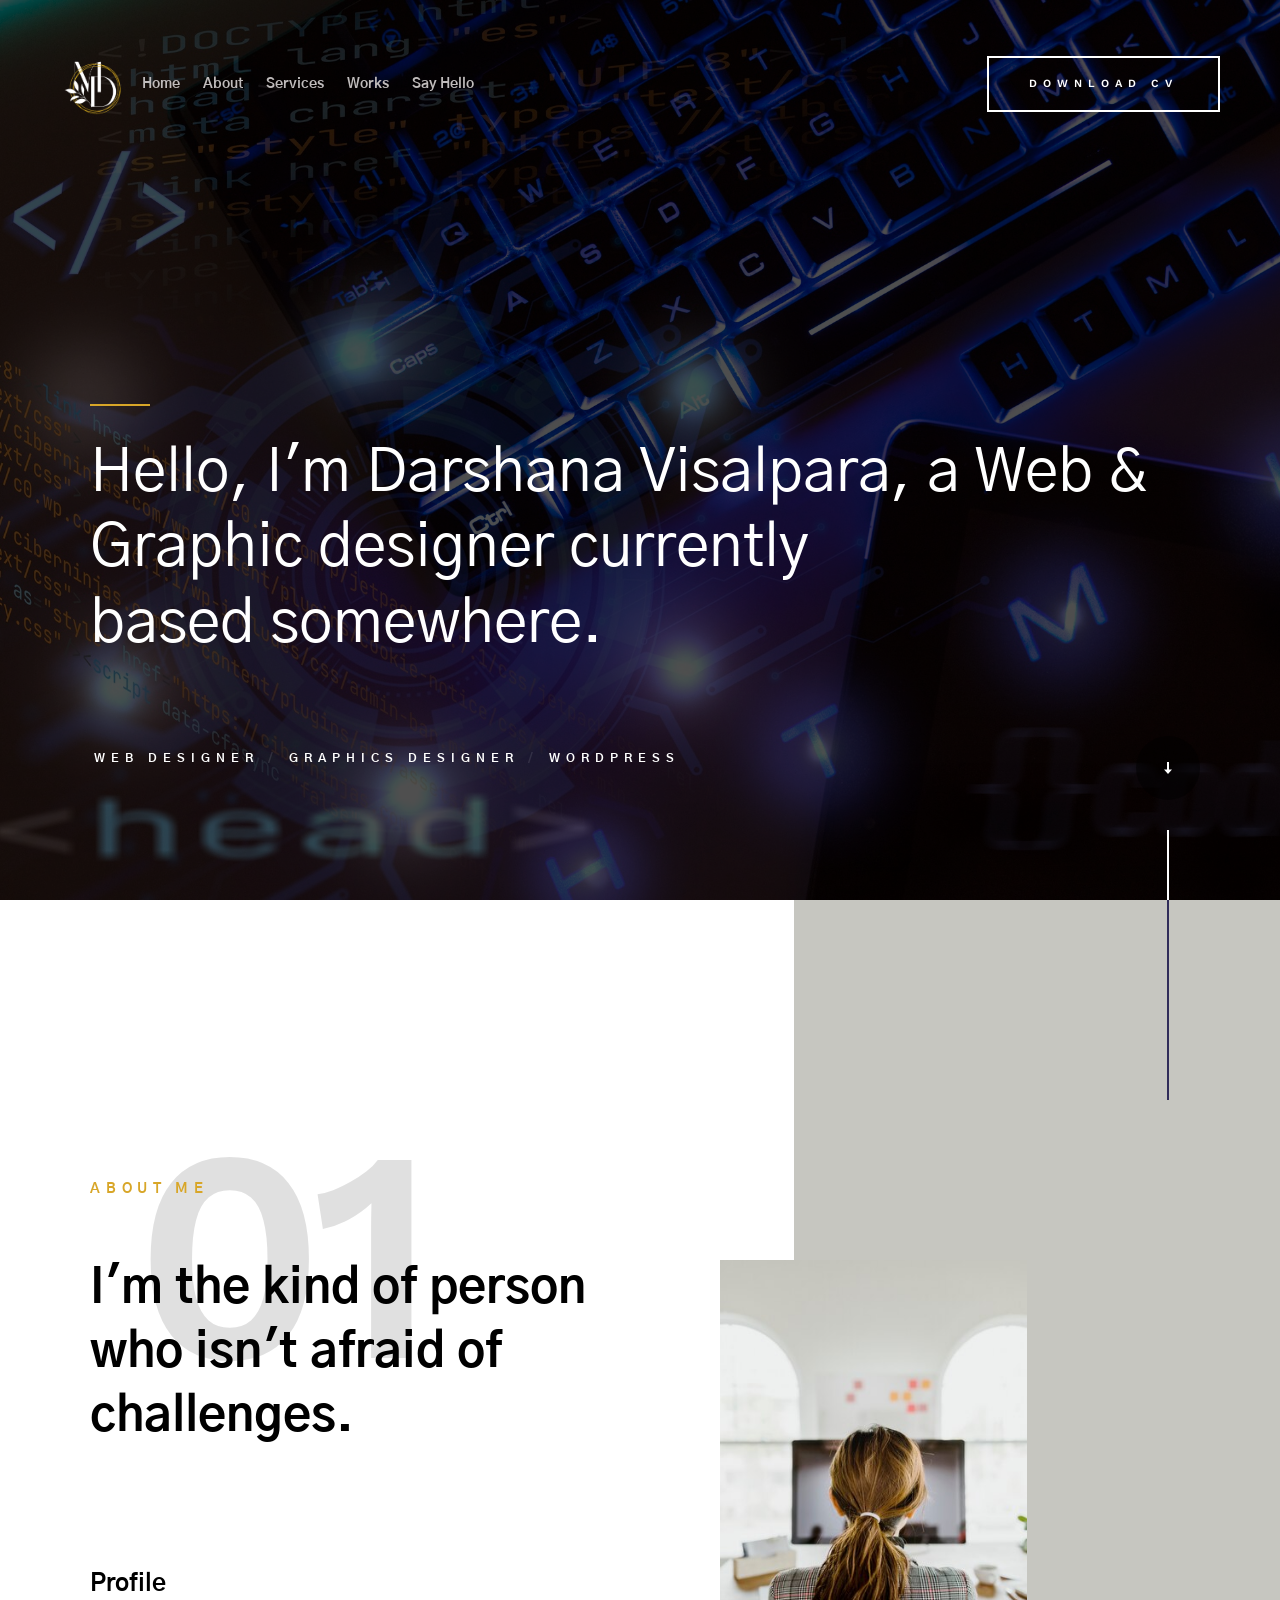
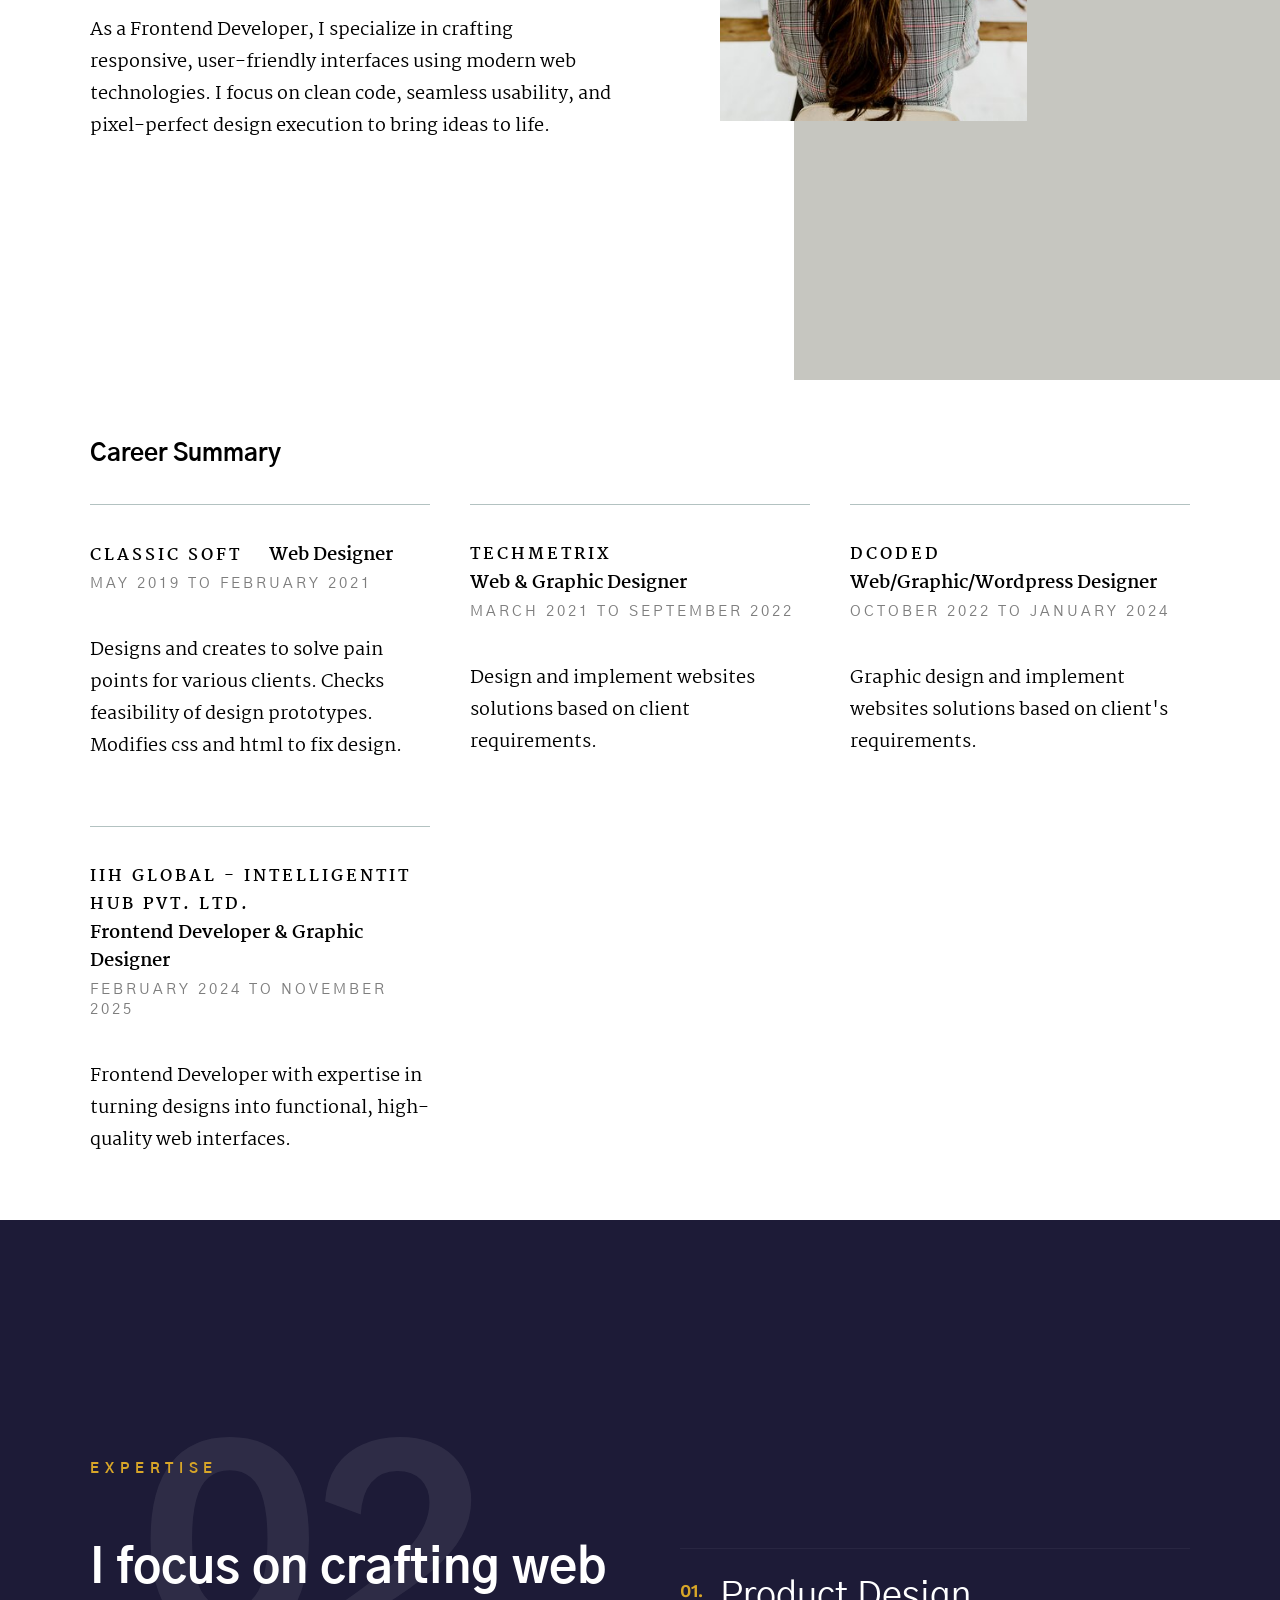
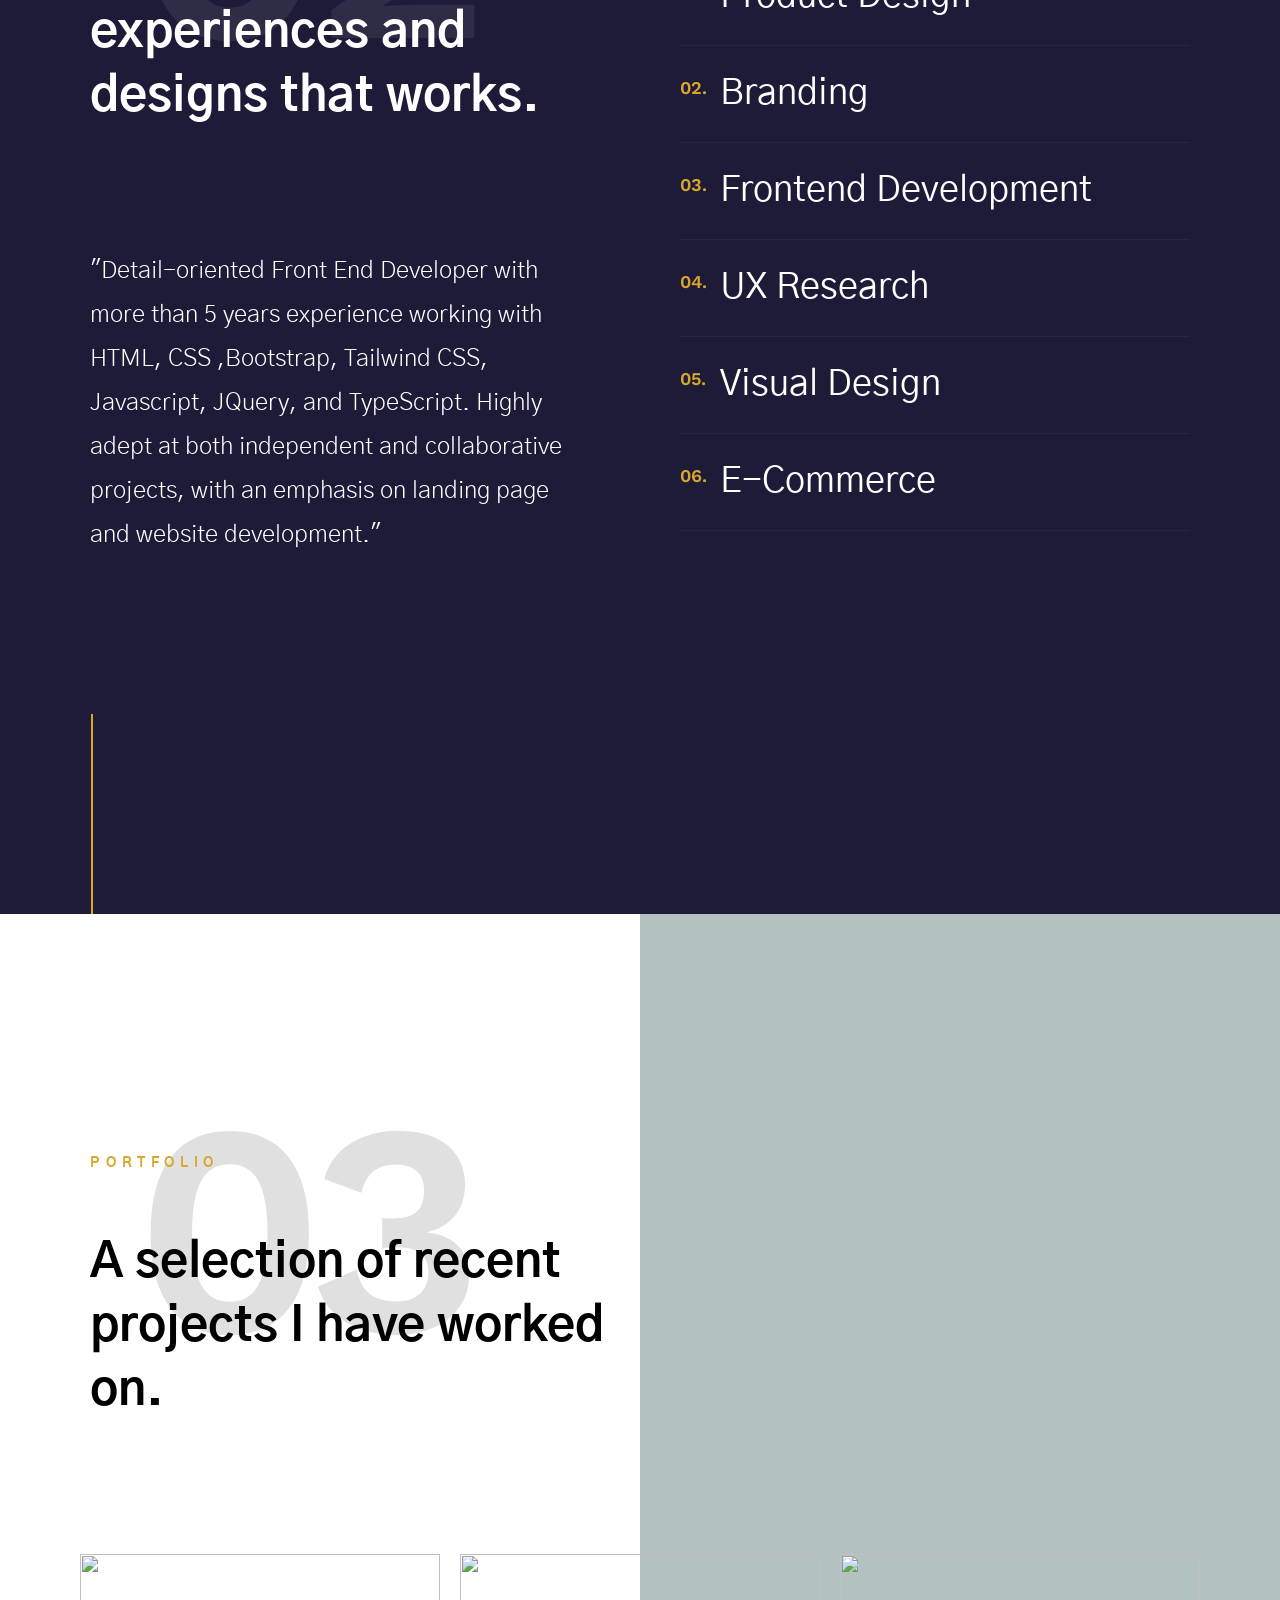
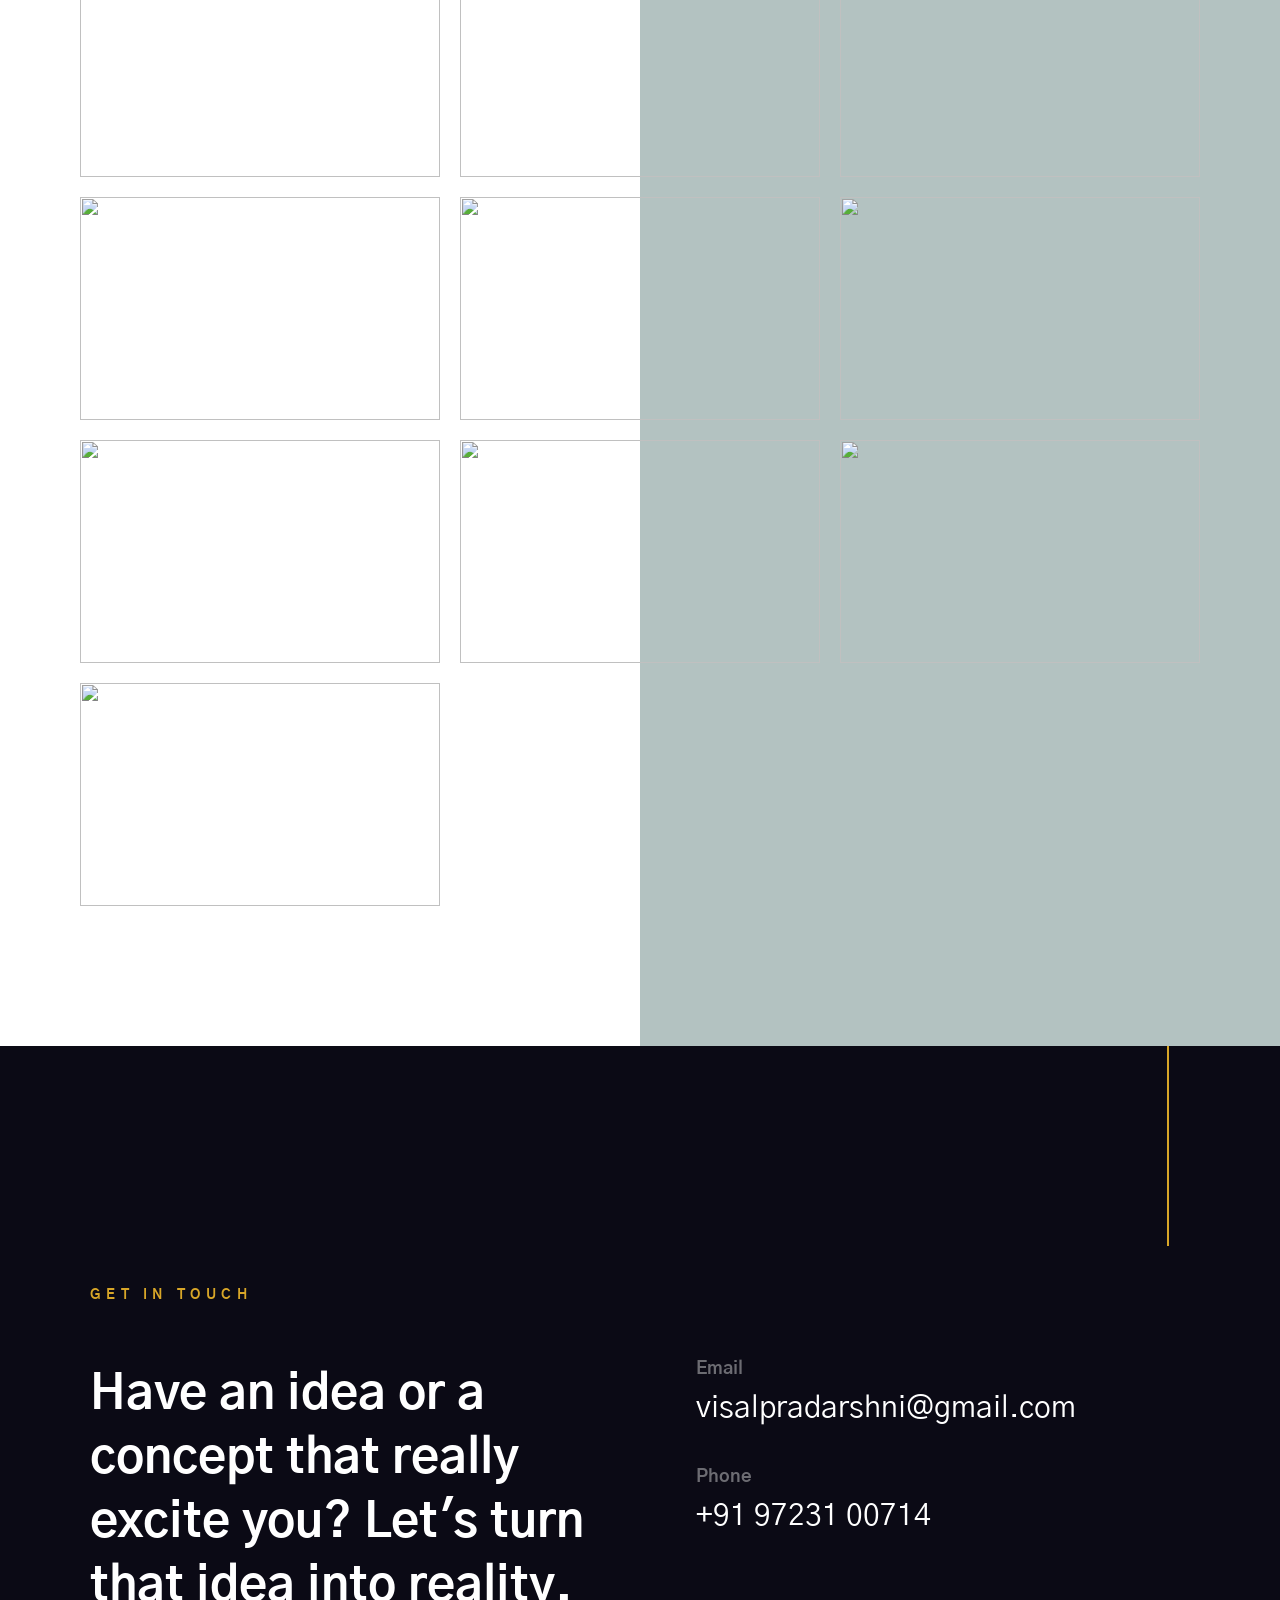
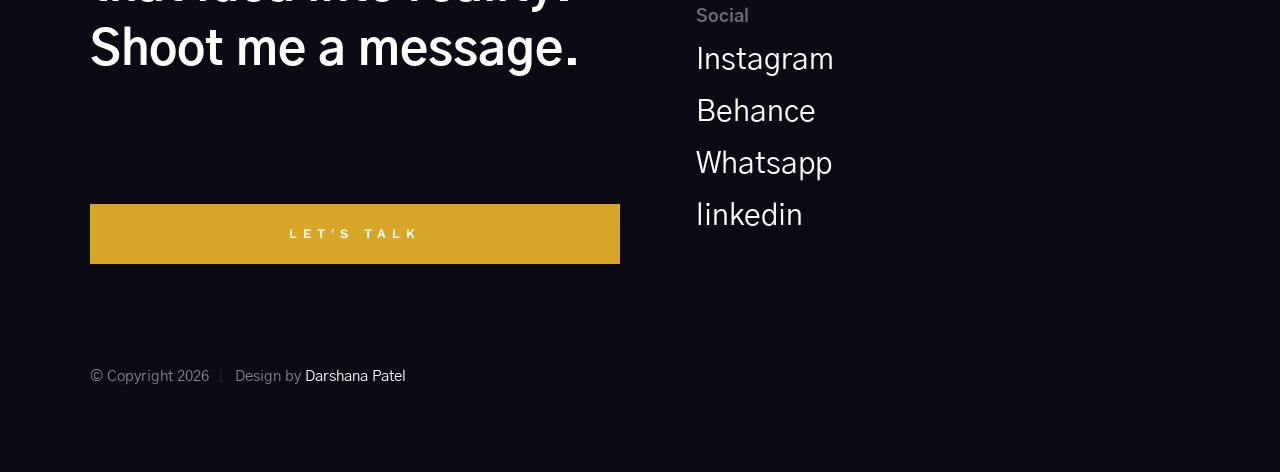
==== commit 5e874265: "dynamic copyright year" ====
--- a/index.html
+++ b/index.html
@@ -568,7 +568,7 @@
 
         <div class="row s-footer__bottom">
             <div class="column large-full ss-copyright">
-                <span>© Copyright 2023</span> 
+                <span>© Copyright <span id="year"></span></span> </span> 
                 <span>Design by <a href="#">Darshana Patel</a></span>
             </div> <!-- end ss-copyright -->
 
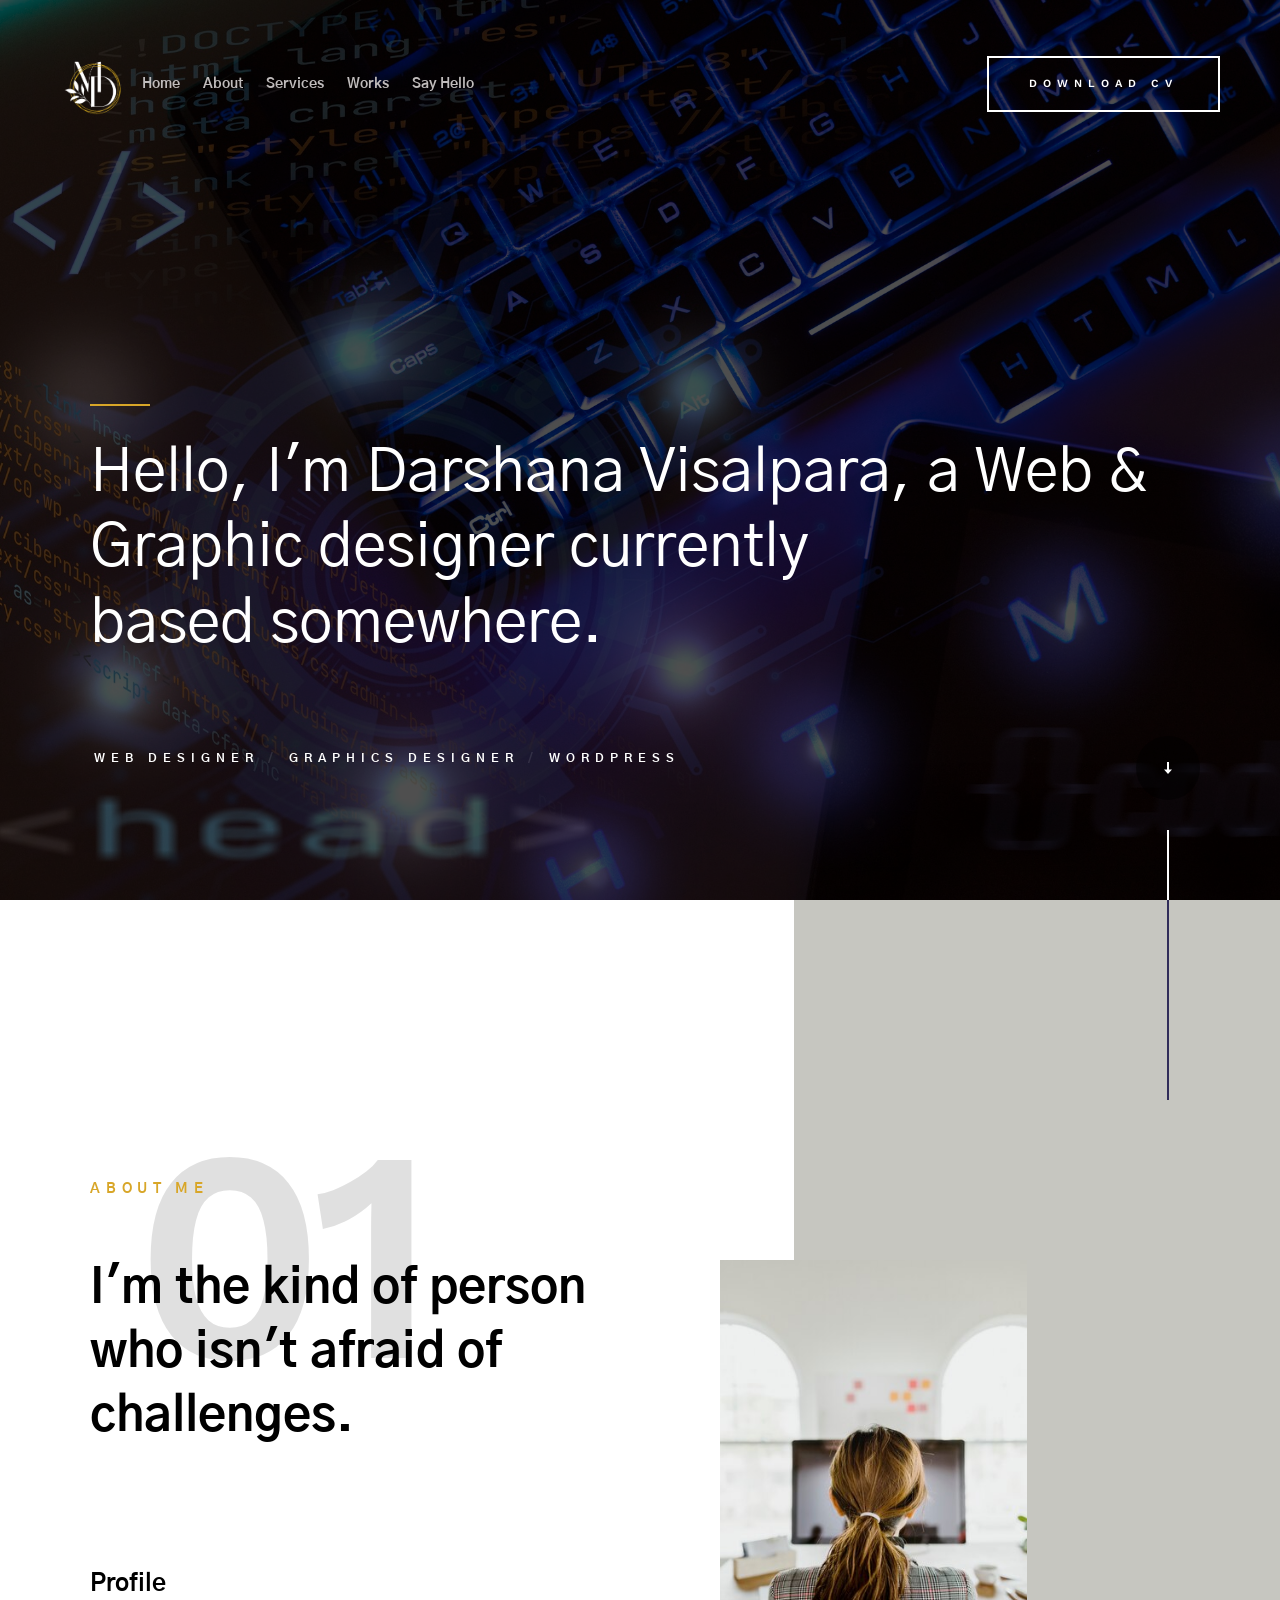
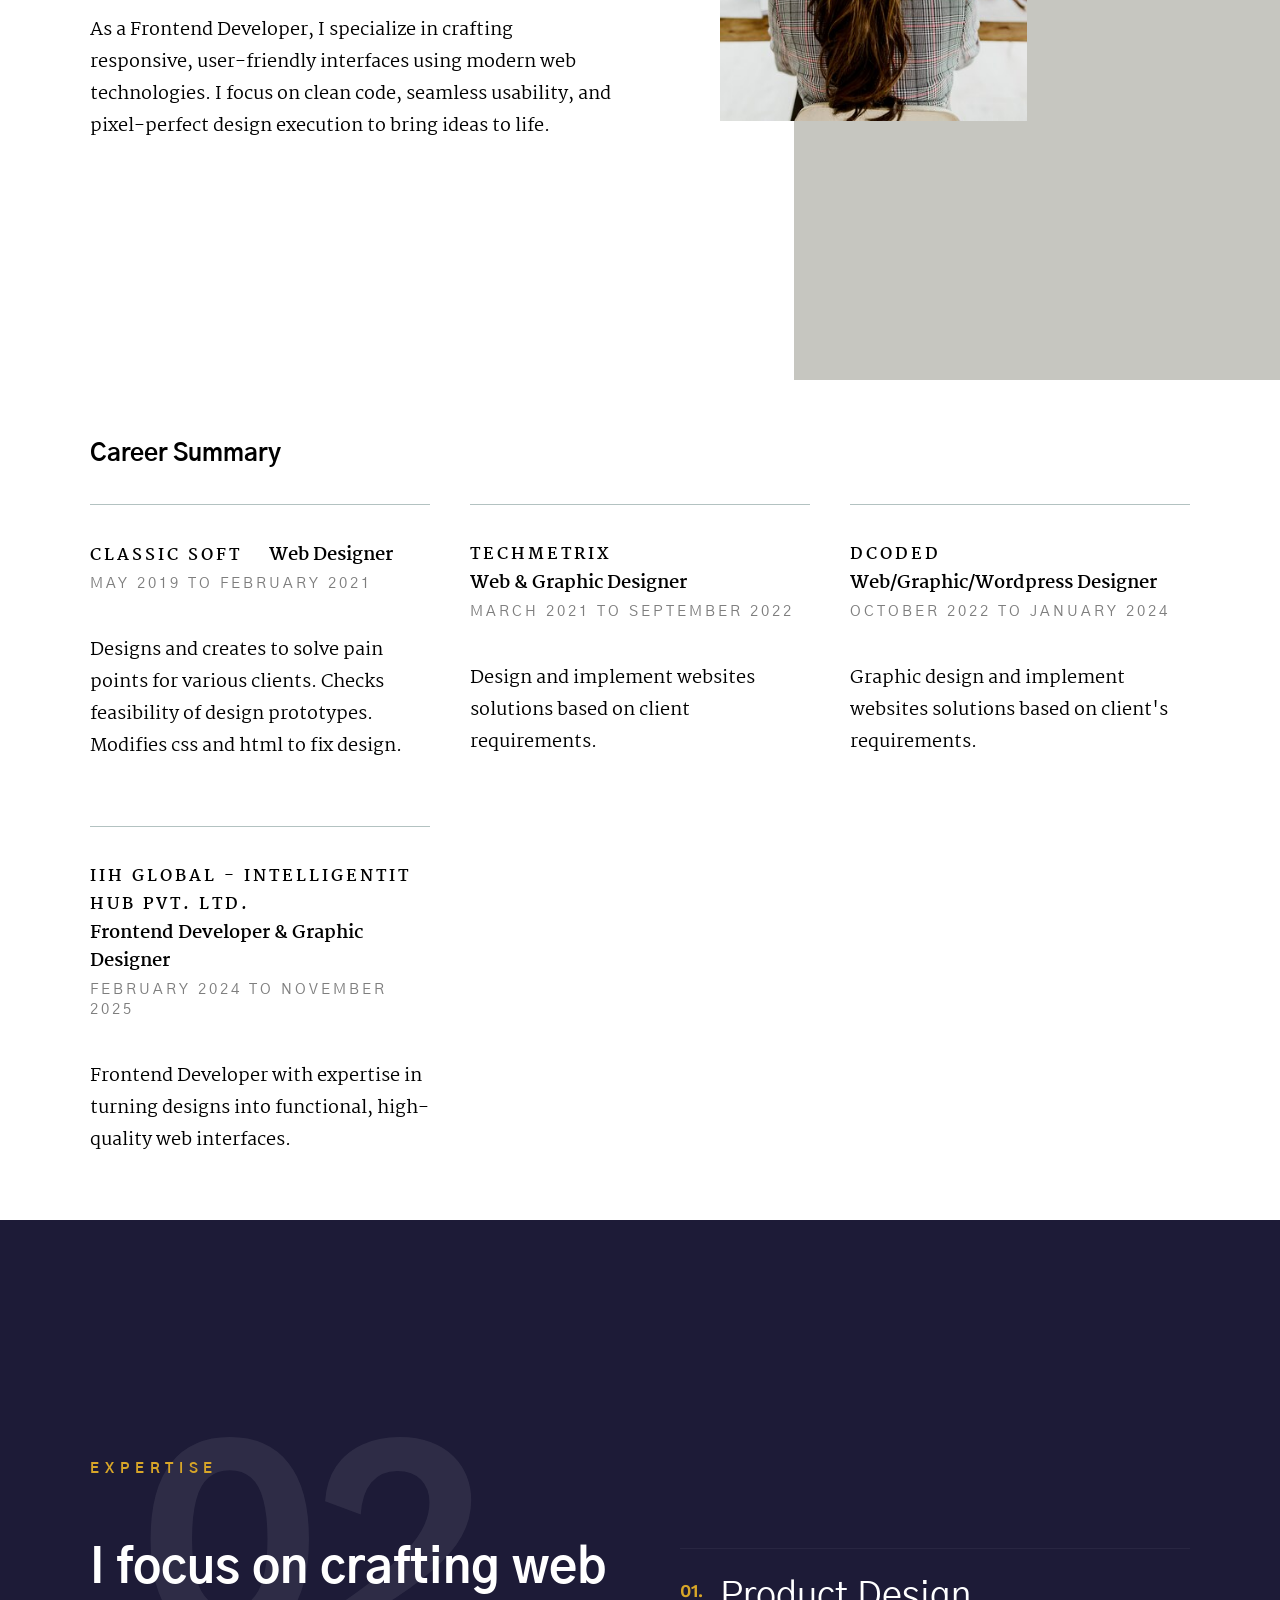
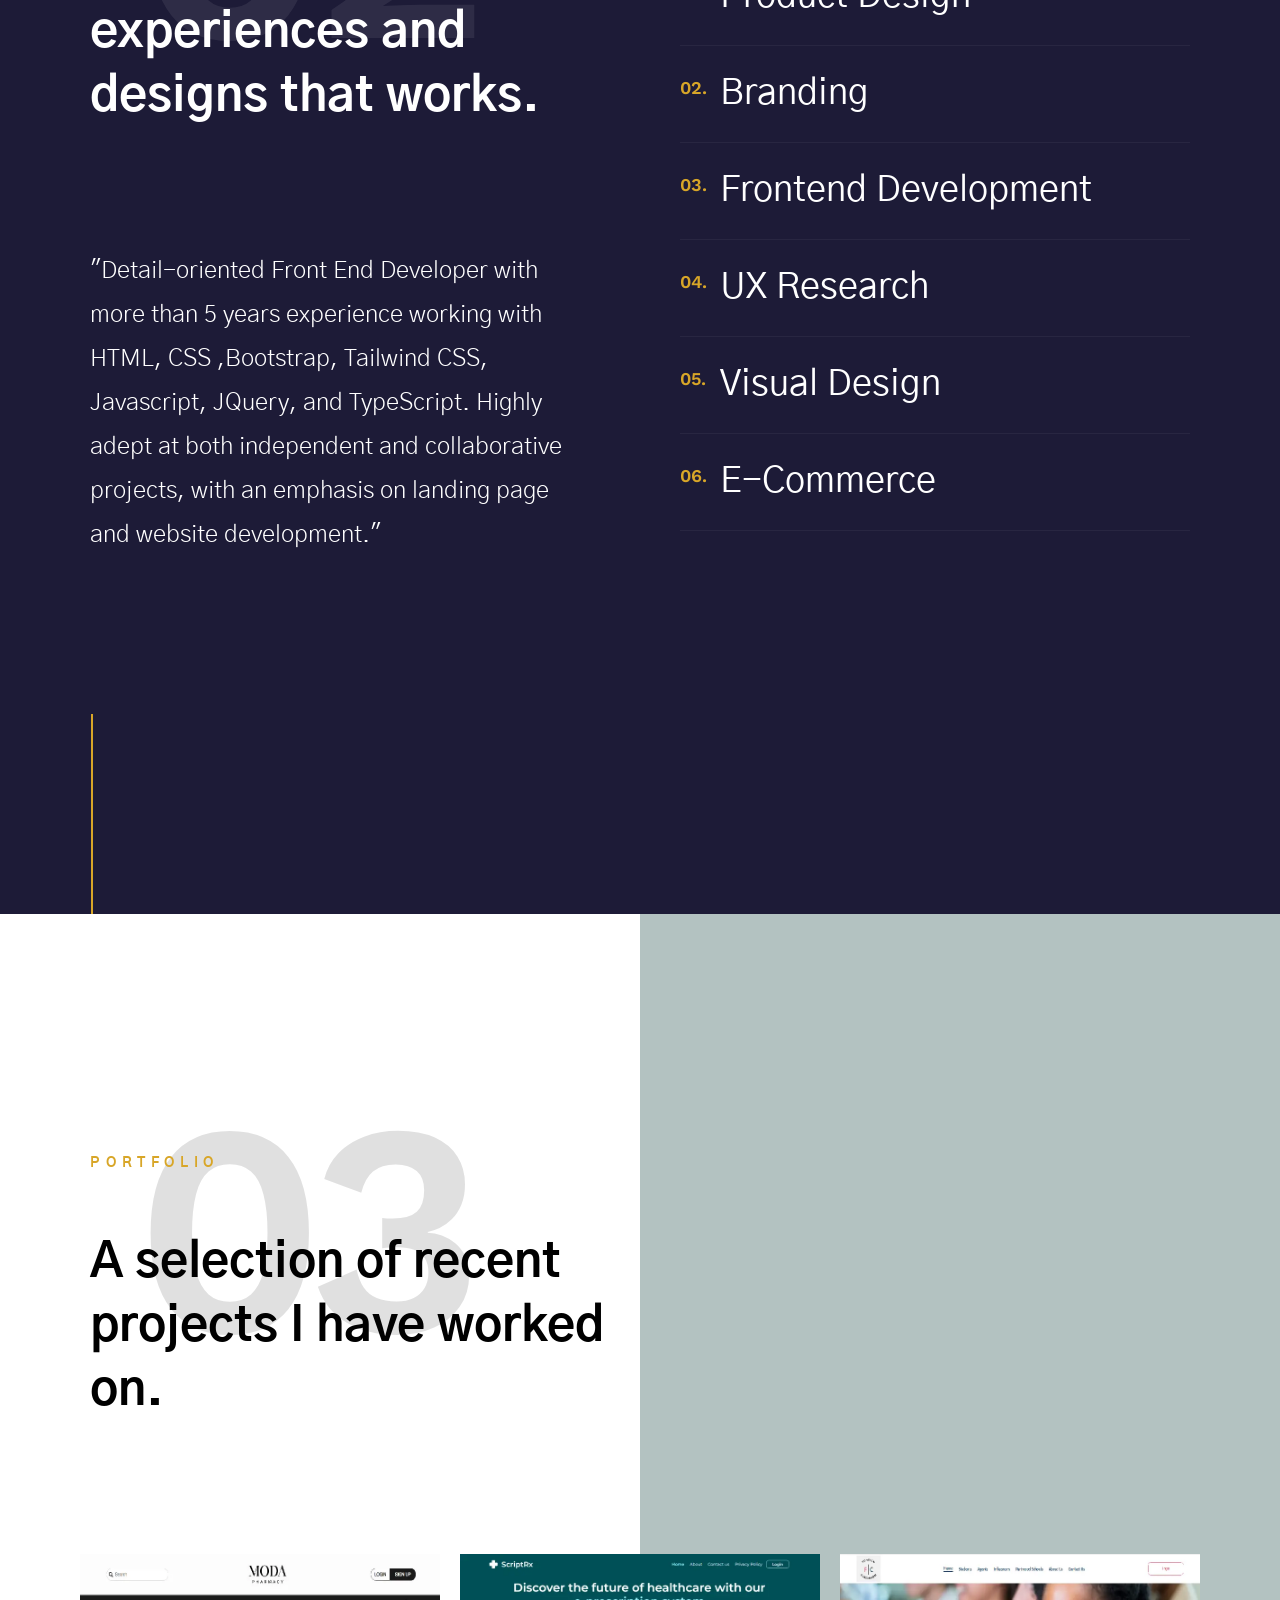
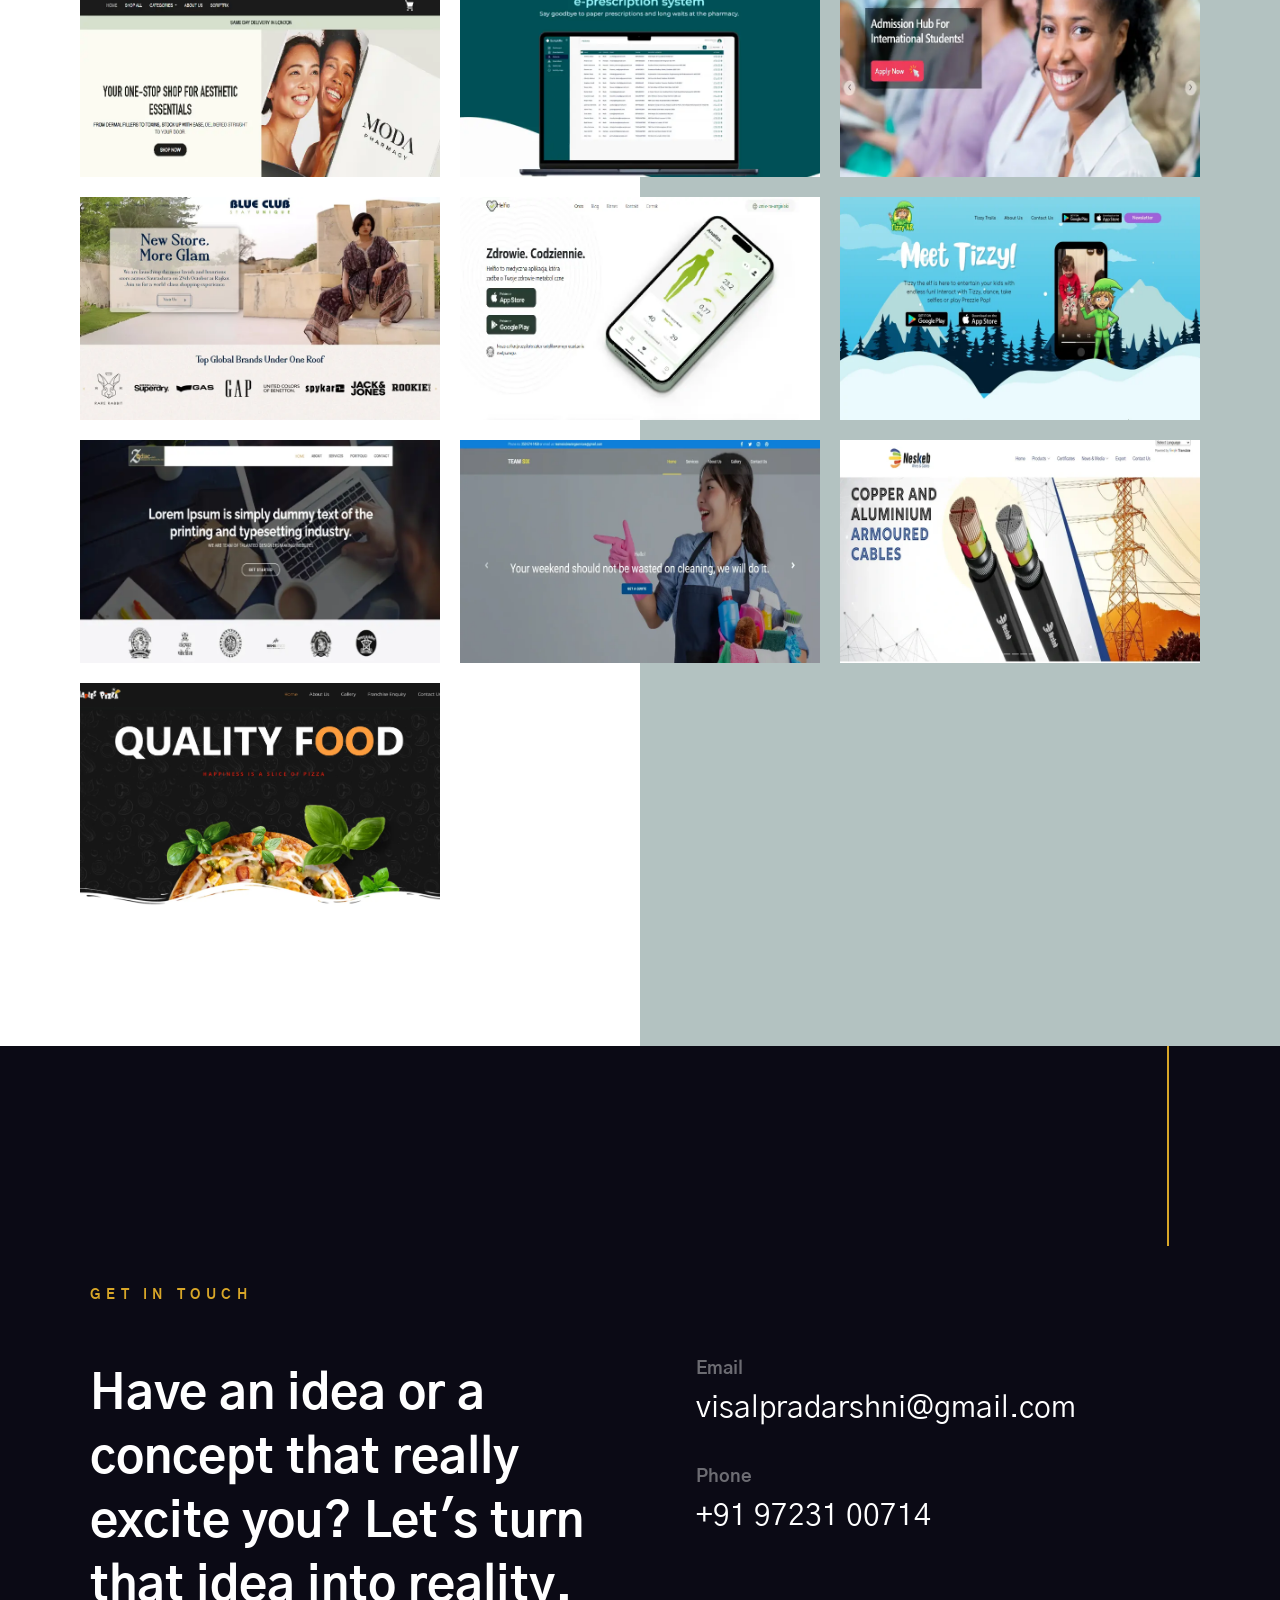
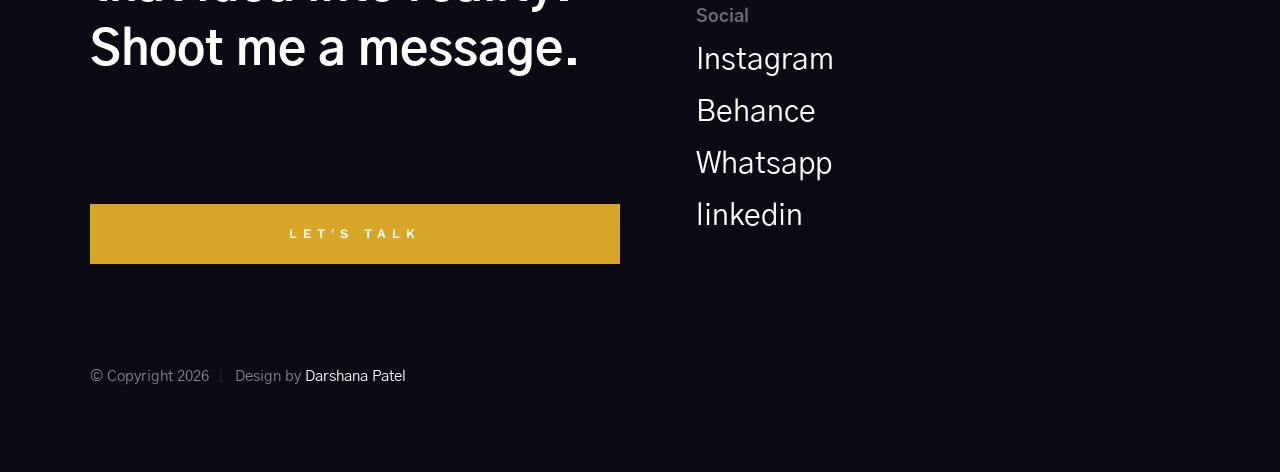
==== commit c7d5005c: "changes in index" ====
--- a/index.html
+++ b/index.html
@@ -5,7 +5,7 @@
     <!--- basic page needs
     ================================================== -->
     <meta charset="utf-8">
-    <title>Darshana Patel</title>
+    <title>Darshana Patell</title>
     <meta name="description" content="">
     <meta name="author" content="">
 
@@ -68,7 +68,7 @@
                 </ul>
             </nav> <!-- end header-nav-wrap -->
 
-            <a href="images/My-Resume.pdf" target="_blank" class="btn btn--stroke btn--small">Download CV</a>
+            <a href="images/Darshana.pdf" target="_blank" class="btn btn--stroke btn--small">Download CV</a>
 
         </div> <!-- end header-content -->
 
@@ -324,8 +324,8 @@
             <div class="column" data-aos="fade-up">
                 <div class="folio-item">
                     <div class="folio-item__thumb">
-                        <a class="folio-item__thumb-link" href="../my-resume.github.io/images/portfolio/moda.webp" title="Windows in The City" data-size="1050x700">
-                            <img src="../my-resume.github.io/images/portfolio/moda.webp"  alt="">
+                        <a class="folio-item__thumb-link" href="../images/portfolio/moda.webp" title="Windows in The City" data-size="1050x700">
+                            <img src="../images/portfolio/moda.webp"  alt="">
                         </a>
                     </div>
                     <div class="folio-item__info">
@@ -341,8 +341,8 @@
              <div class="column" data-aos="fade-up">
                 <div class="folio-item">
                     <div class="folio-item__thumb">
-                        <a class="folio-item__thumb-link" href="../my-resume.github.io/images/portfolio/scriptrx.webp" title="Windows in The City" data-size="1050x700">
-                            <img src="../my-resume.github.io/images/portfolio/scriptrx.webp"  alt="">
+                        <a class="folio-item__thumb-link" href="../images/portfolio/scriptrx.webp" title="Windows in The City" data-size="1050x700">
+                            <img src="../images/portfolio/scriptrx.webp"  alt="">
                         </a>
                     </div>
                     <div class="folio-item__info">
@@ -357,8 +357,8 @@
             <div class="column" data-aos="fade-up">
                 <div class="folio-item">
                     <div class="folio-item__thumb">
-                        <a class="folio-item__thumb-link" href="../my-resume.github.io/images/portfolio/foreignclassroom.webp" title="Windows in The City" data-size="1050x700">
-                            <img src="../my-resume.github.io/images/portfolio/foreignclassroom.webp"  alt="">
+                        <a class="folio-item__thumb-link" href="../images/portfolio/foreignclassroom.webp" title="Windows in The City" data-size="1050x700">
+                            <img src="../images/portfolio/foreignclassroom.webp"  alt="">
                         </a>
                     </div>
                     <div class="folio-item__info">
@@ -374,8 +374,8 @@
             <div class="column" data-aos="fade-up">
                 <div class="folio-item">
                     <div class="folio-item__thumb">
-                        <a class="folio-item__thumb-link" href="../my-resume.github.io/images/portfolio/blueclub.webp" title="Windows in The City" data-size="1050x700">
-                            <img src="../my-resume.github.io/images/portfolio/blueclub.webp"  alt="">
+                        <a class="folio-item__thumb-link" href="../images/portfolio/blueclub.webp" title="Windows in The City" data-size="1050x700">
+                            <img src="../images/portfolio/blueclub.webp"  alt="">
                         </a>
                     </div>
                     <div class="folio-item__info">
@@ -390,8 +390,8 @@
             <div class="column" data-aos="fade-up">
                 <div class="folio-item">
                     <div class="folio-item__thumb">
-                        <a class="folio-item__thumb-link" href="../my-resume.github.io/images/portfolio/halfio.webp" title="Windows in The City" data-size="1050x700">
-                            <img src="../my-resume.github.io/images/portfolio/halfio.webp"  alt="">
+                        <a class="folio-item__thumb-link" href="../images/portfolio/halfio.webp" title="Windows in The City" data-size="1050x700">
+                            <img src="../images/portfolio/halfio.webp"  alt="">
                         </a>
                     </div>
                     <div class="folio-item__info">
@@ -406,8 +406,8 @@
            <div class="column" data-aos="fade-up">
                 <div class="folio-item">
                     <div class="folio-item__thumb">
-                        <a class="folio-item__thumb-link" href="../my-resume.github.io/images/portfolio/tizzytheelf.webp" title="Building Blocks" data-size="1050x700">
-                            <img src="../my-resume.github.io/images/portfolio/tizzytheelf.webp" alt="">
+                        <a class="folio-item__thumb-link" href="../images/portfolio/tizzytheelf.webp" title="Building Blocks" data-size="1050x700">
+                            <img src="../images/portfolio/tizzytheelf.webp" alt="">
                         </a>
                     </div>
                     <div class="folio-item__info">
@@ -423,8 +423,8 @@
             <div class="column" data-aos="fade-up">
                 <div class="folio-item">
                     <div class="folio-item__thumb">
-                        <a class="folio-item__thumb-link" href="../my-resume.github.io/images/portfolio/website-zodic.webp" title="Building Blocks" data-size="1050x700">
-                            <img src="../my-resume.github.io/images/portfolio/website-zodic.webp" alt="">
+                        <a class="folio-item__thumb-link" href="../images/portfolio/website-zodic.webp" title="Building Blocks" data-size="1050x700">
+                            <img src="../images/portfolio/website-zodic.webp" alt="">
                         </a>
                     </div>
                     <div class="folio-item__info">
@@ -439,8 +439,8 @@
             <div class="column" data-aos="fade-up">
                 <div class="folio-item">
                     <div class="folio-item__thumb">
-                        <a class="folio-item__thumb-link" href="../my-resume.github.io/images/portfolio/teamsixcleaning.webp" Title="Shout and Jump" data-size="1050x700">
-                            <img src="../my-resume.github.io/images/portfolio/teamsixcleaning.webp"  alt="">
+                        <a class="folio-item__thumb-link" href="../images/portfolio/teamsixcleaning.webp" Title="Shout and Jump" data-size="1050x700">
+                            <img src="../images/portfolio/teamsixcleaning.webp"  alt="">
                         </a>
                     </div>
                     <div class="folio-item__info">
@@ -454,8 +454,8 @@
             <div class="column" data-aos="fade-up">
                 <div class="folio-item">
                     <div class="folio-item__thumb">
-                        <a class="folio-item__thumb-link"  href="../my-resume.github.io/images/portfolio/neskeb.webp" title="Sand Dunes" data-size="1050x700">
-                            <img src="../my-resume.github.io/images/portfolio/neskeb.webp"  alt="">
+                        <a class="folio-item__thumb-link"  href="../images/portfolio/neskeb.webp" title="Sand Dunes" data-size="1050x700">
+                            <img src="../images/portfolio/neskeb.webp"  alt="">
                         </a>
                     </div>
                     <div class="folio-item__info">
@@ -470,8 +470,8 @@
             <!---<div class="column" data-aos="fade-up">
                 <div class="folio-item">
                     <div class="folio-item__thumb">
-                        <a class="folio-item__thumb-link"  href="../my-resume.github.io/images/portfolio/tett-eiendom.webp" title="Sand Dunes" data-size="1050x700">
-                            <img src="../my-resume.github.io/images/portfolio/tett-eiendom.webp"  alt="">
+                        <a class="folio-item__thumb-link"  href="../images/portfolio/tett-eiendom.webp" title="Sand Dunes" data-size="1050x700">
+                            <img src="../images/portfolio/tett-eiendom.webp"  alt="">
                         </a>
                     </div>
                     <div class="folio-item__info">
@@ -487,8 +487,8 @@
             <div class="column" data-aos="fade-up">
                 <div class="folio-item">
                     <div class="folio-item__thumb">
-                        <a class="folio-item__thumb-link"  href="../my-resume.github.io/images/portfolio/napels.webp" title="Sand Dunes" data-size="1050x700">
-                            <img src="../my-resume.github.io/images/portfolio/napels.webp"  alt="">
+                        <a class="folio-item__thumb-link"  href="../images/portfolio/napels.webp" title="Sand Dunes" data-size="1050x700">
+                            <img src="../images/portfolio/napels.webp"  alt="">
                         </a>
                     </div>
                     <div class="folio-item__info">
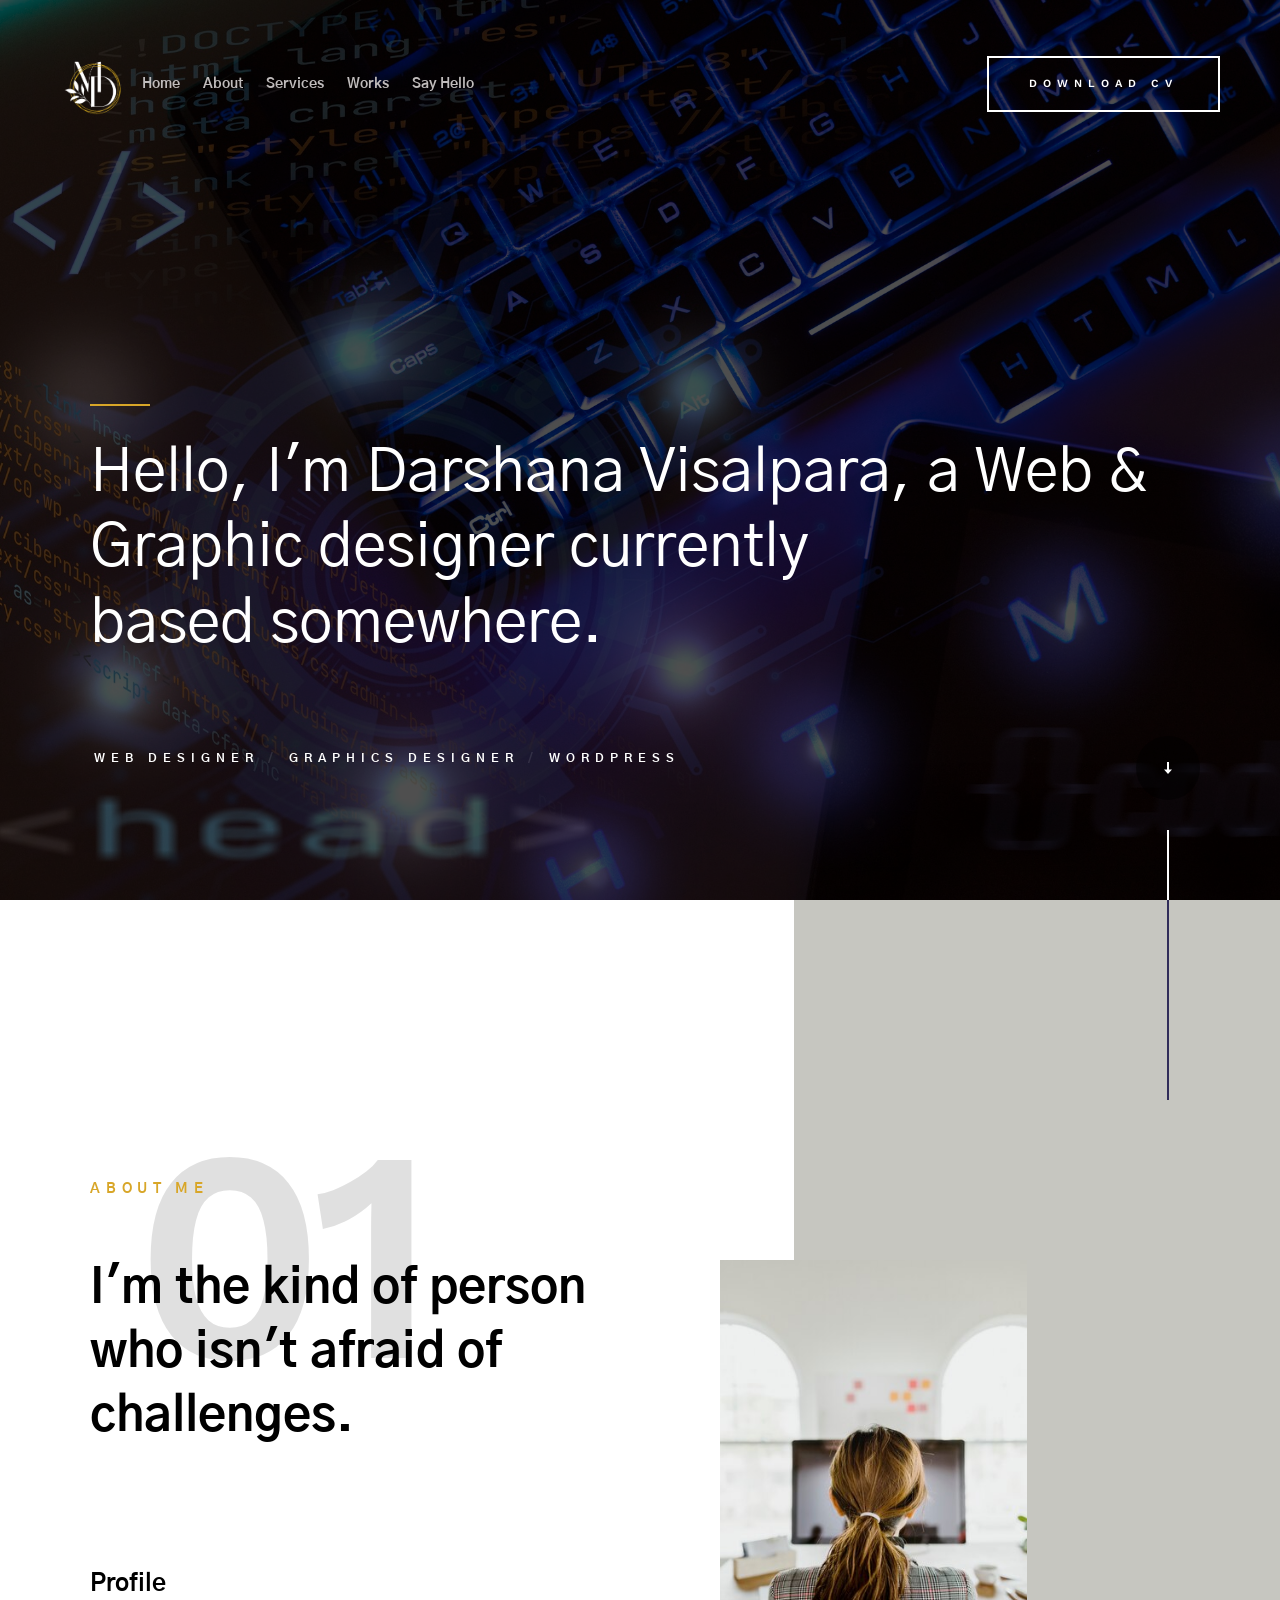
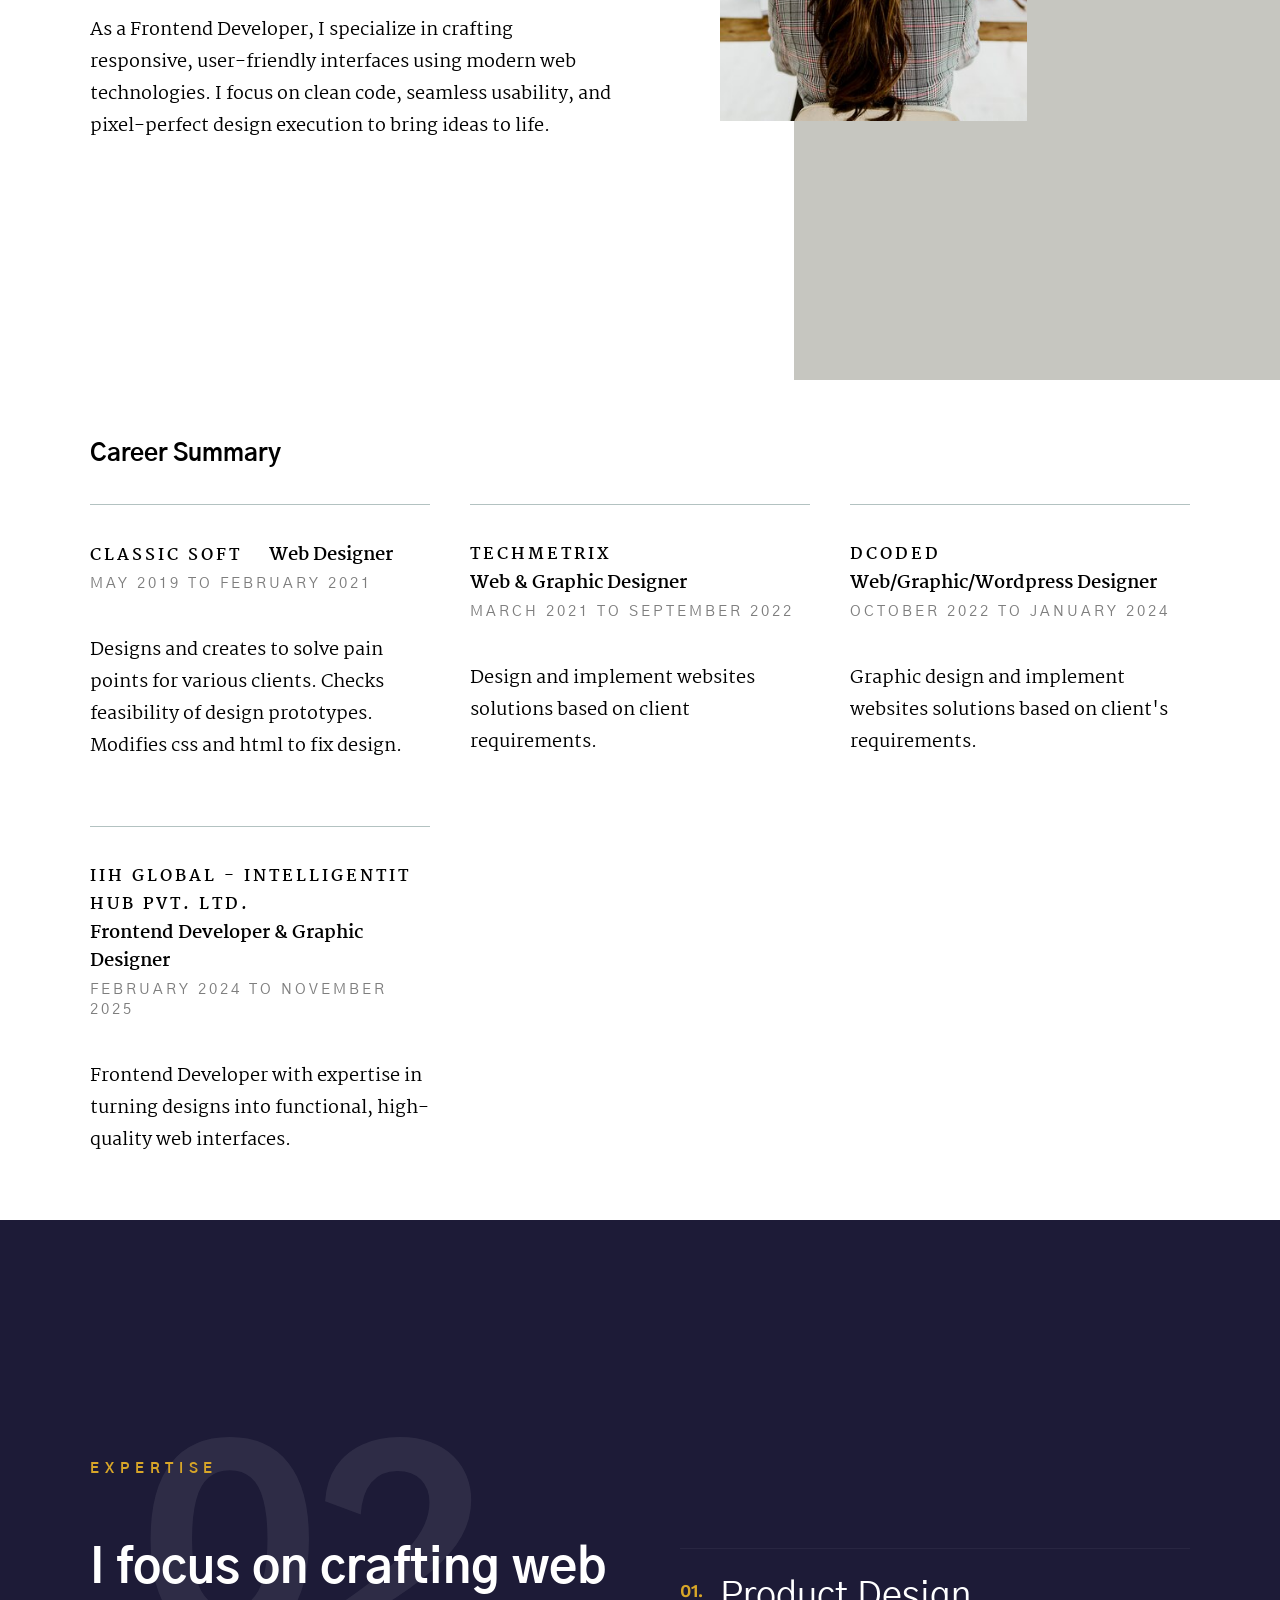
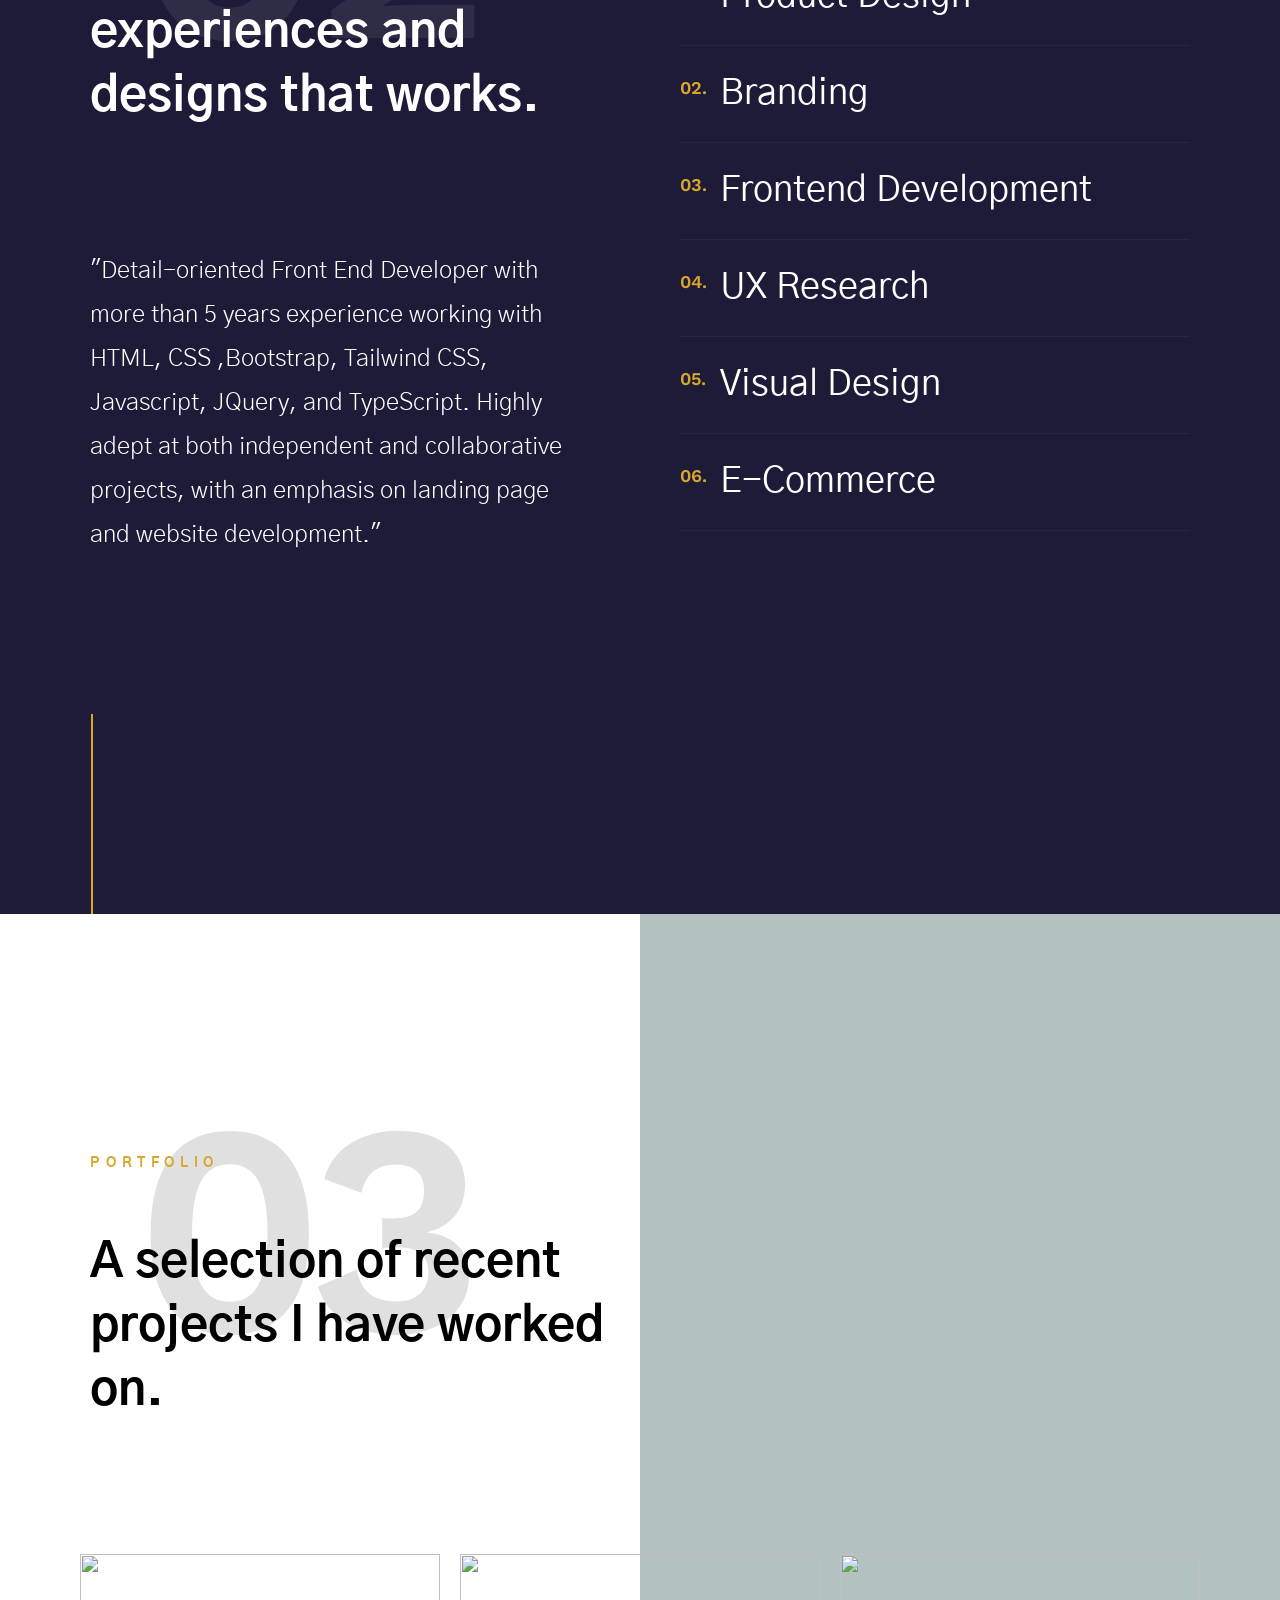
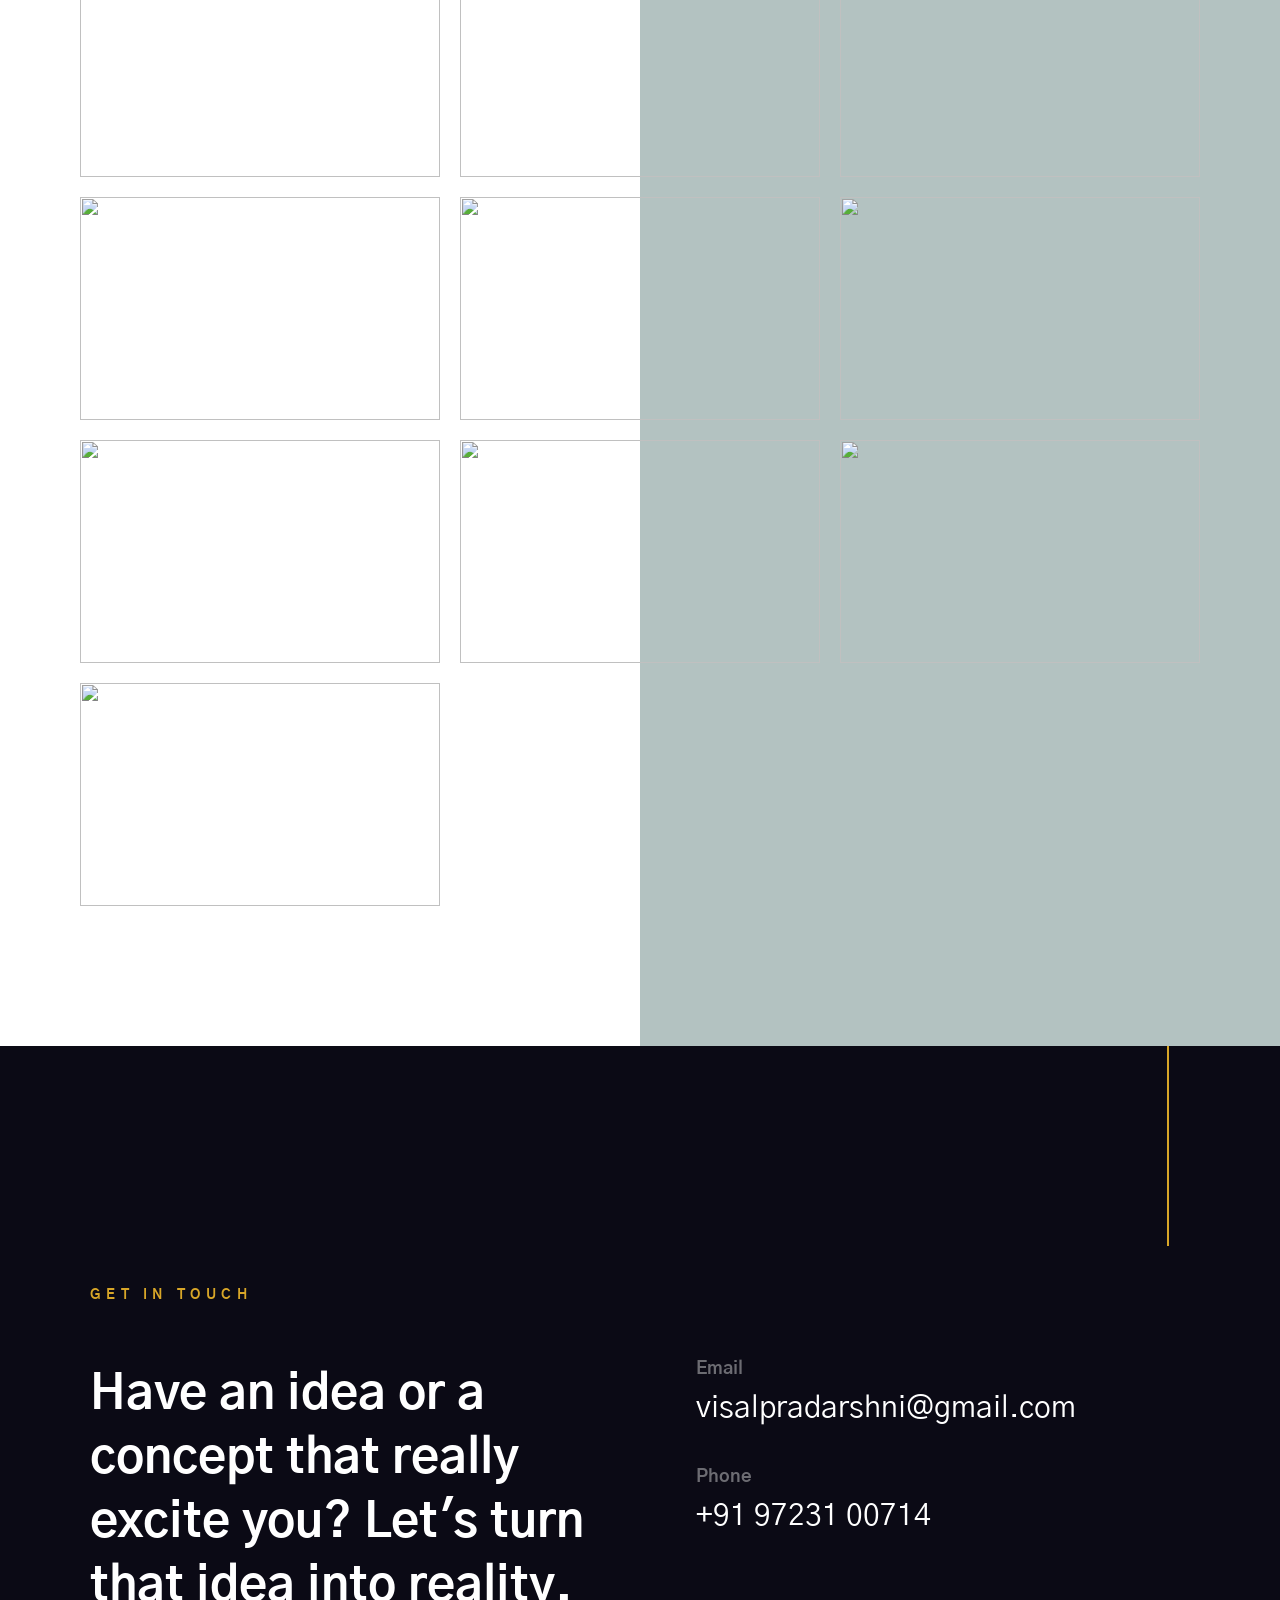
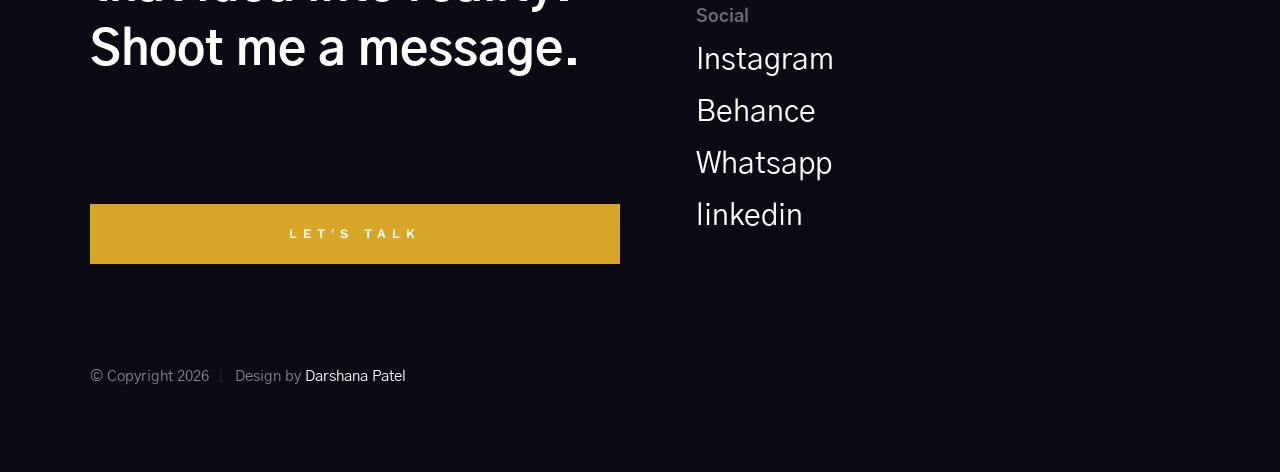
==== commit 6d6c2a3e: "changes in index" ====
--- a/index.html
+++ b/index.html
@@ -324,8 +324,8 @@
             <div class="column" data-aos="fade-up">
                 <div class="folio-item">
                     <div class="folio-item__thumb">
-                        <a class="folio-item__thumb-link" href="../images/portfolio/moda.webp" title="Windows in The City" data-size="1050x700">
-                            <img src="../images/portfolio/moda.webp"  alt="">
+                        <a class="folio-item__thumb-link" href="../portfolio.github.io/images/portfolio/moda.webp" title="Windows in The City" data-size="1050x700">
+                            <img src="../portfolio.github.io/images/portfolio/moda.webp"  alt="">
                         </a>
                     </div>
                     <div class="folio-item__info">
@@ -341,8 +341,8 @@
              <div class="column" data-aos="fade-up">
                 <div class="folio-item">
                     <div class="folio-item__thumb">
-                        <a class="folio-item__thumb-link" href="../images/portfolio/scriptrx.webp" title="Windows in The City" data-size="1050x700">
-                            <img src="../images/portfolio/scriptrx.webp"  alt="">
+                        <a class="folio-item__thumb-link" href="../portfolio.github.io/images/portfolio/scriptrx.webp" title="Windows in The City" data-size="1050x700">
+                            <img src="../portfolio.github.io/images/portfolio/scriptrx.webp"  alt="">
                         </a>
                     </div>
                     <div class="folio-item__info">
@@ -357,8 +357,8 @@
             <div class="column" data-aos="fade-up">
                 <div class="folio-item">
                     <div class="folio-item__thumb">
-                        <a class="folio-item__thumb-link" href="../images/portfolio/foreignclassroom.webp" title="Windows in The City" data-size="1050x700">
-                            <img src="../images/portfolio/foreignclassroom.webp"  alt="">
+                        <a class="folio-item__thumb-link" href="../portfolio.github.io/images/portfolio/foreignclassroom.webp" title="Windows in The City" data-size="1050x700">
+                            <img src="../portfolio.github.io/images/portfolio/foreignclassroom.webp"  alt="">
                         </a>
                     </div>
                     <div class="folio-item__info">
@@ -374,8 +374,8 @@
             <div class="column" data-aos="fade-up">
                 <div class="folio-item">
                     <div class="folio-item__thumb">
-                        <a class="folio-item__thumb-link" href="../images/portfolio/blueclub.webp" title="Windows in The City" data-size="1050x700">
-                            <img src="../images/portfolio/blueclub.webp"  alt="">
+                        <a class="folio-item__thumb-link" href="../portfolio.github.io/images/portfolio/blueclub.webp" title="Windows in The City" data-size="1050x700">
+                            <img src="../portfolio.github.io/images/portfolio/blueclub.webp"  alt="">
                         </a>
                     </div>
                     <div class="folio-item__info">
@@ -390,8 +390,8 @@
             <div class="column" data-aos="fade-up">
                 <div class="folio-item">
                     <div class="folio-item__thumb">
-                        <a class="folio-item__thumb-link" href="../images/portfolio/halfio.webp" title="Windows in The City" data-size="1050x700">
-                            <img src="../images/portfolio/halfio.webp"  alt="">
+                        <a class="folio-item__thumb-link" href="../portfolio.github.io/images/portfolio/halfio.webp" title="Windows in The City" data-size="1050x700">
+                            <img src="../portfolio.github.io/images/portfolio/halfio.webp"  alt="">
                         </a>
                     </div>
                     <div class="folio-item__info">
@@ -406,8 +406,8 @@
            <div class="column" data-aos="fade-up">
                 <div class="folio-item">
                     <div class="folio-item__thumb">
-                        <a class="folio-item__thumb-link" href="../images/portfolio/tizzytheelf.webp" title="Building Blocks" data-size="1050x700">
-                            <img src="../images/portfolio/tizzytheelf.webp" alt="">
+                        <a class="folio-item__thumb-link" href="../portfolio.github.io/images/portfolio/tizzytheelf.webp" title="Building Blocks" data-size="1050x700">
+                            <img src="../portfolio.github.io/images/portfolio/tizzytheelf.webp" alt="">
                         </a>
                     </div>
                     <div class="folio-item__info">
@@ -423,8 +423,8 @@
             <div class="column" data-aos="fade-up">
                 <div class="folio-item">
                     <div class="folio-item__thumb">
-                        <a class="folio-item__thumb-link" href="../images/portfolio/website-zodic.webp" title="Building Blocks" data-size="1050x700">
-                            <img src="../images/portfolio/website-zodic.webp" alt="">
+                        <a class="folio-item__thumb-link" href="../portfolio.github.io/images/portfolio/website-zodic.webp" title="Building Blocks" data-size="1050x700">
+                            <img src="../portfolio.github.io/images/portfolio/website-zodic.webp" alt="">
                         </a>
                     </div>
                     <div class="folio-item__info">
@@ -439,8 +439,8 @@
             <div class="column" data-aos="fade-up">
                 <div class="folio-item">
                     <div class="folio-item__thumb">
-                        <a class="folio-item__thumb-link" href="../images/portfolio/teamsixcleaning.webp" Title="Shout and Jump" data-size="1050x700">
-                            <img src="../images/portfolio/teamsixcleaning.webp"  alt="">
+                        <a class="folio-item__thumb-link" href="../portfolio.github.io/images/portfolio/teamsixcleaning.webp" Title="Shout and Jump" data-size="1050x700">
+                            <img src="../portfolio.github.io/images/portfolio/teamsixcleaning.webp"  alt="">
                         </a>
                     </div>
                     <div class="folio-item__info">
@@ -454,8 +454,8 @@
             <div class="column" data-aos="fade-up">
                 <div class="folio-item">
                     <div class="folio-item__thumb">
-                        <a class="folio-item__thumb-link"  href="../images/portfolio/neskeb.webp" title="Sand Dunes" data-size="1050x700">
-                            <img src="../images/portfolio/neskeb.webp"  alt="">
+                        <a class="folio-item__thumb-link"  href="../portfolio.github.io/images/portfolio/neskeb.webp" title="Sand Dunes" data-size="1050x700">
+                            <img src="../portfolio.github.io/images/portfolio/neskeb.webp"  alt="">
                         </a>
                     </div>
                     <div class="folio-item__info">
@@ -470,8 +470,8 @@
             <!---<div class="column" data-aos="fade-up">
                 <div class="folio-item">
                     <div class="folio-item__thumb">
-                        <a class="folio-item__thumb-link"  href="../images/portfolio/tett-eiendom.webp" title="Sand Dunes" data-size="1050x700">
-                            <img src="../images/portfolio/tett-eiendom.webp"  alt="">
+                        <a class="folio-item__thumb-link"  href="../portfolio.github.io/images/portfolio/tett-eiendom.webp" title="Sand Dunes" data-size="1050x700">
+                            <img src="../portfolio.github.io/images/portfolio/tett-eiendom.webp"  alt="">
                         </a>
                     </div>
                     <div class="folio-item__info">
@@ -487,8 +487,8 @@
             <div class="column" data-aos="fade-up">
                 <div class="folio-item">
                     <div class="folio-item__thumb">
-                        <a class="folio-item__thumb-link"  href="../images/portfolio/napels.webp" title="Sand Dunes" data-size="1050x700">
-                            <img src="../images/portfolio/napels.webp"  alt="">
+                        <a class="folio-item__thumb-link"  href="../portfolio.github.io/images/portfolio/napels.webp" title="Sand Dunes" data-size="1050x700">
+                            <img src="../portfolio.github.io/images/portfolio/napels.webp"  alt="">
                         </a>
                     </div>
                     <div class="folio-item__info">
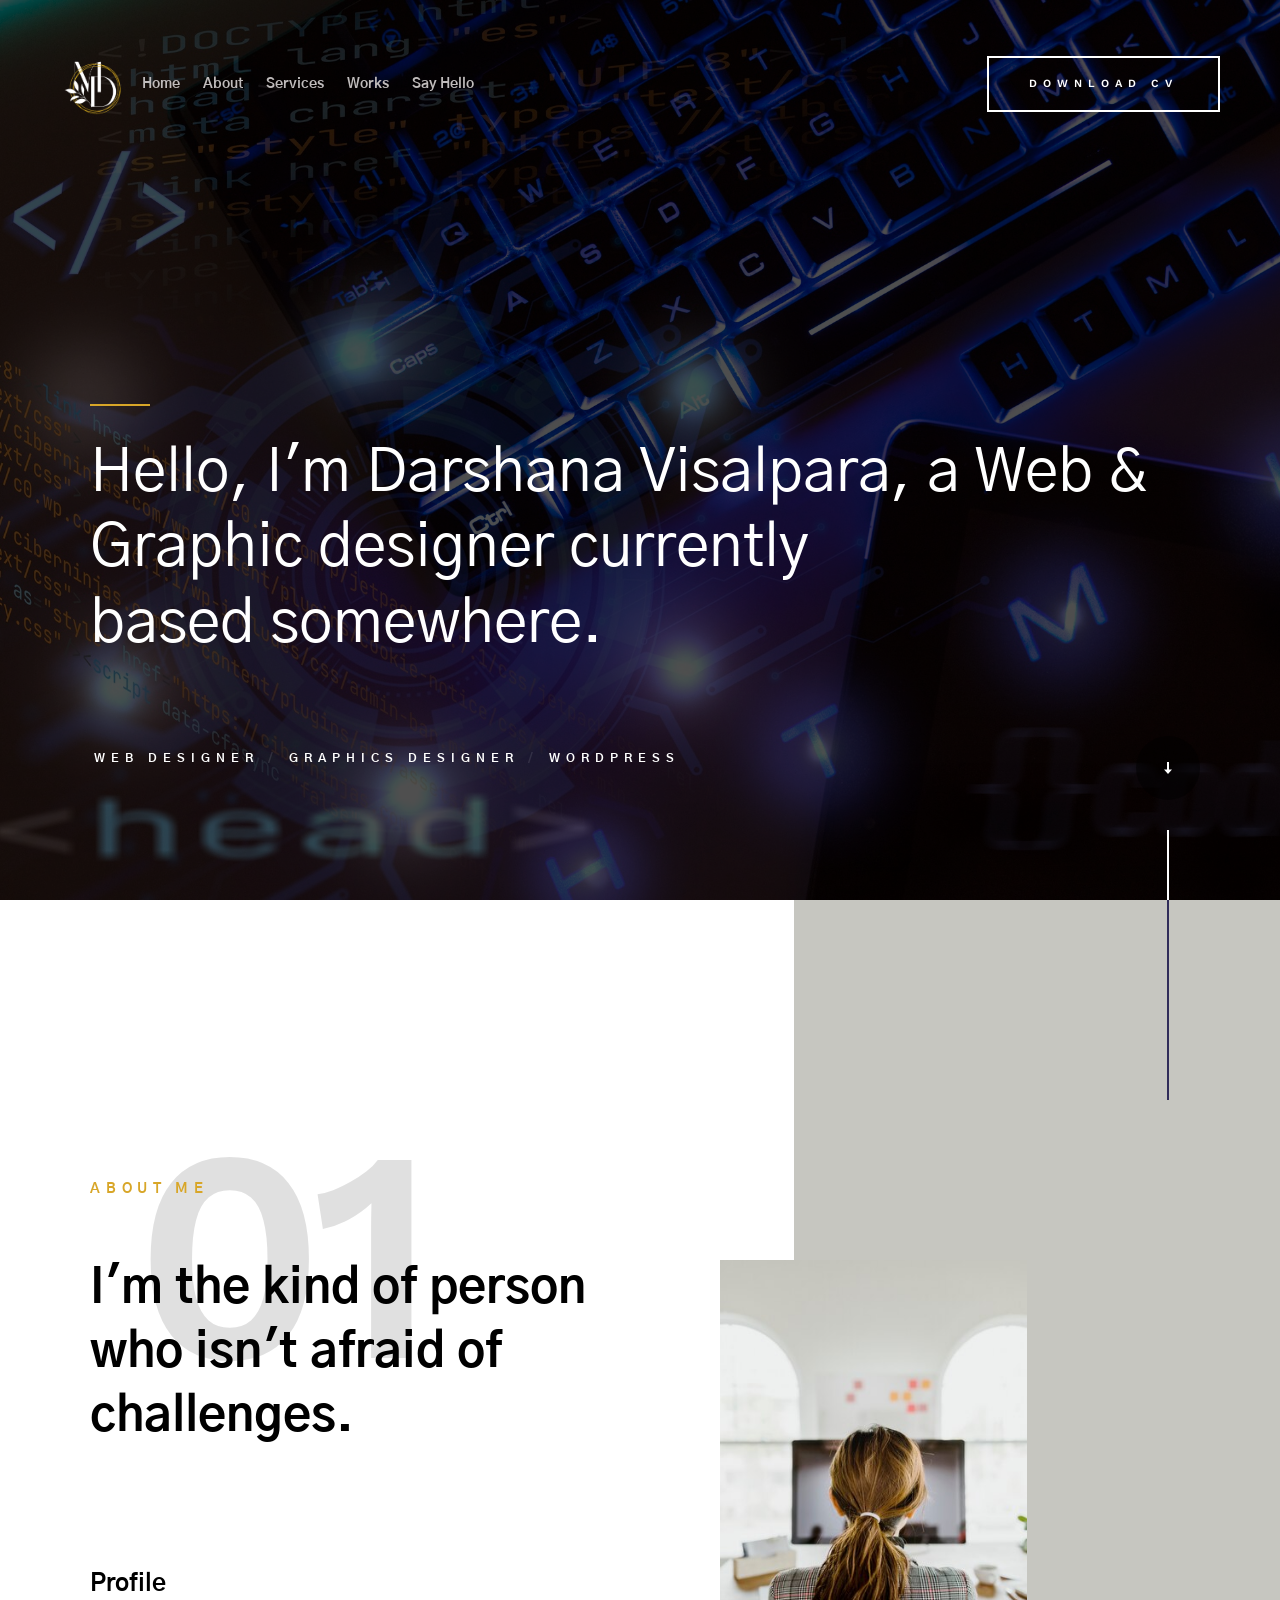
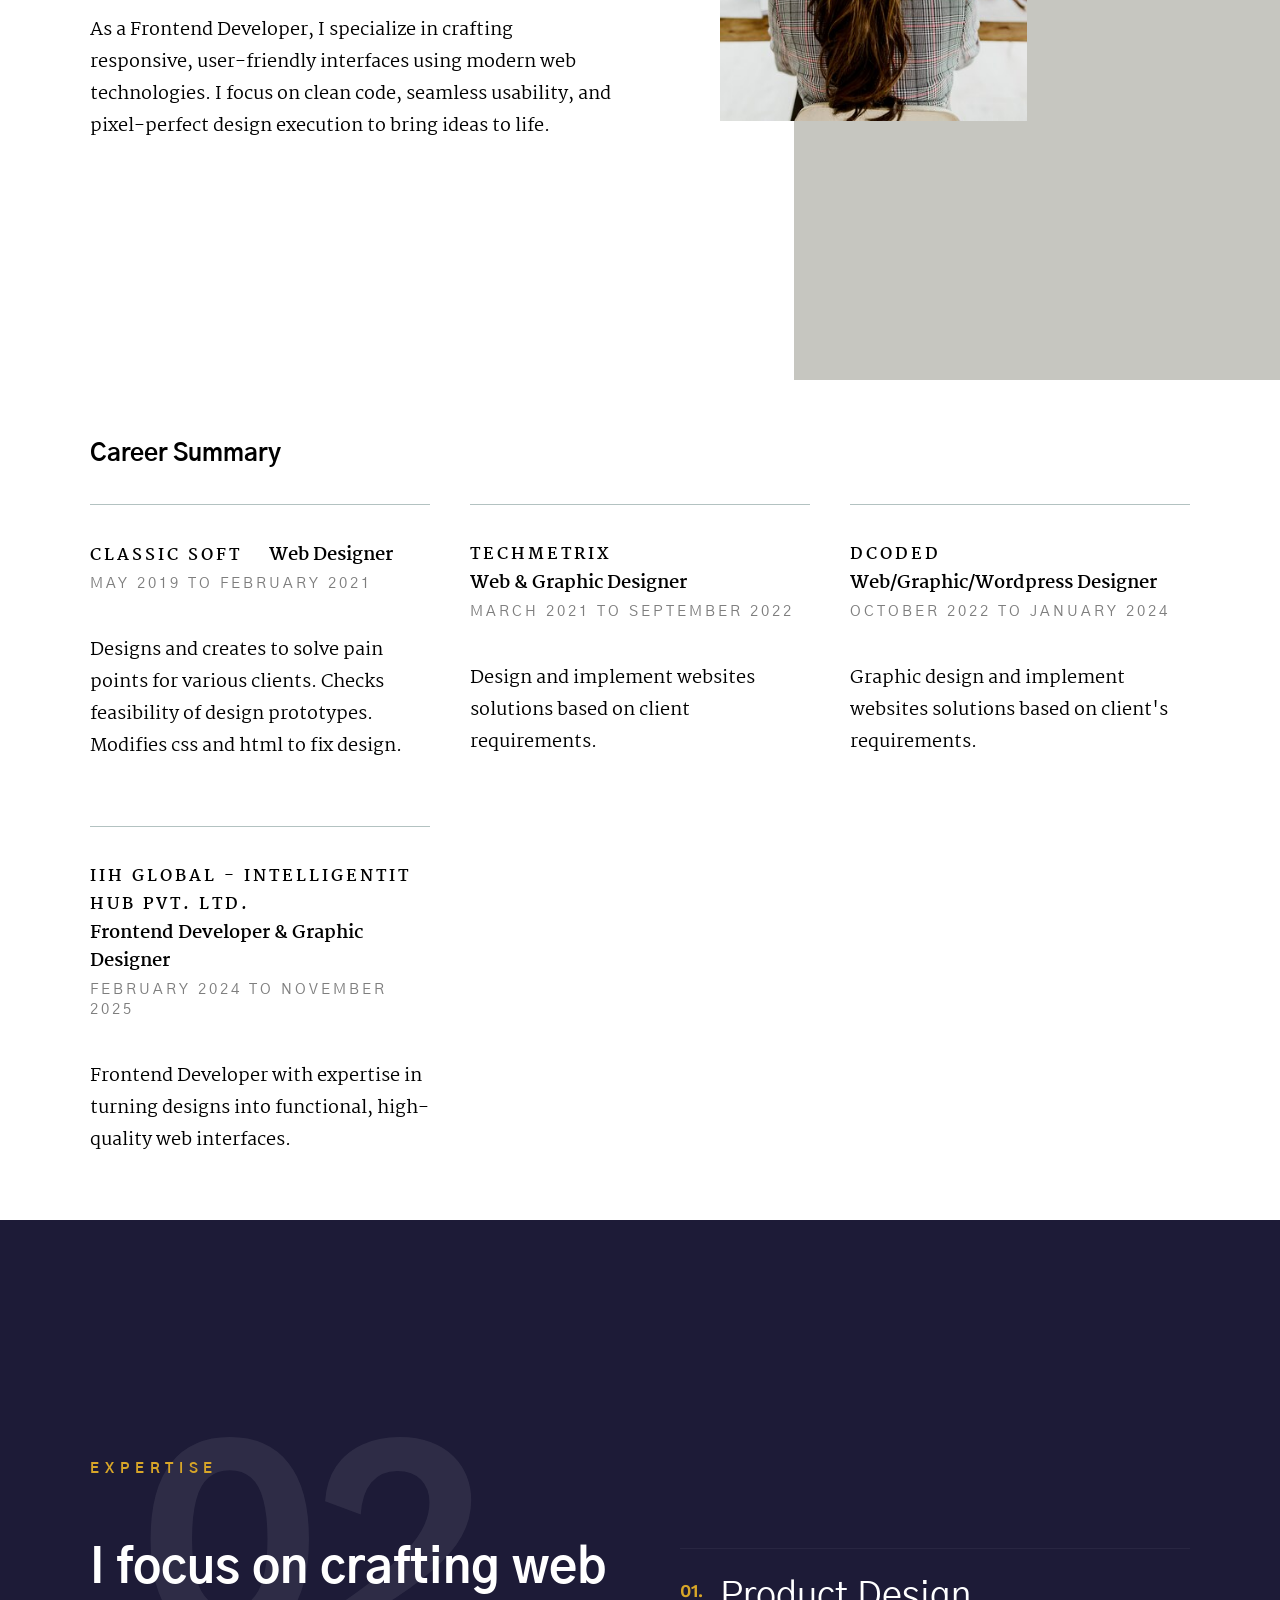
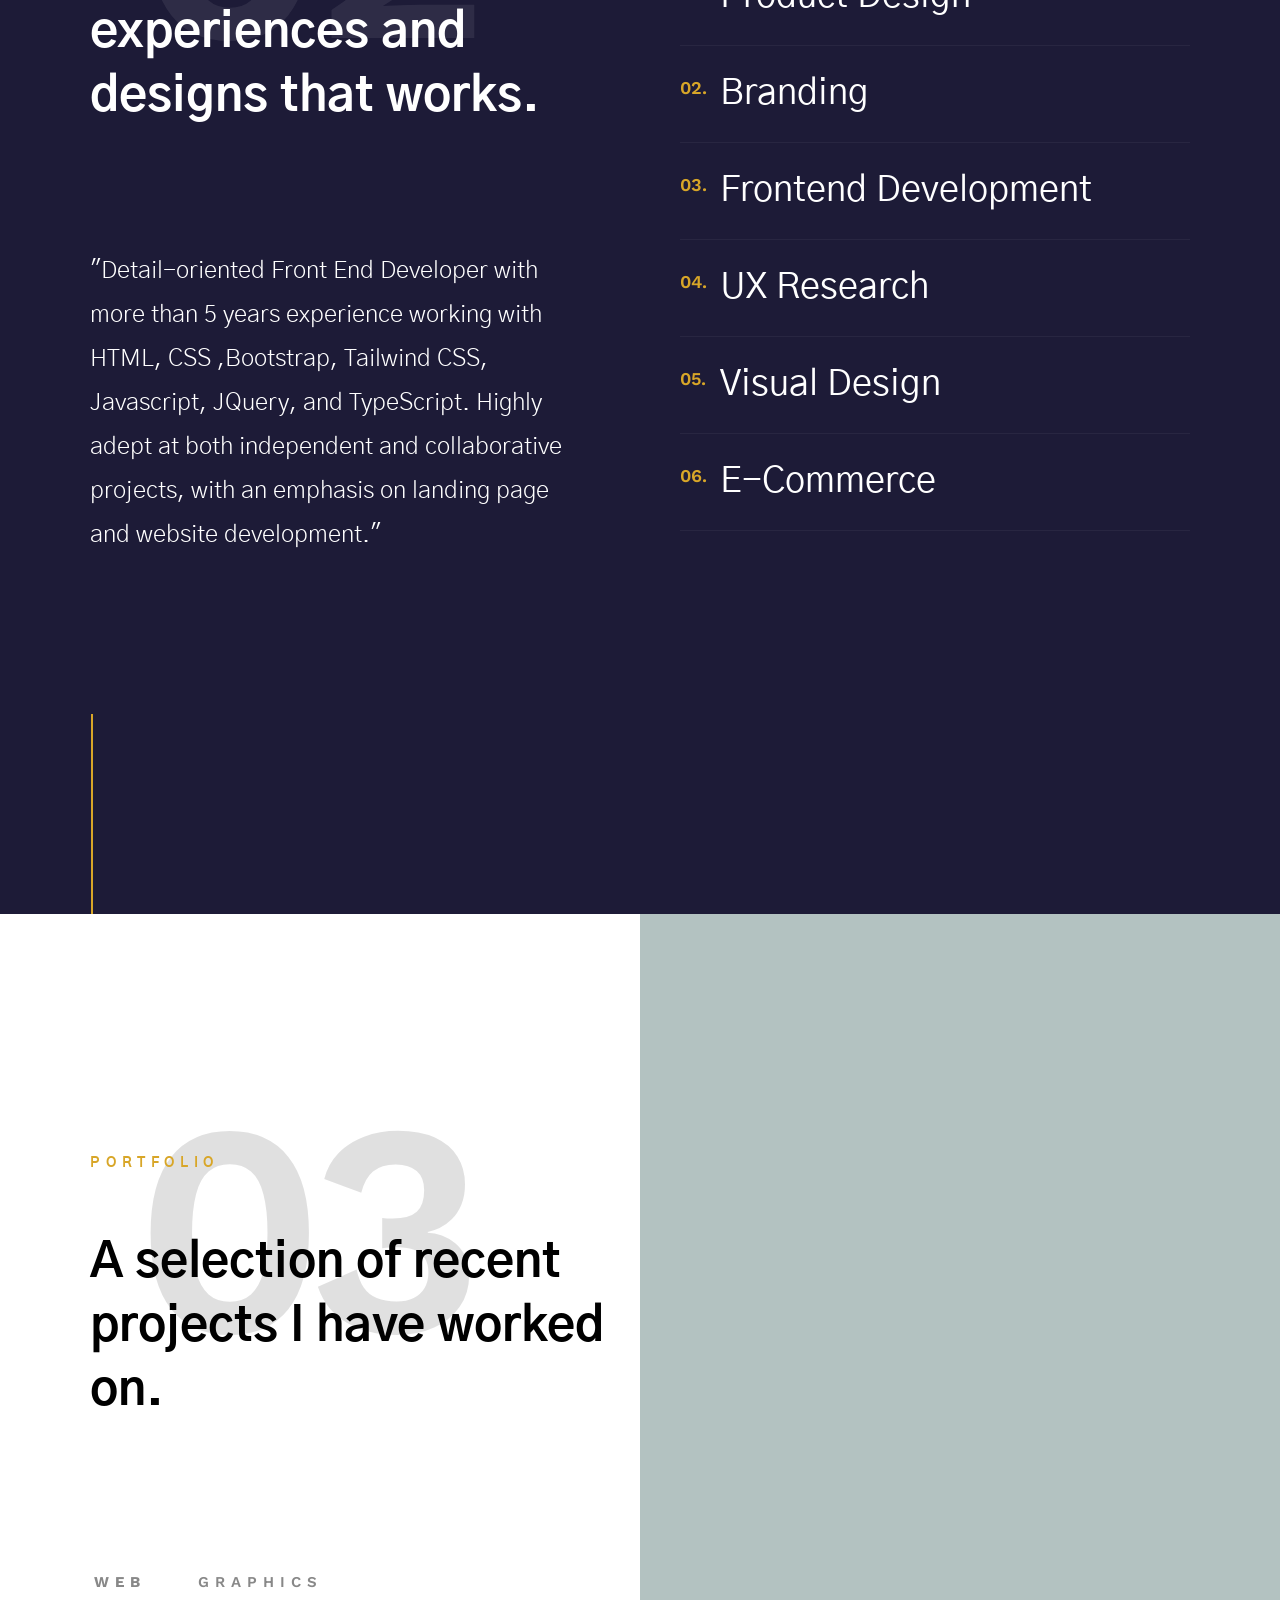
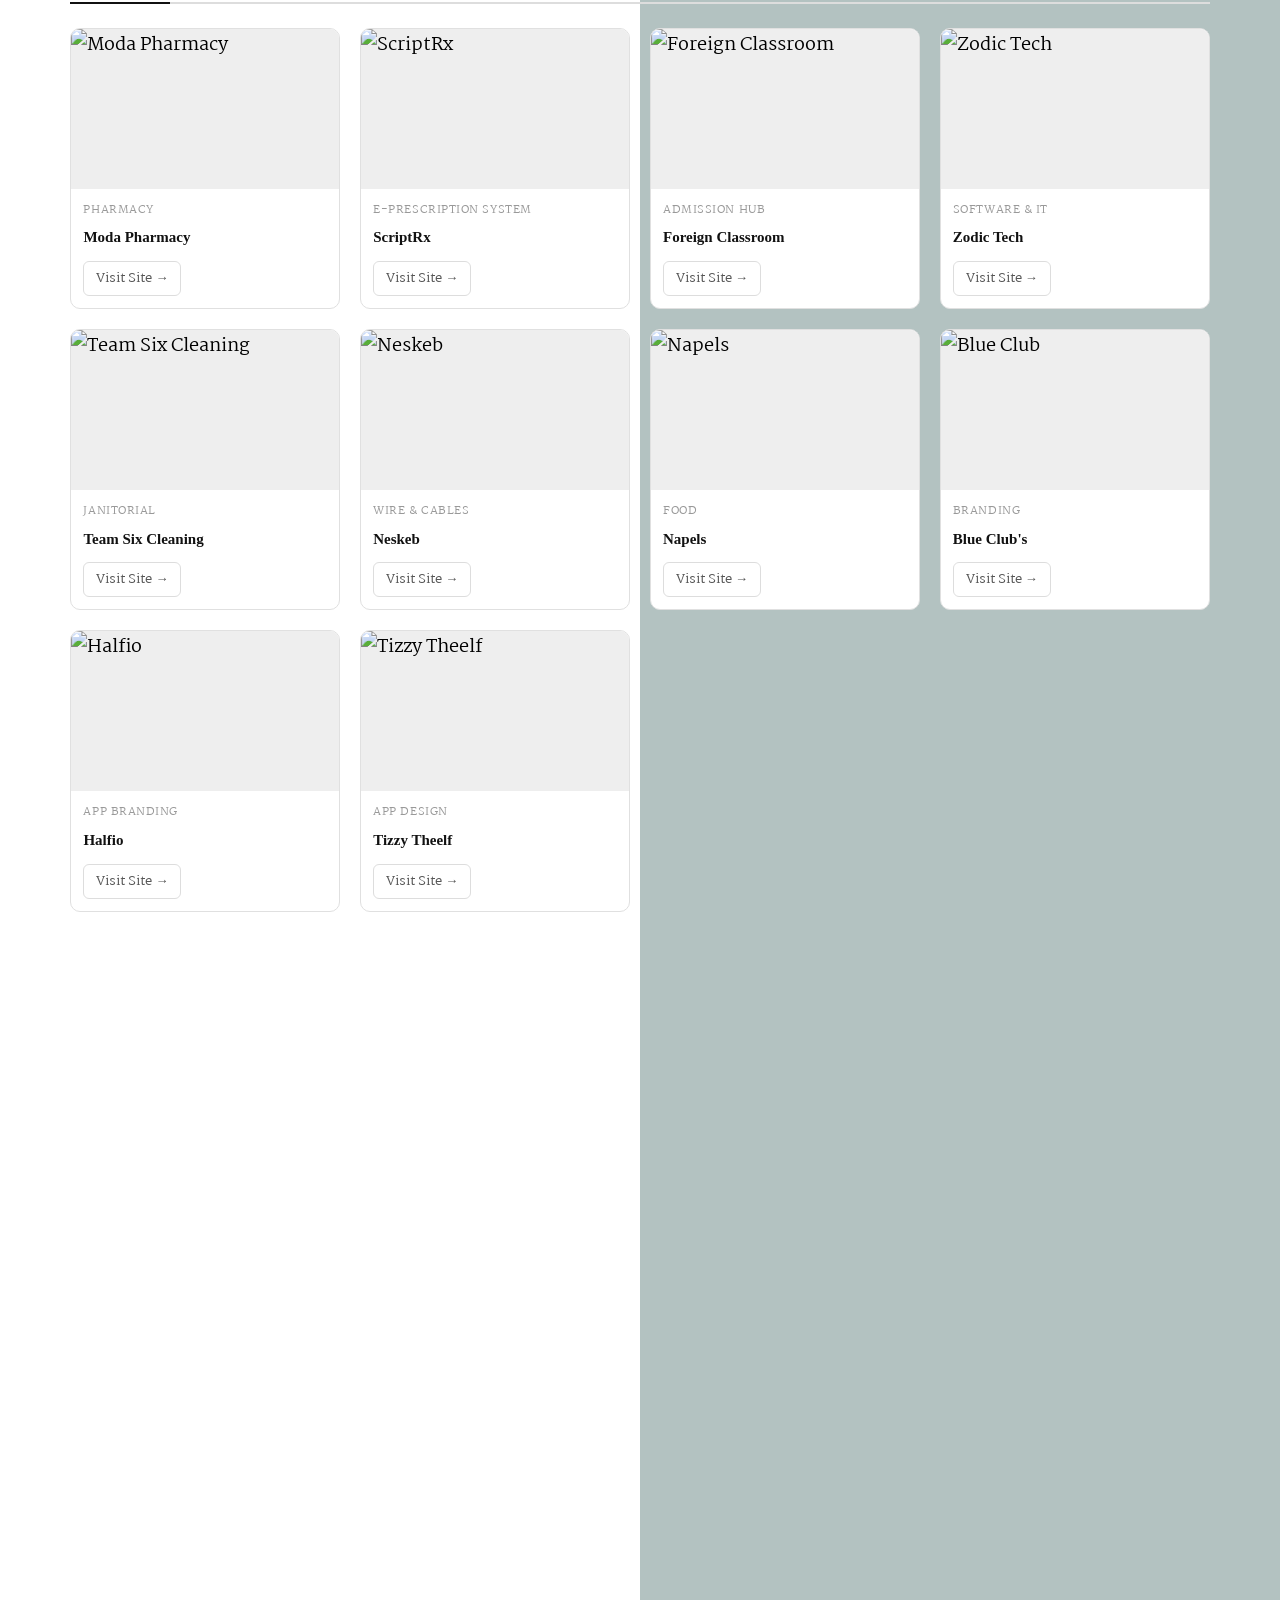
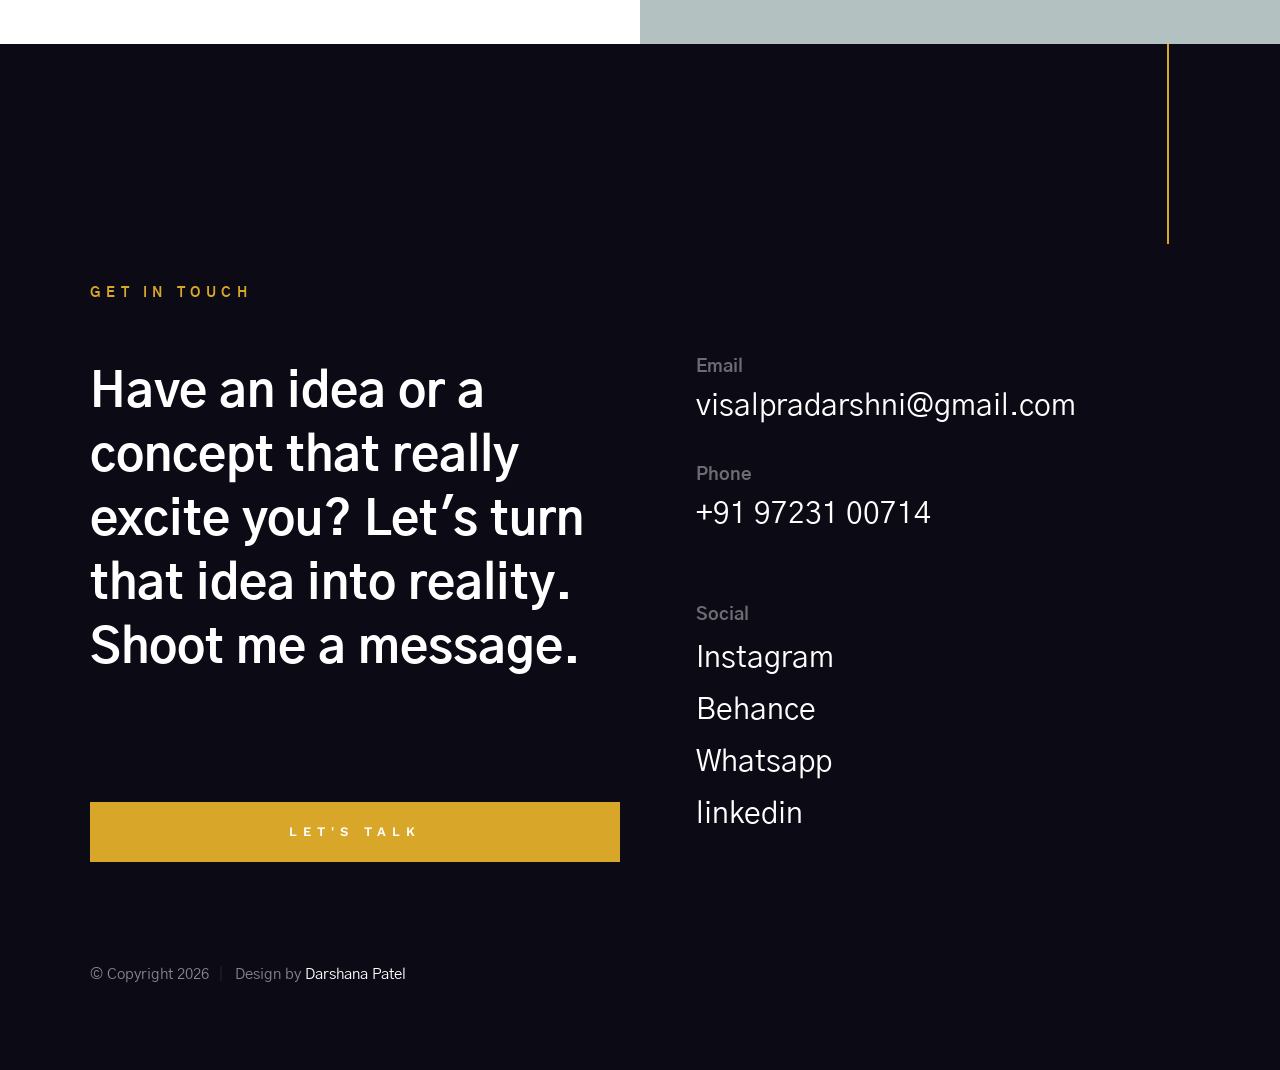
==== commit 1955560b: "some changes" ====
--- a/index.html
+++ b/index.html
@@ -1,5 +1,6 @@
 <!DOCTYPE html>
 <html class="no-js" lang="en">
+
 <head>
 
     <!--- basic page needs
@@ -57,7 +58,7 @@
         </div>
 
         <div class="header-content">
-    
+
             <nav class="row header-nav-wrap">
                 <ul class="header-nav">
                     <li><a class="smoothscroll" href="#hero" title="Intro">Home</a></li>
@@ -72,23 +73,25 @@
 
         </div> <!-- end header-content -->
 
-        <a class="header-menu-toggle" href="#0" ><span>Menu</span></a>
-
-    </header> 
+        <a class="header-menu-toggle" href="#0"><span>Menu</span></a>
+
+    </header>
 
 
     <!-- hero
     ================================================== -->
-    <section id="hero" class="s-hero target-section" data-parallax="scroll" data-image-src="images/composition-with-html-system-websites.webp" data-natural-width=3000 data-natural-height=2000 data-position-y=center>
+    <section id="hero" class="s-hero target-section" data-parallax="scroll"
+        data-image-src="images/composition-with-html-system-websites.webp" data-natural-width=3000
+        data-natural-height=2000 data-position-y=center>
 
         <div class="row hero-content">
 
             <div class="column large-full">
 
                 <h1>
-                Hello, I'm Darshana Visalpara,
-                a Web & Graphic designer currently <br>
-                based somewhere.
+                    Hello, I'm Darshana Visalpara,
+                    a Web & Graphic designer currently <br>
+                    based somewhere.
                 </h1>
 
                 <ul class="hero-social">
@@ -103,13 +106,15 @@
                     </li>
                 </ul> <!-- end hero-social -->
 
-            </div> 
+            </div>
 
         </div> <!-- end hero-content -->
 
         <div class="hero-scroll">
             <a href="#about" class="scroll-link smoothscroll">
-                <svg xmlns="http://www.w3.org/2000/svg" width="24" height="24" viewBox="0 0 24 24"><path d="M12 24l-8-9h6v-15h4v15h6z"/></svg>
+                <svg xmlns="http://www.w3.org/2000/svg" width="24" height="24" viewBox="0 0 24 24">
+                    <path d="M12 24l-8-9h6v-15h4v15h6z" />
+                </svg>
             </a>
         </div> <!-- end hero-scroll -->
 
@@ -133,14 +138,15 @@
                     </div>
 
                     <div class="profile-pic" data-aos="fade-up">
-                        <img src="images/profile-pic1.jpg" 
-                              alt="">
+                        <img src="images/profile-pic1.jpg" alt="">
                     </div>
 
                     <h3 data-aos="fade-up">Profile</h3>
 
                     <p data-aos="fade-up">
-                        As a Frontend Developer, I specialize in crafting responsive, user-friendly interfaces using modern web technologies. I focus on clean code, seamless usability, and pixel-perfect design execution to bring ideas to life.
+                        As a Frontend Developer, I specialize in crafting responsive, user-friendly interfaces using
+                        modern web technologies. I focus on clean code, seamless usability, and pixel-perfect design
+                        execution to bring ideas to life.
                     </p>
 
                 </div>
@@ -157,7 +163,7 @@
                 </div>
             </div>
 
-            <div class="row block-large-1-3 block-900-full work-positions">               
+            <div class="row block-large-1-3 block-900-full work-positions">
                 <div class="column" data-aos="fade-up">
                     <div class="position">
                         <div class="position__header">
@@ -173,7 +179,7 @@
                         <p>
                             Designs and creates to solve pain points for various clients.
                             Checks feasibility of design prototypes.
-                            Modifies css and html to fix design.                           
+                            Modifies css and html to fix design.
                         </p>
                     </div>
                 </div> <!-- end column -->
@@ -190,7 +196,7 @@
                         </div>
 
                         <p>
-                        Design and implement websites solutions based on client requirements.
+                            Design and implement websites solutions based on client requirements.
                         </p>
                     </div>
                 </div> <!-- end column -->
@@ -202,12 +208,12 @@
                                 <span class="position__pos">Web/Graphic/Wordpress Designer</span>
                             </h6>
                             <div class="position__timeframe">
-                                October 2022 to january 2024 
+                                October 2022 to january 2024
                             </div>
                         </div>
 
                         <p>
-                         Graphic design and implement websites solutions based on client's requirements.
+                            Graphic design and implement websites solutions based on client's requirements.
                         </p>
                     </div>
                 </div> <!-- end column -->
@@ -224,7 +230,8 @@
                         </div>
 
                         <p>
-                         Frontend Developer with expertise in turning designs into functional, high-quality web interfaces.
+                            Frontend Developer with expertise in turning designs into functional, high-quality web
+                            interfaces.
                         </p>
                     </div>
                 </div> <!-- end column -->
@@ -238,7 +245,7 @@
     <!-- services
     ================================================== -->
     <section id="services" class="s-services target-section h-dark-bg">
-        
+
         <div class="row s-services__content">
 
             <div class="vert-line"></div>
@@ -248,16 +255,16 @@
                     <h3 class="subhead">Expertise</h3>
 
                     <h1 class="display-1">
-                    I focus on crafting web experiences
-                    and designs that works.
+                        I focus on crafting web experiences
+                        and designs that works.
                     </h1>
                 </div>
 
                 <p class="lead" data-aos="fade-up">
-                "Detail-oriented Front End Developer with more than 5 years 
-                experience working with HTML, CSS ,Bootstrap, Tailwind CSS, Javascript, JQuery, and TypeScript.
-                Highly adept at both independent and collaborative projects, with an emphasis 
-                on landing page and website development."
+                    "Detail-oriented Front End Developer with more than 5 years
+                    experience working with HTML, CSS ,Bootstrap, Tailwind CSS, Javascript, JQuery, and TypeScript.
+                    Highly adept at both independent and collaborative projects, with an emphasis
+                    on landing page and website development."
                 </p>
             </div> <!-- end  s-services--leftcol -->
 
@@ -267,19 +274,19 @@
                         <div class="services-list__item-header">
                             <h5>Product Design</h5>
                         </div>
-                        
+
                     </li> <!-- services-list__item -->
                     <li class="services-list__item">
                         <div class="services-list__item-header">
                             <h5>Branding</h5>
                         </div>
-                       
+
                     </li> <!-- services-list__item -->
                     <li class="services-list__item">
                         <div class="services-list__item-header">
                             <h5>Frontend Development</h5>
                         </div>
-                        
+
                     </li> <!-- services-list__item -->
                     <li class="services-list__item">
                         <div class="services-list__item-header">
@@ -321,198 +328,141 @@
 
         <div class="row s-porfolio__list block-large-1-3 block-tab-full collapse">
 
-            <div class="column" data-aos="fade-up">
-                <div class="folio-item">
-                    <div class="folio-item__thumb">
-                        <a class="folio-item__thumb-link" href="../portfolio.github.io/images/portfolio/moda.webp" title="Windows in The City" data-size="1050x700">
-                            <img src="../portfolio.github.io/images/portfolio/moda.webp"  alt="">
-                        </a>
-                    </div>
-                    <div class="folio-item__info">
-                        <div class="folio-item__cat">Pharmacy</div>
-                        <h4 class="folio-item__title">Moda Pharmacy</h4>
-                    </div>
-                    <a href="https://www.modapharmacy.co.uk/" title="Project Link" class="folio-item__project-link" target="_blank">Project Link</a>
-                    
-                </div>
-            </div> 
-            <!-- end column -->
-
-             <div class="column" data-aos="fade-up">
-                <div class="folio-item">
-                    <div class="folio-item__thumb">
-                        <a class="folio-item__thumb-link" href="../portfolio.github.io/images/portfolio/scriptrx.webp" title="Windows in The City" data-size="1050x700">
-                            <img src="../portfolio.github.io/images/portfolio/scriptrx.webp"  alt="">
-                        </a>
-                    </div>
-                    <div class="folio-item__info">
-                        <div class="folio-item__cat">E-prescription System</div>
-                        <h4 class="folio-item__title">ScriptRx</h4>
-                    </div>
-                    <a href="https://scriptrx.co.uk/" title="Project Link" class="folio-item__project-link" target="_blank">Project Link</a>
-                    
-                </div>
-            </div> 
-
-            <div class="column" data-aos="fade-up">
-                <div class="folio-item">
-                    <div class="folio-item__thumb">
-                        <a class="folio-item__thumb-link" href="../portfolio.github.io/images/portfolio/foreignclassroom.webp" title="Windows in The City" data-size="1050x700">
-                            <img src="../portfolio.github.io/images/portfolio/foreignclassroom.webp"  alt="">
-                        </a>
-                    </div>
-                    <div class="folio-item__info">
-                        <div class="folio-item__cat">Admission Hub</div>
-                        <h4 class="folio-item__title">Foreign Classroom</h4>
-                    </div>
-                    <a href="https://foreignclassroom.com/" title="Project Link" class="folio-item__project-link" target="_blank">Project Link</a>
-                    
-                </div>
-            </div> 
-            <!-- end column -->
-
-            <div class="column" data-aos="fade-up">
-                <div class="folio-item">
-                    <div class="folio-item__thumb">
-                        <a class="folio-item__thumb-link" href="../portfolio.github.io/images/portfolio/blueclub.webp" title="Windows in The City" data-size="1050x700">
-                            <img src="../portfolio.github.io/images/portfolio/blueclub.webp"  alt="">
-                        </a>
-                    </div>
-                    <div class="folio-item__info">
-                        <div class="folio-item__cat">Branding</div>
-                        <h4 class="folio-item__title">Blue Club's</h4>
-                    </div>
-                    <a href="https://blueclub.in/" title="Project Link" class="folio-item__project-link" target="_blank">Project Link</a>
-                    
-                </div>
-            </div> 
-
-            <div class="column" data-aos="fade-up">
-                <div class="folio-item">
-                    <div class="folio-item__thumb">
-                        <a class="folio-item__thumb-link" href="../portfolio.github.io/images/portfolio/halfio.webp" title="Windows in The City" data-size="1050x700">
-                            <img src="../portfolio.github.io/images/portfolio/halfio.webp"  alt="">
-                        </a>
-                    </div>
-                    <div class="folio-item__info">
-                        <div class="folio-item__cat">App Branding</div>
-                        <h4 class="folio-item__title">Halfio</h4>
-                    </div>
-                    <a href="https://visalpradarshni.github.io/Helfio" title="Project Link" class="folio-item__project-link" target="_blank">Project Link</a>
-                    
-                </div>
-            </div> 
-            <!-- end column -->
-           <div class="column" data-aos="fade-up">
-                <div class="folio-item">
-                    <div class="folio-item__thumb">
-                        <a class="folio-item__thumb-link" href="../portfolio.github.io/images/portfolio/tizzytheelf.webp" title="Building Blocks" data-size="1050x700">
-                            <img src="../portfolio.github.io/images/portfolio/tizzytheelf.webp" alt="">
-                        </a>
-                    </div>
-                    <div class="folio-item__info">
-                        <div class="folio-item__cat">App Design</div>
-                        <h4 class="folio-item__title">Tizzy Theelf</h4>
-                    </div>
-                    <a href="https://tizzytheelf.app/" target="_blank" title="Project Link" class="folio-item__project-link">Project Link</a>
-                    
-                </div>
-            </div> 
-            <!-- end column -->
-
-            <div class="column" data-aos="fade-up">
-                <div class="folio-item">
-                    <div class="folio-item__thumb">
-                        <a class="folio-item__thumb-link" href="../portfolio.github.io/images/portfolio/website-zodic.webp" title="Building Blocks" data-size="1050x700">
-                            <img src="../portfolio.github.io/images/portfolio/website-zodic.webp" alt="">
-                        </a>
-                    </div>
-                    <div class="folio-item__info">
-                        <div class="folio-item__cat">Software and IT Services</div>
-                        <h4 class="folio-item__title">Zodic Tech</h4>
-                    </div>
-                    <a href="https://visalpradarshni.github.io/website-zodic/" target="_blank" title="Project Link" class="folio-item__project-link">Project Link</a>
-                    
-                </div>
-            </div> 
-            <!-- end column -->
-            <div class="column" data-aos="fade-up">
-                <div class="folio-item">
-                    <div class="folio-item__thumb">
-                        <a class="folio-item__thumb-link" href="../portfolio.github.io/images/portfolio/teamsixcleaning.webp" Title="Shout and Jump" data-size="1050x700">
-                            <img src="../portfolio.github.io/images/portfolio/teamsixcleaning.webp"  alt="">
-                        </a>
-                    </div>
-                    <div class="folio-item__info">
-                        <div class="folio-item__cat">Best Janitorial </div>
-                        <h4 class="folio-item__title">Team Six Cleaning</h4>
-                    </div>
-                    <a href="https://teamsixcleaning.com/" title="Project Link" class="folio-item__project-link" target="_blank">Project Link</a>
-                    
-                </div>
-            </div> <!-- end column -->
-            <div class="column" data-aos="fade-up">
-                <div class="folio-item">
-                    <div class="folio-item__thumb">
-                        <a class="folio-item__thumb-link"  href="../portfolio.github.io/images/portfolio/neskeb.webp" title="Sand Dunes" data-size="1050x700">
-                            <img src="../portfolio.github.io/images/portfolio/neskeb.webp"  alt="">
-                        </a>
-                    </div>
-                    <div class="folio-item__info">
-                        <div class="folio-item__cat">Wire & Cables</div>
-                        <h4 class="folio-item__title">Neskeb</h4>
-                    </div>
-                    <a href="https://www.neskeb.com/"  target="_blank" title="Project Link" class="folio-item__project-link">Project Link</a>
-                    
-                </div>
-            </div> <!-- end column -->
-
-            <!---<div class="column" data-aos="fade-up">
-                <div class="folio-item">
-                    <div class="folio-item__thumb">
-                        <a class="folio-item__thumb-link"  href="../portfolio.github.io/images/portfolio/tett-eiendom.webp" title="Sand Dunes" data-size="1050x700">
-                            <img src="../portfolio.github.io/images/portfolio/tett-eiendom.webp"  alt="">
-                        </a>
-                    </div>
-                    <div class="folio-item__info">
-                        <div class="folio-item__cat">House</div>
-                        <h4 class="folio-item__title">Tett Eiendom</h4>
-                    </div>
-                    <a href="https://tett-eiendom.no/"  target="_blank" title="Project Link" class="folio-item__project-link">Project Link</a>
-                    
-                </div>
-            </div> ---> 
-            <!-- end column -->
-            
-            <div class="column" data-aos="fade-up">
-                <div class="folio-item">
-                    <div class="folio-item__thumb">
-                        <a class="folio-item__thumb-link"  href="../portfolio.github.io/images/portfolio/napels.webp" title="Sand Dunes" data-size="1050x700">
-                            <img src="../portfolio.github.io/images/portfolio/napels.webp"  alt="">
-                        </a>
-                    </div>
-                    <div class="folio-item__info">
-                        <div class="folio-item__cat">Food</div>
-                        <h4 class="folio-item__title">Napels</h4>
-                    </div>
-                    <a href="https://naplespizza.in/"  target="_blank" title="Project Link" class="folio-item__project-link">Project Link</a>
-                    
-                </div>
-            </div> <!-- end column -->
-            
+            <div class="portpolio-tabs">
+                <button class="pottpoliobtn-tab active" onclick="showTab('web', this)">Web</button>
+                <button class="pottpoliobtn-tab" onclick="showTab('graphics', this)">Graphics</button>
+            </div>
+
+            <!-- Web Tab -->
+            <div id="web" class="tab-panel-portpolio active">
+
+                <div class="card-portpolio">
+                    <img src="../portfolio.github.io/images/portfolio/moda.webp" alt="Moda Pharmacy">
+                    <div class="card-portpolio-body">
+                        <div class="card-portpolio-cat">Pharmacy</div>
+                        <div class="card-portpolio-title">Moda Pharmacy</div>
+                        <a href="https://www.modapharmacy.co.uk/" target="_blank" class="card-portpolio-link">Visit Site
+                            →</a>
+                    </div>
+                </div>
+
+                <div class="card-portpolio">
+                    <img src="../portfolio.github.io/images/portfolio/scriptrx.webp" alt="ScriptRx">
+                    <div class="card-portpolio-body">
+                        <div class="card-portpolio-cat">E-prescription System</div>
+                        <div class="card-portpolio-title">ScriptRx</div>
+                        <a href="https://scriptrx.co.uk/" target="_blank" class="card-portpolio-link">Visit Site →</a>
+                    </div>
+                </div>
+
+                <div class="card-portpolio">
+                    <img src="../portfolio.github.io/images/portfolio/foreignclassroom.webp" alt="Foreign Classroom">
+                    <div class="card-portpolio-body">
+                        <div class="card-portpolio-cat">Admission Hub</div>
+                        <div class="card-portpolio-title">Foreign Classroom</div>
+                        <a href="https://foreignclassroom.com/" target="_blank" class="card-portpolio-link">Visit Site
+                            →</a>
+                    </div>
+                </div>
+
+                <div class="card-portpolio">
+                    <img src="../portfolio.github.io/images/portfolio/website-zodic.webp" alt="Zodic Tech">
+                    <div class="card-portpolio-body">
+                        <div class="card-portpolio-cat">Software & IT</div>
+                        <div class="card-portpolio-title">Zodic Tech</div>
+                        <a href="https://visalpradarshni.github.io/website-zodic/" target="_blank"
+                            class="card-portpolio-link">Visit Site →</a>
+                    </div>
+                </div>
+
+                <div class="card-portpolio">
+                    <img src="../portfolio.github.io/images/portfolio/teamsixcleaning.webp" alt="Team Six Cleaning">
+                    <div class="card-portpolio-body">
+                        <div class="card-portpolio-cat">Janitorial</div>
+                        <div class="card-portpolio-title">Team Six Cleaning</div>
+                        <a href="https://teamsixcleaning.com/" target="_blank" class="card-portpolio-link">Visit Site
+                            →</a>
+                    </div>
+                </div>
+
+                <div class="card-portpolio">
+                    <img src="../portfolio.github.io/images/portfolio/neskeb.webp" alt="Neskeb">
+                    <div class="card-portpolio-body">
+                        <div class="card-portpolio-cat">Wire & Cables</div>
+                        <div class="card-portpolio-title">Neskeb</div>
+                        <a href="https://www.neskeb.com/" target="_blank" class="card-portpolio-link">Visit Site →</a>
+                    </div>
+                </div>
+
+                <div class="card-portpolio">
+                    <img src="../portfolio.github.io/images/portfolio/napels.webp" alt="Napels">
+                    <div class="card-portpolio-body">
+                        <div class="card-portpolio-cat">Food</div>
+                        <div class="card-portpolio-title">Napels</div>
+                        <a href="https://naplespizza.in/" target="_blank" class="card-portpolio-link">Visit Site →</a>
+                    </div>
+                </div>
+
+                <div class="card-portpolio">
+                    <img src="../portfolio.github.io/images/portfolio/blueclub.webp" alt="Blue Club">
+                    <div class="card-portpolio-body">
+                        <div class="card-portpolio-cat">Branding</div>
+                        <div class="card-portpolio-title">Blue Club's</div>
+                        <a href="https://blueclub.in/" target="_blank" class="card-portpolio-link">Visit Site →</a>
+                    </div>
+                </div>
+
+                <div class="card-portpolio">
+                    <img src="../portfolio.github.io/images/portfolio/halfio.webp" alt="Halfio">
+                    <div class="card-portpolio-body">
+                        <div class="card-portpolio-cat">App Branding</div>
+                        <div class="card-portpolio-title">Halfio</div>
+                        <a href="https://visalpradarshni.github.io/Helfio" target="_blank"
+                            class="card-portpolio-link">Visit Site →</a>
+                    </div>
+                </div>
+
+                <div class="card-portpolio">
+                    <img src="../portfolio.github.io/images/portfolio/tizzytheelf.webp" alt="Tizzy Theelf">
+                    <div class="card-portpolio-body">
+                        <div class="card-portpolio-cat">App Design</div>
+                        <div class="card-portpolio-title">Tizzy Theelf</div>
+                        <a href="https://tizzytheelf.app/" target="_blank" class="card-portpolio-link">Visit Site →</a>
+                    </div>
+                </div>
+
+            </div>
+
+            <!-- Graphics Tab -->
+            <div id="graphics" class="tab-panel-portpolio">
+                <img src="images/portfolio/graphics/1.png" alt="">                
+                <img src="images/portfolio/graphics/3.png" alt="">                
+                <img src="images/portfolio/graphics/4.webp" alt="">                
+                <img src="images/portfolio/graphics/5.webp" alt="">                
+                <img src="images/portfolio/graphics/6.webp" alt="">                
+                <img src="images/portfolio/graphics/7.webp" alt="">                
+                <img src="images/portfolio/graphics/8.webp" alt="">                
+                <img src="images/portfolio/graphics/9.webp" alt="">                
+                <img src="images/portfolio/graphics/10.jpg" alt="">                
+                <img src="images/portfolio/graphics/11.webp" alt="">                
+                <img src="images/portfolio/graphics/12.webp" alt="">                
+                <img src="images/portfolio/graphics/13.webp" alt="">                
+                <img src="images/portfolio/graphics/14.webp" alt="">                
+            </div>
+
 
         </div> <!-- folio-list -->
 
     </section> <!-- end portfolio -->
 
 
-    
+
 
 
     <!-- footer
     ================================================== -->
     <footer class="s-footer h-dark-bg">
-        
+
         <div class="right-vert-line"></div>
 
         <div class="row s-footer__main">
@@ -521,13 +471,14 @@
                     <h3 class="subhead">Get In Touch</h3>
 
                     <h1 class="display-1">
-                    Have an idea or a concept that really excite you?
-                    Let's turn that idea into reality. Shoot me a message.
+                        Have an idea or a concept that really excite you?
+                        Let's turn that idea into reality. Shoot me a message.
                     </h1>
                 </div>
 
                 <div class="footer-email-us">
-                    <a href="mailto:visalpradarshni@gmail.com" target="_blank" class="btn btn--primary h-full-width">Let's Talk</a>
+                    <a href="mailto:visalpradarshni@gmail.com" target="_blank"
+                        class="btn btn--primary h-full-width">Let's Talk</a>
                 </div>
             </div>
 
@@ -555,10 +506,13 @@
                             Social
                         </h5>
                         <ul class="footer-contact-block__list">
-                            <li><a href="https://www.instagram.com/miraculous.md/?igshid=YTQwZjQ0NmI0OA%3D%3D" target="_blank">Instagram</a></li>
+                            <li><a href="https://www.instagram.com/miraculous.md/?igshid=YTQwZjQ0NmI0OA%3D%3D"
+                                    target="_blank">Instagram</a></li>
                             <li><a href="https://www.behance.net/darshanvisalpa" target="_blank">Behance</a></li>
-                            <li><a href="https://api.whatsapp.com/send?phone=9723100714" target="_blank">Whatsapp </a></li>
-                            <li><a href="https://www.linkedin.com/in/darshana-patel-968669297?utm_source=share&utm_campaign=share_via&utm_content=profile&utm_medium=android_app" target="_blank">linkedin</a></li>
+                            <li><a href="https://api.whatsapp.com/send?phone=9723100714" target="_blank">Whatsapp </a>
+                            </li>
+                            <li><a href="https://www.linkedin.com/in/darshana-patel-968669297?utm_source=share&utm_campaign=share_via&utm_content=profile&utm_medium=android_app"
+                                    target="_blank">linkedin</a></li>
 
                         </ul>
                     </div> <!-- end footer-contact-block -->
@@ -568,13 +522,15 @@
 
         <div class="row s-footer__bottom">
             <div class="column large-full ss-copyright">
-                <span>© Copyright <span id="year"></span></span> </span> 
+                <span>© Copyright <span id="year"></span></span> </span>
                 <span>Design by <a href="#">Darshana Patel</a></span>
             </div> <!-- end ss-copyright -->
 
             <div class="ss-go-top">
                 <a class="smoothscroll" title="Back to Top" href="#top">
-                    <svg xmlns="http://www.w3.org/2000/svg" width="24" height="24" viewBox="0 0 24 24"><path d="M12 0l8 9h-6v15h-4v-15h-6z"/></svg>
+                    <svg xmlns="http://www.w3.org/2000/svg" width="24" height="24" viewBox="0 0 24 24">
+                        <path d="M12 0l8 9h-6v15h-4v-15h-6z" />
+                    </svg>
                 </a>
             </div> <!-- end ss-go-top -->
         </div> <!-- end s-footer__bottom -->
@@ -597,9 +553,11 @@
 
             <div class="pswp__ui pswp__ui--hidden">
                 <div class="pswp__top-bar">
-                    <div class="pswp__counter"></div><button class="pswp__button pswp__button--close" title="Close (Esc)"></button> <button class="pswp__button pswp__button--share" title=
-                    "Share"></button> <button class="pswp__button pswp__button--fs" title="Toggle fullscreen"></button> <button class="pswp__button pswp__button--zoom" title=
-                    "Zoom in/out"></button>
+                    <div class="pswp__counter"></div><button class="pswp__button pswp__button--close"
+                        title="Close (Esc)"></button> <button class="pswp__button pswp__button--share"
+                        title="Share"></button> <button class="pswp__button pswp__button--fs"
+                        title="Toggle fullscreen"></button> <button class="pswp__button pswp__button--zoom"
+                        title="Zoom in/out"></button>
                     <div class="pswp__preloader">
                         <div class="pswp__preloader__icn">
                             <div class="pswp__preloader__cut">
@@ -610,8 +568,8 @@
                 </div>
                 <div class="pswp__share-modal pswp__share-modal--hidden pswp__single-tap">
                     <div class="pswp__share-tooltip"></div>
-                </div><button class="pswp__button pswp__button--arrow--left" title="Previous (arrow left)"></button> <button class="pswp__button pswp__button--arrow--right" title=
-                "Next (arrow right)"></button>
+                </div><button class="pswp__button pswp__button--arrow--left" title="Previous (arrow left)"></button>
+                <button class="pswp__button pswp__button--arrow--right" title="Next (arrow right)"></button>
                 <div class="pswp__caption">
                     <div class="pswp__caption__center"></div>
                 </div>
@@ -629,8 +587,4 @@
     <script src="js/main.js"></script>
 
 
-</body>
-
-
-
-
+</body>
--- a/css/main.css
+++ b/css/main.css
@@ -57,7 +57,7 @@
  *
  * ------------------------------------------------------------------- */
 @media screen and (max-width:1000px) {
-  .block-1000-full > .column {
+  .block-1000-full>.column {
     -ms-flex: 0 0 100%;
     -webkit-box-flex: 0;
     flex: 0 0 100%;
@@ -67,7 +67,7 @@
 }
 
 @media screen and (max-width:900px) {
-  .block-900-full > .column {
+  .block-900-full>.column {
     -ms-flex: 0 0 100%;
     -webkit-box-flex: 0;
     flex: 0 0 100%;
@@ -137,7 +137,18 @@
  * # typography & general theme styles
  * 
  * ------------------------------------------------------------------- */
-h1, h2, h3, h4, h5, h6, .h1, .h2, .h3, .h4, .h5, .h6 {
+h1,
+h2,
+h3,
+h4,
+h5,
+h6,
+.h1,
+.h2,
+.h3,
+.h4,
+.h5,
+.h6 {
   font-family: "Gothic A1", sans-serif;
   font-weight: 700;
   font-style: normal;
@@ -147,64 +158,94 @@
   text-rendering: optimizeLegibility;
 }
 
-h1, .h1, h2, .h2, h3, .h3, h4, .h4 {
+h1,
+.h1,
+h2,
+.h2,
+h3,
+.h3,
+h4,
+.h4 {
   margin-top: 6rem;
   margin-bottom: 1.6rem;
 }
 
 @media screen and (max-width:600px) {
-  h1, .h1, h2, .h2, h3, .h3, h4, .h4 {
+
+  h1,
+  .h1,
+  h2,
+  .h2,
+  h3,
+  .h3,
+  h4,
+  .h4 {
     margin-top: 5.6rem;
   }
 
 }
 
-h5, .h5, h6, .h6 {
+h5,
+.h5,
+h6,
+.h6 {
   margin-top: 4.8rem;
   margin-bottom: 1.2rem;
 }
 
 @media screen and (max-width:600px) {
-  h5, .h5, h6, .h6 {
+
+  h5,
+  .h5,
+  h6,
+  .h6 {
     margin-top: 4.4rem;
     margin-bottom: 0.8rem;
   }
 
 }
 
-h1, .h1 {
+h1,
+.h1 {
   font-size: 3.6rem;
   line-height: 1.222;
 }
 
 @media screen and (max-width:600px) {
-  h1, .h1 {
+
+  h1,
+  .h1 {
     font-size: 3.3rem;
   }
 
 }
 
-h2, .h2 {
+h2,
+.h2 {
   font-size: 3.2rem;
   line-height: 1.25;
 }
 
-h3, .h3 {
+h3,
+.h3 {
   font-size: 2.4rem;
   line-height: 1.167;
 }
 
-h4, .h4 {
+h4,
+.h4 {
   font-size: 2.1rem;
   line-height: 1.333;
 }
 
-h5, .h5 {
+h5,
+.h5 {
   font-size: 1.8rem;
   line-height: 1.333;
 }
 
-h6, .h6 {
+h6,
+.h6 {
   font-size: 1.6rem;
   line-height: 1.5;
   text-transform: uppercase;
@@ -360,7 +401,7 @@
   border-radius: 3px;
 }
 
-pre > code {
+pre>code {
   display: block;
   white-space: pre;
   line-height: 2;
@@ -368,7 +409,7 @@
   margin: 0;
 }
 
-pre.prettyprint > code {
+pre.prettyprint>code {
   border: none;
 }
 
@@ -592,7 +633,7 @@
   transform: translate3d(-50%, -50%, 0);
 }
 
-#loader > div {
+#loader>div {
   content: "";
   background: #ffffff;
   width: 6px;
@@ -603,28 +644,28 @@
   border-radius: 50%;
 }
 
-#loader > div:nth-of-type(1) {
+#loader>div:nth-of-type(1) {
   left: 15px;
 }
 
-#loader > div:nth-of-type(3) {
+#loader>div:nth-of-type(3) {
   left: -15px;
 }
 
 /* dots jump */
-.dots-jump > div {
+.dots-jump>div {
   -webkit-animation: dots-jump 1.2s infinite ease;
   animation: dots-jump 1.2s infinite ease;
   -webkit-animation-delay: 0.2s;
   animation-delay: 0.2s;
 }
 
-.dots-jump > div:nth-of-type(1) {
+.dots-jump>div:nth-of-type(1) {
   -webkit-animation-delay: 0.4s;
   animation-delay: 0.4s;
 }
 
-.dots-jump > div:nth-of-type(3) {
+.dots-jump>div:nth-of-type(3) {
   -webkit-animation-delay: 0s;
   animation-delay: 0s;
 }
@@ -660,19 +701,19 @@
 }
 
 /* dots fade */
-.dots-fade > div {
+.dots-fade>div {
   -webkit-animation: dots-fade 1.6s infinite ease;
   animation: dots-fade 1.6s infinite ease;
   -webkit-animation-delay: 0.4s;
   animation-delay: 0.4s;
 }
 
-.dots-fade > div:nth-of-type(1) {
+.dots-fade>div:nth-of-type(1) {
   -webkit-animation-delay: 0.8s;
   animation-delay: 0.8s;
 }
 
-.dots-fade > div:nth-of-type(3) {
+.dots-fade>div:nth-of-type(3) {
   -webkit-animation-delay: 0s;
   animation-delay: 0s;
 }
@@ -708,19 +749,19 @@
 }
 
 /* dots pulse */
-.dots-pulse > div {
+.dots-pulse>div {
   -webkit-animation: dots-pulse 1.2s infinite ease;
   animation: dots-pulse 1.2s infinite ease;
   -webkit-animation-delay: 0.2s;
   animation-delay: 0.2s;
 }
 
-.dots-pulse > div:nth-of-type(1) {
+.dots-pulse>div:nth-of-type(1) {
   -webkit-animation-delay: 0.4s;
   animation-delay: 0.4s;
 }
 
-.dots-pulse > div:nth-of-type(3) {
+.dots-pulse>div:nth-of-type(3) {
   -webkit-animation-delay: 0s;
   animation-delay: 0s;
 }
@@ -874,15 +915,15 @@
   display: inline;
 }
 
-label > .label-text {
+label>.label-text {
   display: inline-block;
   margin-left: 1rem;
   font-family: "Gothic A1", sans-serif;
   line-height: inherit;
 }
 
-label > input[type="checkbox"],
-label > input[type="radio"] {
+label>input[type="checkbox"],
+label>input[type="radio"] {
   margin: 0;
   position: relative;
   top: .2rem;
@@ -924,11 +965,9 @@
  * ------------------------------------------------------------------- */
 input:-webkit-autofill,
 input:-webkit-autofill:hover,
-input:-webkit-autofill:focus
-input:-webkit-autofill,
+input:-webkit-autofill:focus input:-webkit-autofill,
 textarea:-webkit-autofill,
-textarea:-webkit-autofill:hover
-textarea:-webkit-autofill:focus,
+textarea:-webkit-autofill:hover textarea:-webkit-autofill:focus,
 select:-webkit-autofill,
 select:-webkit-autofill:hover,
 select:-webkit-autofill:focus {
@@ -1096,17 +1135,17 @@
   margin: 0;
 }
 
-.lining dt + dt:before,
-.lining dd + dt:before {
+.lining dt+dt:before,
+.lining dd+dt:before {
   content: "\A";
   white-space: pre;
 }
 
-.lining dd + dd:before {
+.lining dd+dd:before {
   content: ", ";
 }
 
-.lining dd + dd:before {
+.lining dd+dd:before {
   content: ", ";
 }
 
@@ -1122,7 +1161,7 @@
   counter-reset: definitions;
 }
 
-.dictionary-style dt + dt:before {
+.dictionary-style dt+dt:before {
   content: ", ";
   margin-left: -0.2em;
 }
@@ -2026,8 +2065,9 @@
   /*background: -webkit-gradient(linear, left top, right top, color-stop(10%, black), to(rgba(0, 0, 0, 0)));
   background: linear-gradient(90deg, black 10%, rgba(0, 0, 0, 0) 100%);
   opacity: .25;
-*/  opacity: 1;
-    background: #000000b0;
+*/
+  opacity: 1;
+  background: #000000b0;
 }
 
 .no-js .s-hero {
@@ -2902,9 +2942,9 @@
 }
 
 .folio-item__thumb img {
-   vertical-align: bottom;
-    object-fit: cover;
-    width: 100%;
+  vertical-align: bottom;
+  object-fit: cover;
+  width: 100%;
 }
 
 /* portfolio info
@@ -2937,11 +2977,13 @@
   font-size: 1.4rem;
   margin-bottom: 0;
 }
+
 a.folio-item__thumb-link img {
   height: 223px;
   object-fit: cover;
   object-position: top;
 }
+
 .folio-item__project-link {
   z-index: 2;
   display: block;
@@ -3419,6 +3461,99 @@
   transform: translate3d(0, 0, 0);
 }
 
+.s-porfolio__list {
+    display: flex;
+    flex-direction: column;
+    
+    position: relative;
+    align-items: stretch;
+    flex-wrap: nowrap;
+}
+
+.portpolio-tabs {
+  display: flex;
+  border-bottom: 2px solid #ddd;
+  margin-bottom: 24px;
+}
+
+.pottpoliobtn-tab {
+  padding: 10px 24px;
+  background: none;
+  border: none;
+  font-size: 15px;
+  cursor: pointer;
+  color: #888;
+  border-bottom: 2px solid transparent;
+  margin-bottom: -2px;
+}
+
+.pottpoliobtn-tab.active {
+  /* color: #111; */
+  font-weight: bold;
+  border-bottom: 2px solid #111;
+}
+
+/* --- Tab content --- */
+.tab-panel-portpolio {
+  display: none;
+}
+
+.tab-panel-portpolio.active {
+ gap: 20px;
+    display: grid;
+    grid-template-columns: repeat(4, 1fr);
+    grid-template-rows: repeat(5, 1fr);
+}
+
+/* --- card-portpolios --- */
+.card-portpolio {
+  background: #fff;
+  border: 1px solid #e0e0e0;
+  border-radius: 10px;
+  overflow: hidden;
+}
+
+.card-portpolio img {
+  width: 100%;
+  height: 160px;
+  object-fit: cover;
+  display: block;
+  background: #eee;
+}
+
+.card-portpolio-body {
+  padding: 12px;
+}
+
+.card-portpolio-cat {
+  font-size: 11px;
+  color: #999;
+  text-transform: uppercase;
+  letter-spacing: 0.05em;
+  margin-bottom: 4px;
+}
+
+.card-portpolio-title {
+  font-size: 15px;
+  font-weight: 600;
+  color: #111;
+  margin-bottom: 10px;
+}
+
+.card-portpolio-link {
+  font-size: 13px;
+  color: #555;
+  text-decoration: none;
+  border: 1px solid #ddd;
+  border-radius: 6px;
+  padding: 5px 12px;
+  display: inline-block;
+}
+
+.card-portpolio-link:hover {
+  background: #f0f0f0;
+}
+
 /* ------------------------------------------------------------------- 
  * responsive:
  * footer
@@ -3446,14 +3581,26 @@
     flex: 0 0 100%;
     max-width: 100%;
   }
-
+.tab-panel-portpolio.active {
+    gap: 20px;
+    display: flex;
+    grid-template-columns: repeat(4, 1fr);
+    grid-template-rows: repeat(5, 1fr);
+    flex-direction: column;
+}
 }
 
 @media screen and (max-width:800px) {
   .s-footer {
     padding-top: 20rem;
   }
-
+.tab-panel-portpolio.active {
+    gap: 20px;
+    display: flex;
+    grid-template-columns: repeat(4, 1fr);
+    grid-template-rows: repeat(5, 1fr);
+    flex-direction: column;
+}
   .ss-copyright {
     padding-right: 10rem;
   }
@@ -3473,7 +3620,13 @@
   .ss-copyright {
     padding-right: 8rem;
   }
-
+.tab-panel-portpolio.active {
+    gap: 20px;
+    display: flex;
+    grid-template-columns: repeat(4, 1fr);
+    grid-template-rows: repeat(5, 1fr);
+    flex-direction: column;
+}
   .ss-copyright span {
     display: block;
   }
@@ -3487,4 +3640,4 @@
     bottom: 4rem;
   }
 
-}
+}
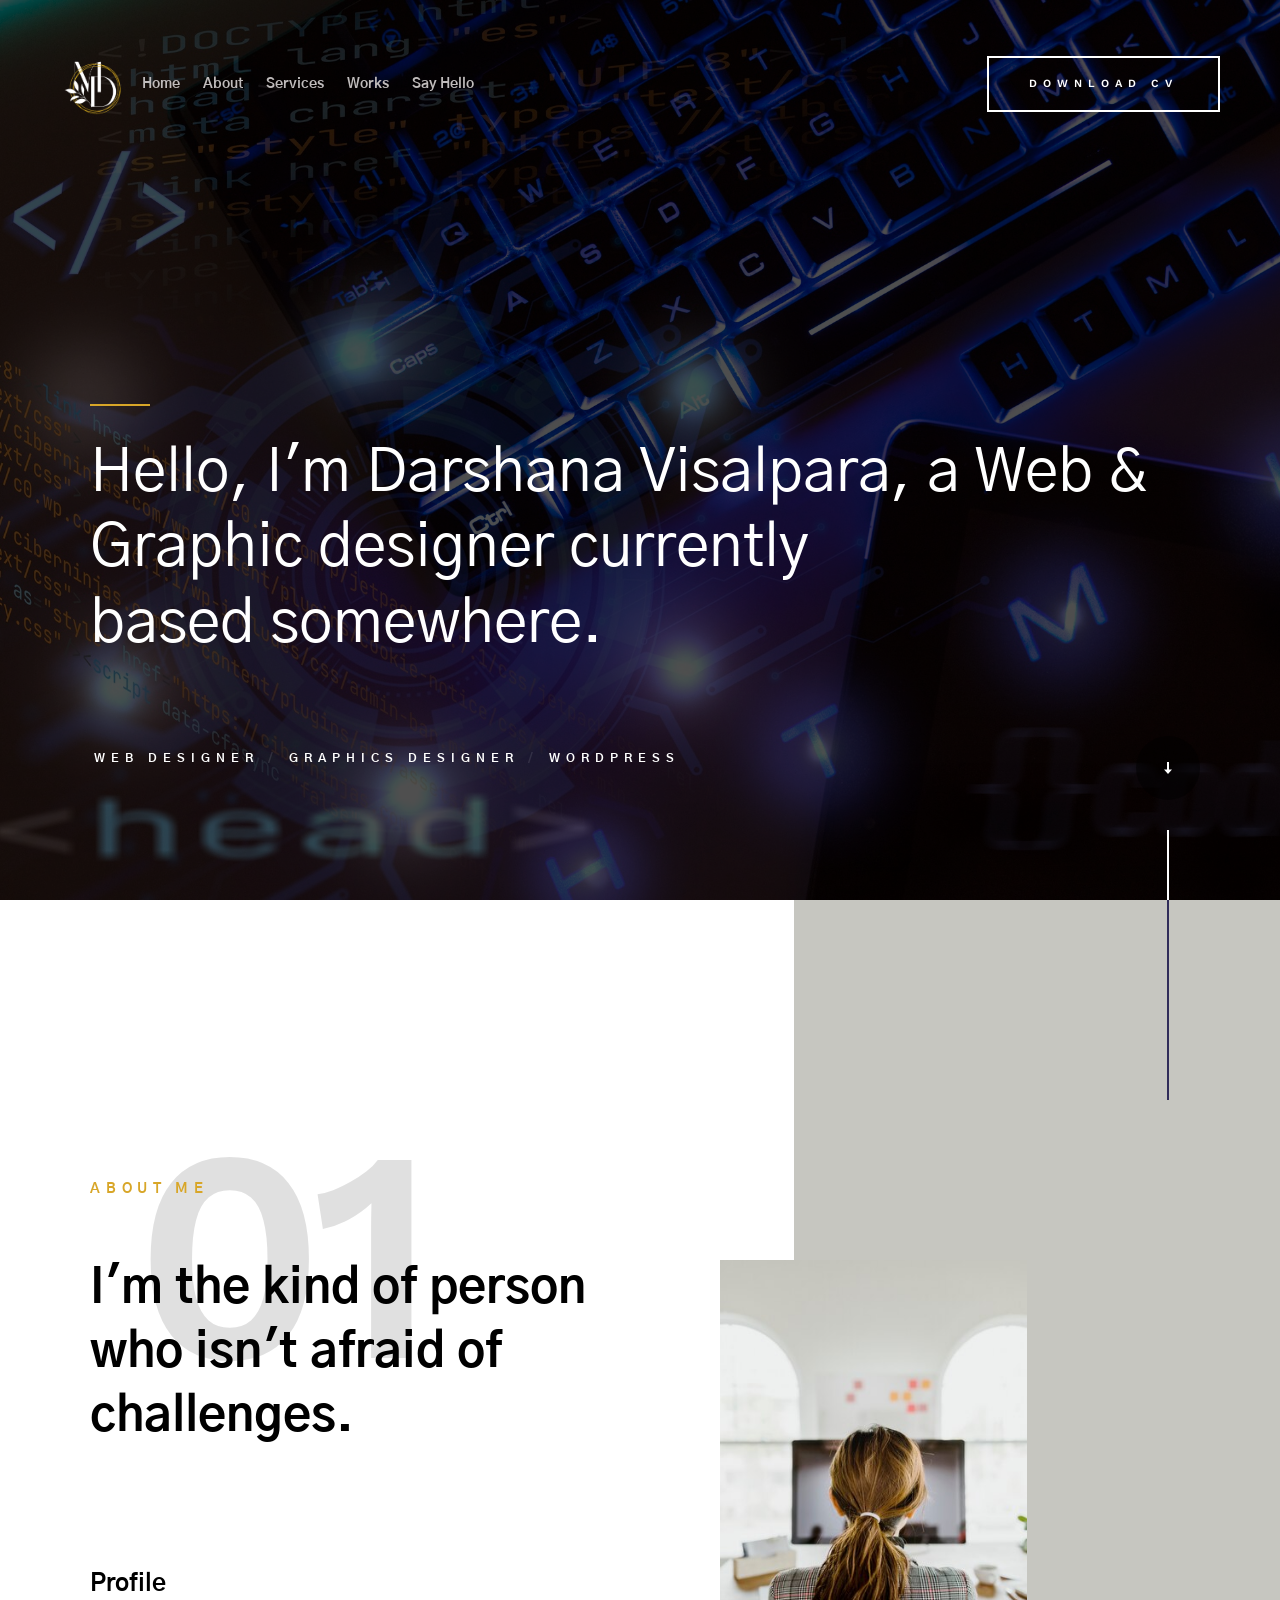
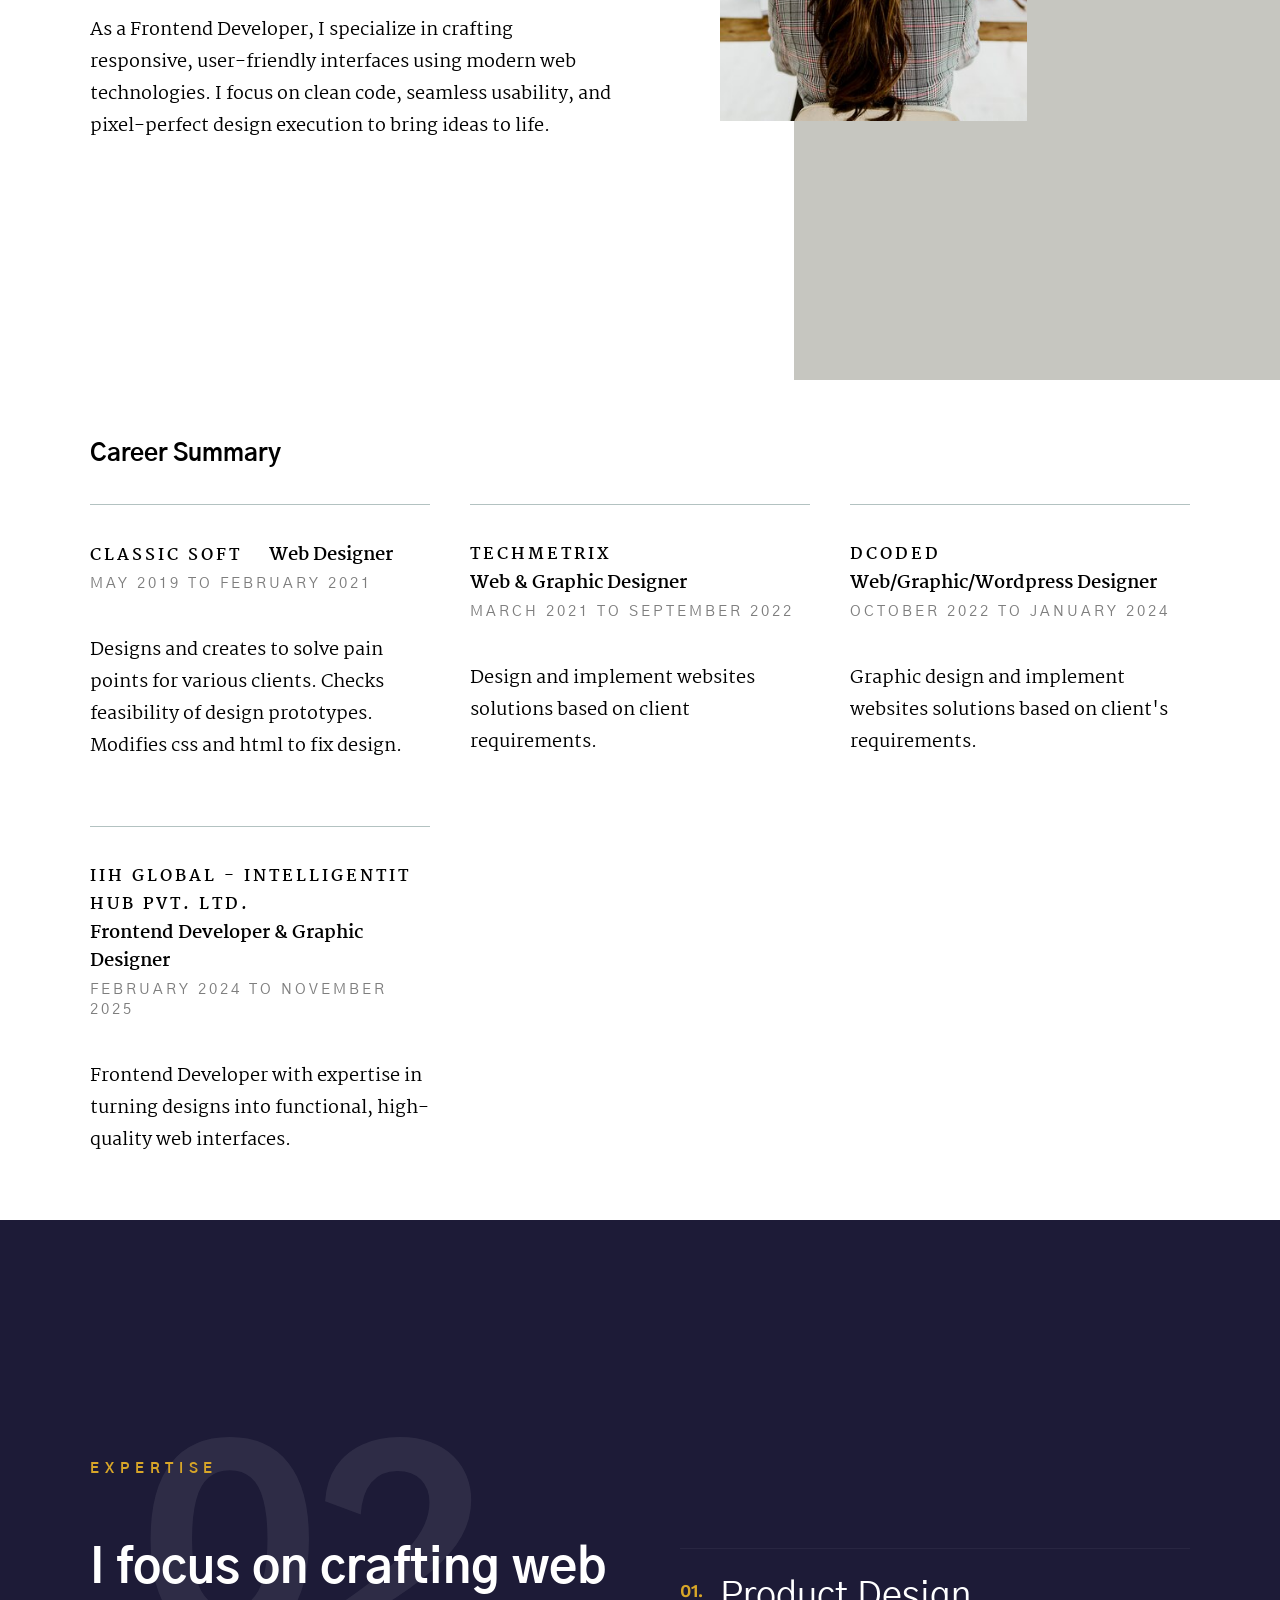
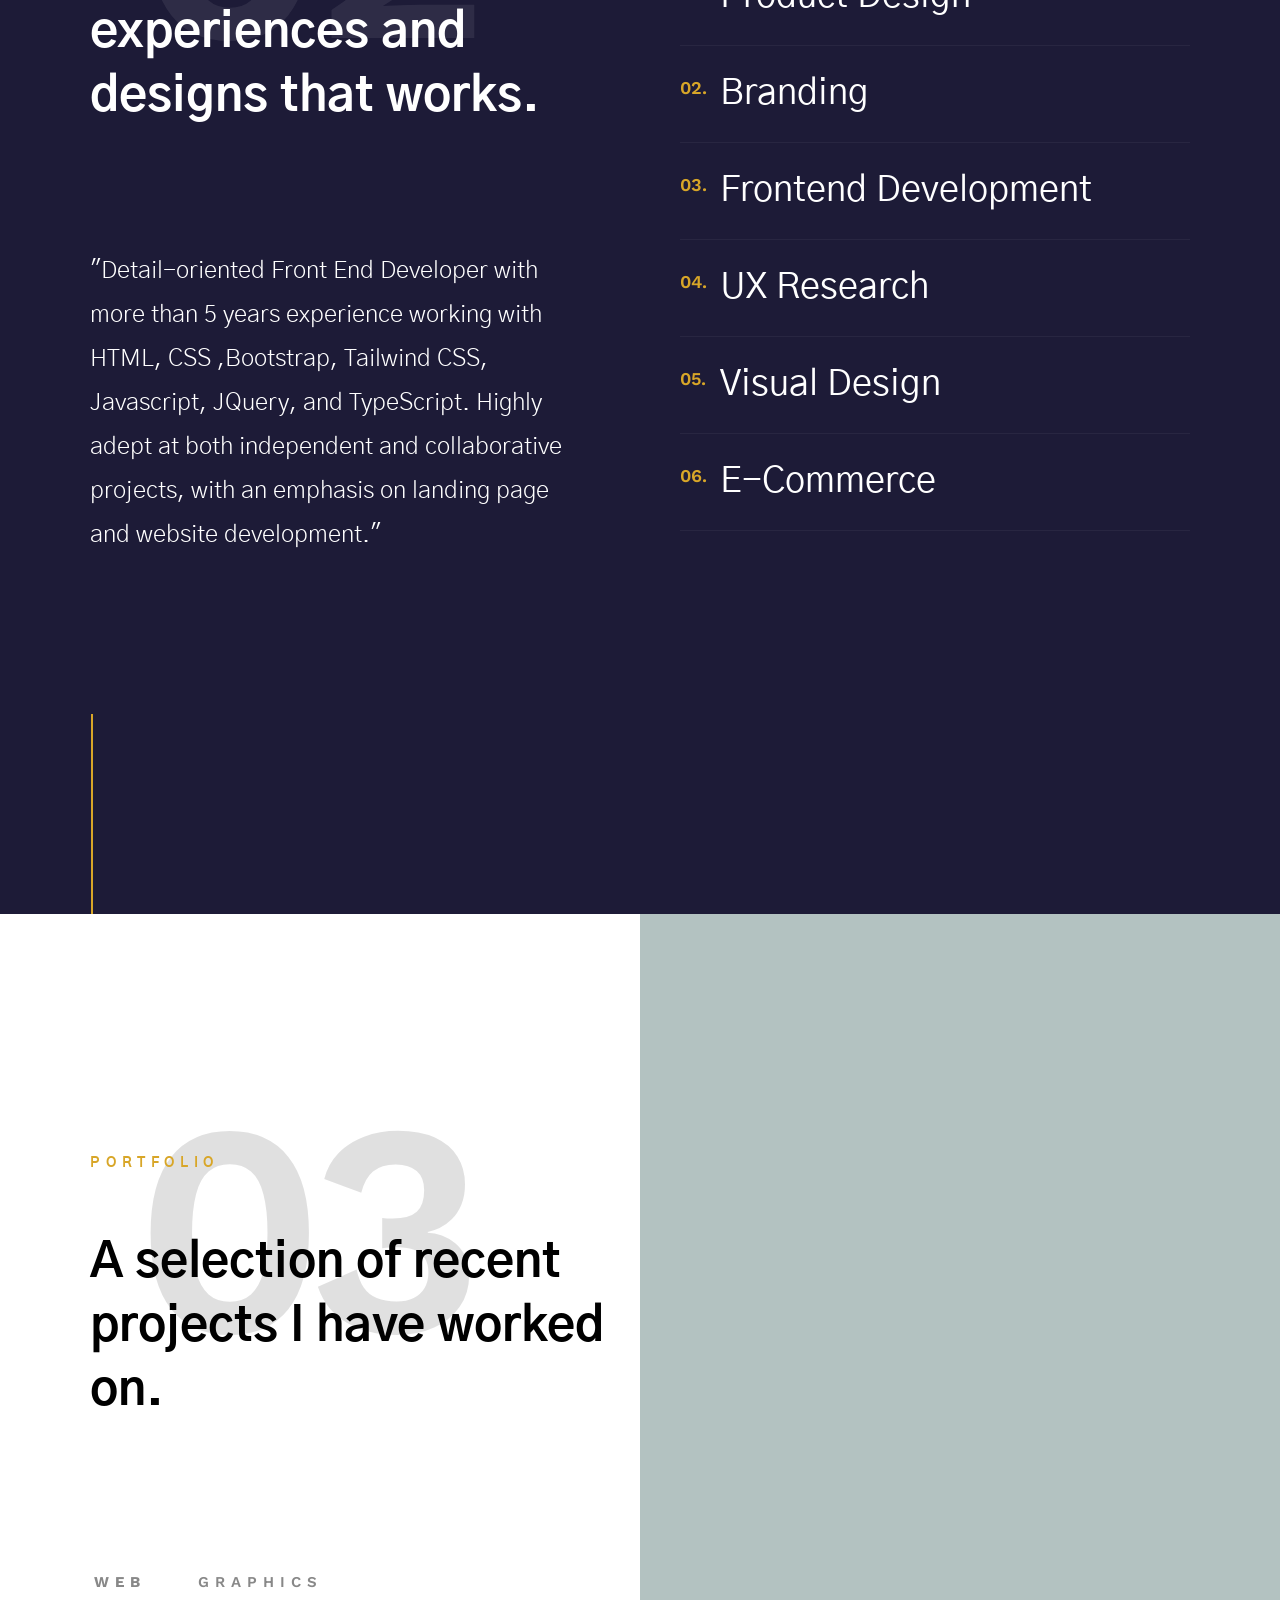
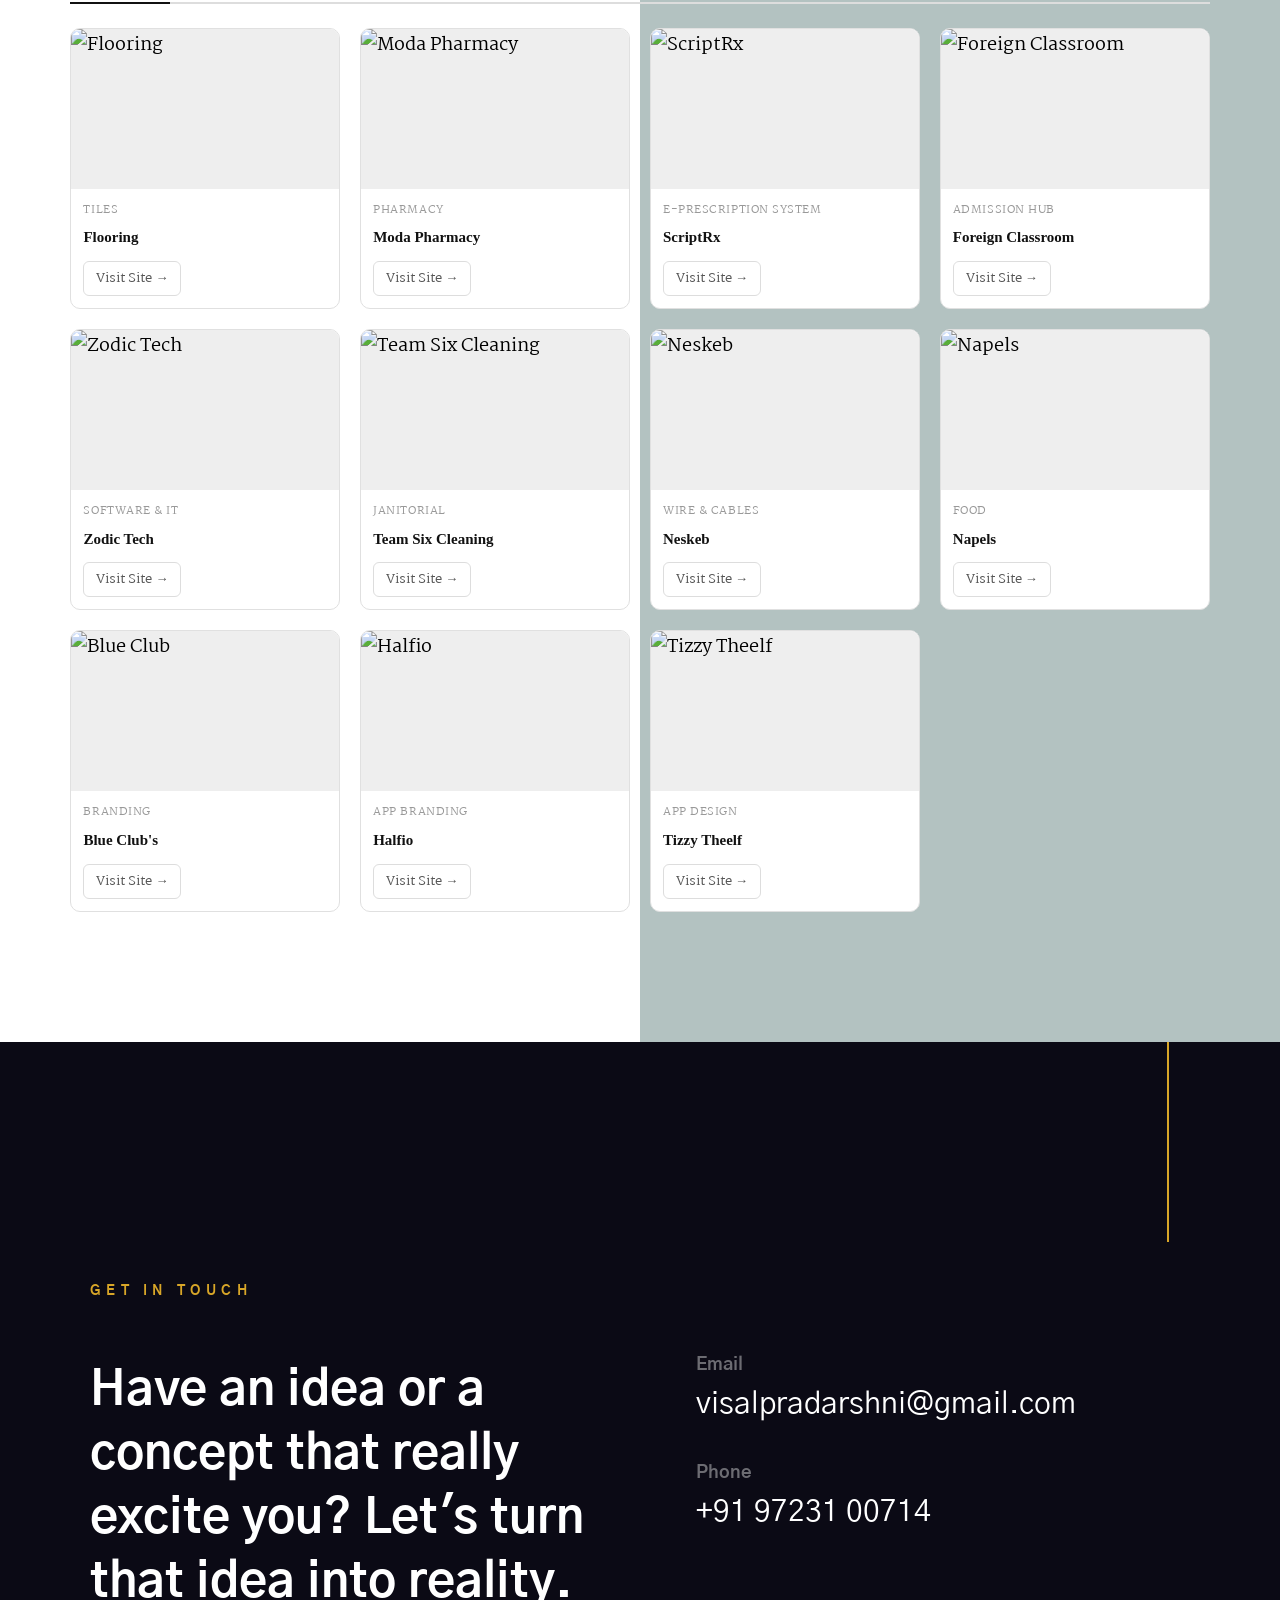
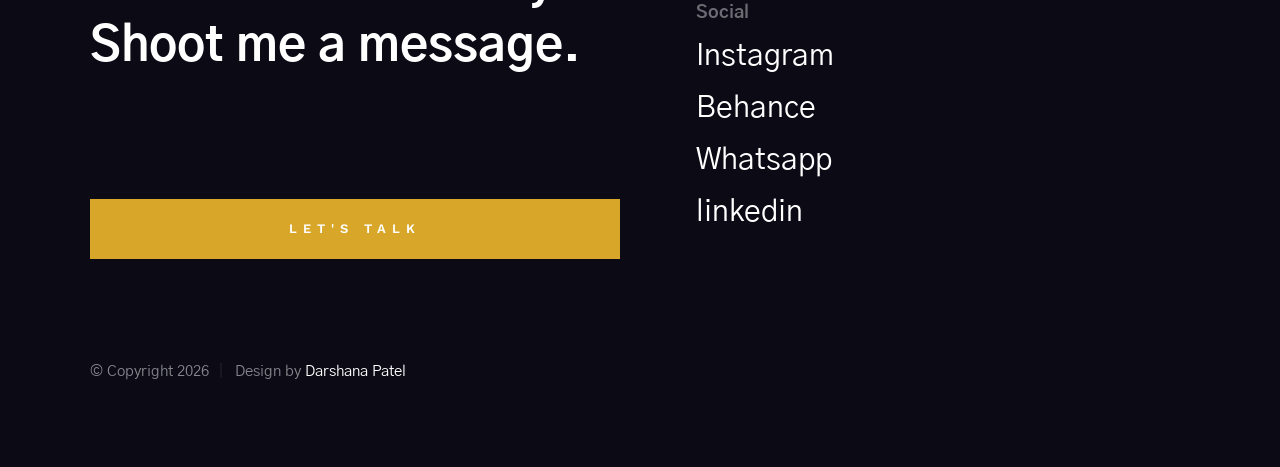
==== commit e9d429c8: "add one site" ====
--- a/index.html
+++ b/index.html
@@ -337,6 +337,16 @@
             <div id="web" class="tab-panel-portpolio active">
 
                 <div class="card-portpolio">
+                    <img src="../portfolio.github.io/images/portfolio/flooring.webp" alt="Flooring">
+                    <div class="card-portpolio-body">
+                        <div class="card-portpolio-cat">Tiles</div>
+                        <div class="card-portpolio-title">Flooring</div>
+                        <a href="https://flooringg.infinityfree.me/flooring/" target="_blank" class="card-portpolio-link">Visit Site
+                            →</a>
+                    </div>
+                </div>
+                
+                <div class="card-portpolio">
                     <img src="../portfolio.github.io/images/portfolio/moda.webp" alt="Moda Pharmacy">
                     <div class="card-portpolio-body">
                         <div class="card-portpolio-cat">Pharmacy</div>
@@ -435,19 +445,19 @@
 
             <!-- Graphics Tab -->
             <div id="graphics" class="tab-panel-portpolio">
-                <img src="images/portfolio/graphics/1.png" alt="">                
-                <img src="images/portfolio/graphics/3.png" alt="">                
-                <img src="images/portfolio/graphics/4.webp" alt="">                
-                <img src="images/portfolio/graphics/5.webp" alt="">                
-                <img src="images/portfolio/graphics/6.webp" alt="">                
-                <img src="images/portfolio/graphics/7.webp" alt="">                
-                <img src="images/portfolio/graphics/8.webp" alt="">                
-                <img src="images/portfolio/graphics/9.webp" alt="">                
-                <img src="images/portfolio/graphics/10.jpg" alt="">                
-                <img src="images/portfolio/graphics/11.webp" alt="">                
-                <img src="images/portfolio/graphics/12.webp" alt="">                
-                <img src="images/portfolio/graphics/13.webp" alt="">                
-                <img src="images/portfolio/graphics/14.webp" alt="">                
+                <img src="images/portfolio/graphics/1.png" alt="">
+                <img src="images/portfolio/graphics/3.png" alt="">
+                <img src="images/portfolio/graphics/4.webp" alt="">
+                <img src="images/portfolio/graphics/5.webp" alt="">
+                <img src="images/portfolio/graphics/6.webp" alt="">
+                <img src="images/portfolio/graphics/7.webp" alt="">
+                <img src="images/portfolio/graphics/8.webp" alt="">
+                <img src="images/portfolio/graphics/9.webp" alt="">
+                <img src="images/portfolio/graphics/10.jpg" alt="">
+                <img src="images/portfolio/graphics/11.webp" alt="">
+                <img src="images/portfolio/graphics/12.webp" alt="">
+                <img src="images/portfolio/graphics/13.webp" alt="">
+                <img src="images/portfolio/graphics/14.webp" alt="">
             </div>
 
 
--- a/css/main.css
+++ b/css/main.css
@@ -3502,7 +3502,7 @@
  gap: 20px;
     display: grid;
     grid-template-columns: repeat(4, 1fr);
-    grid-template-rows: repeat(5, 1fr);
+    /* grid-template-rows: repeat(5, 1fr); */
 }
 
 /* --- card-portpolios --- */
